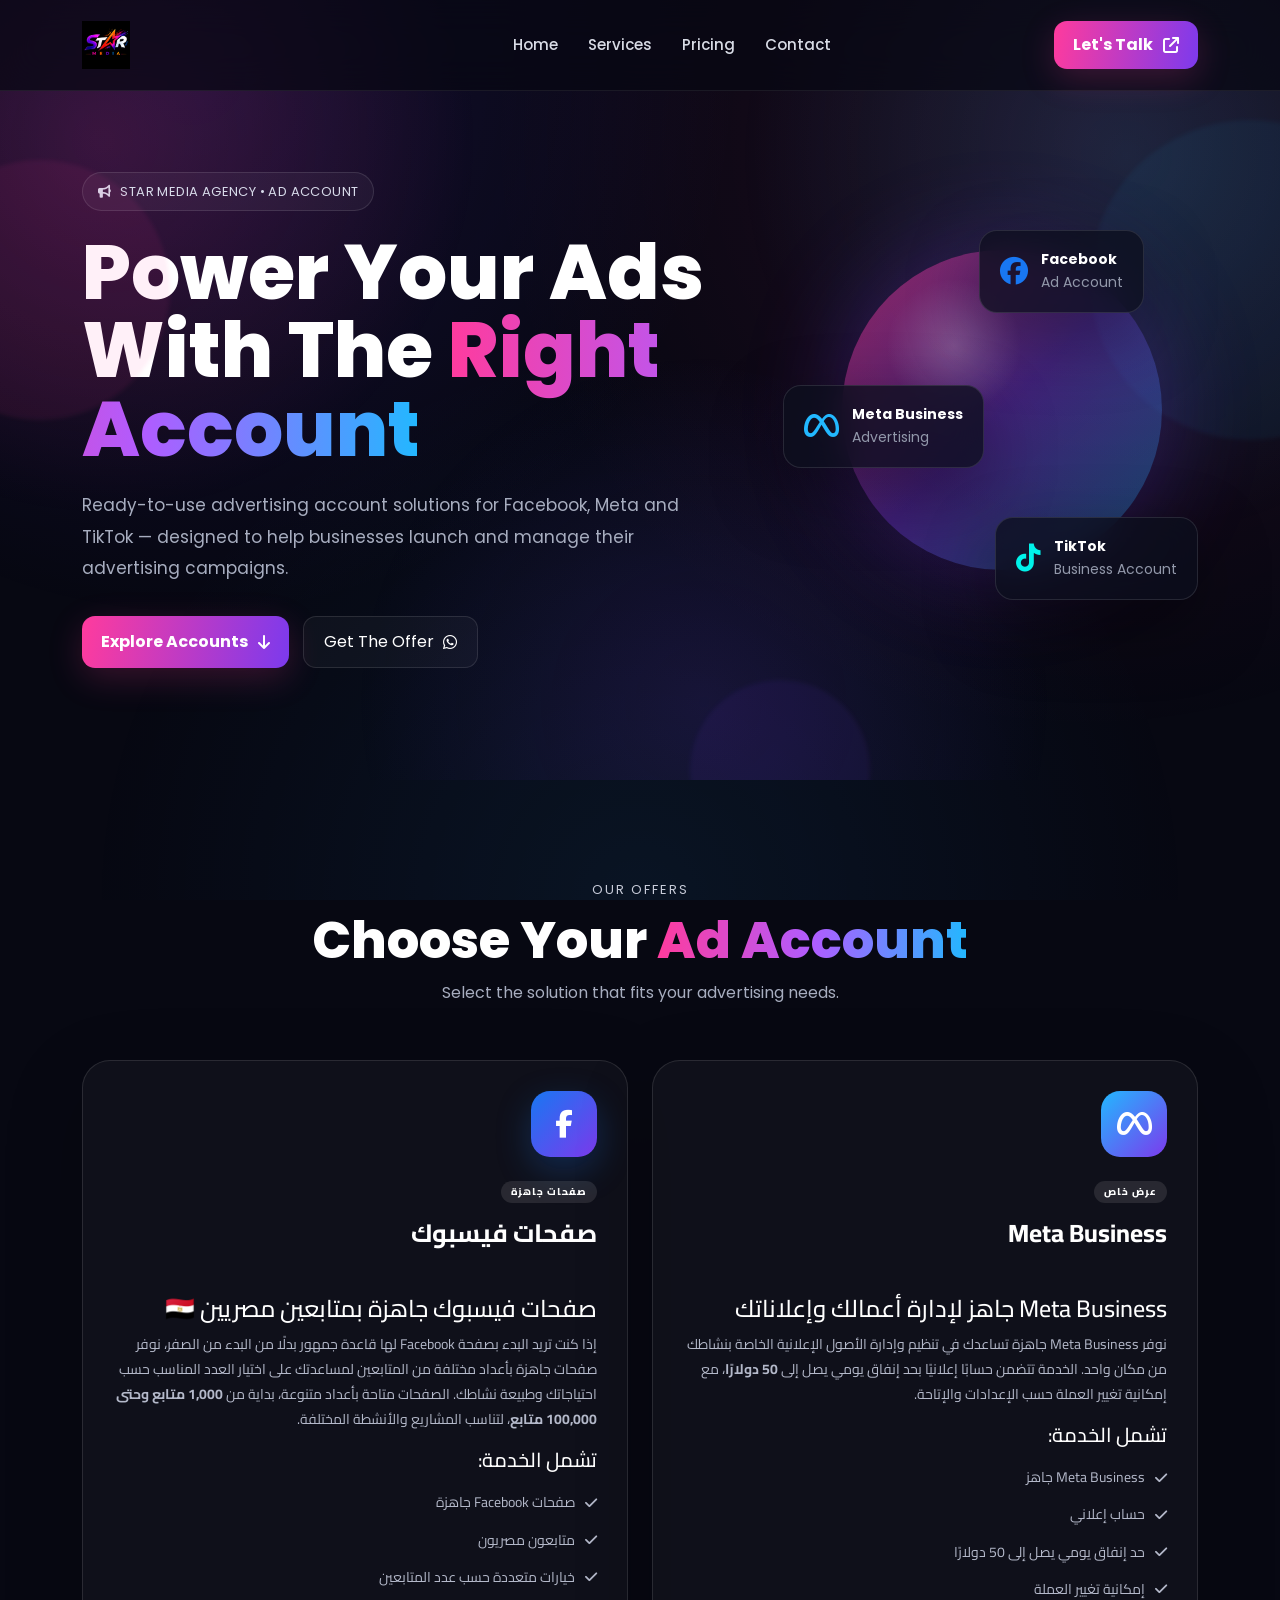
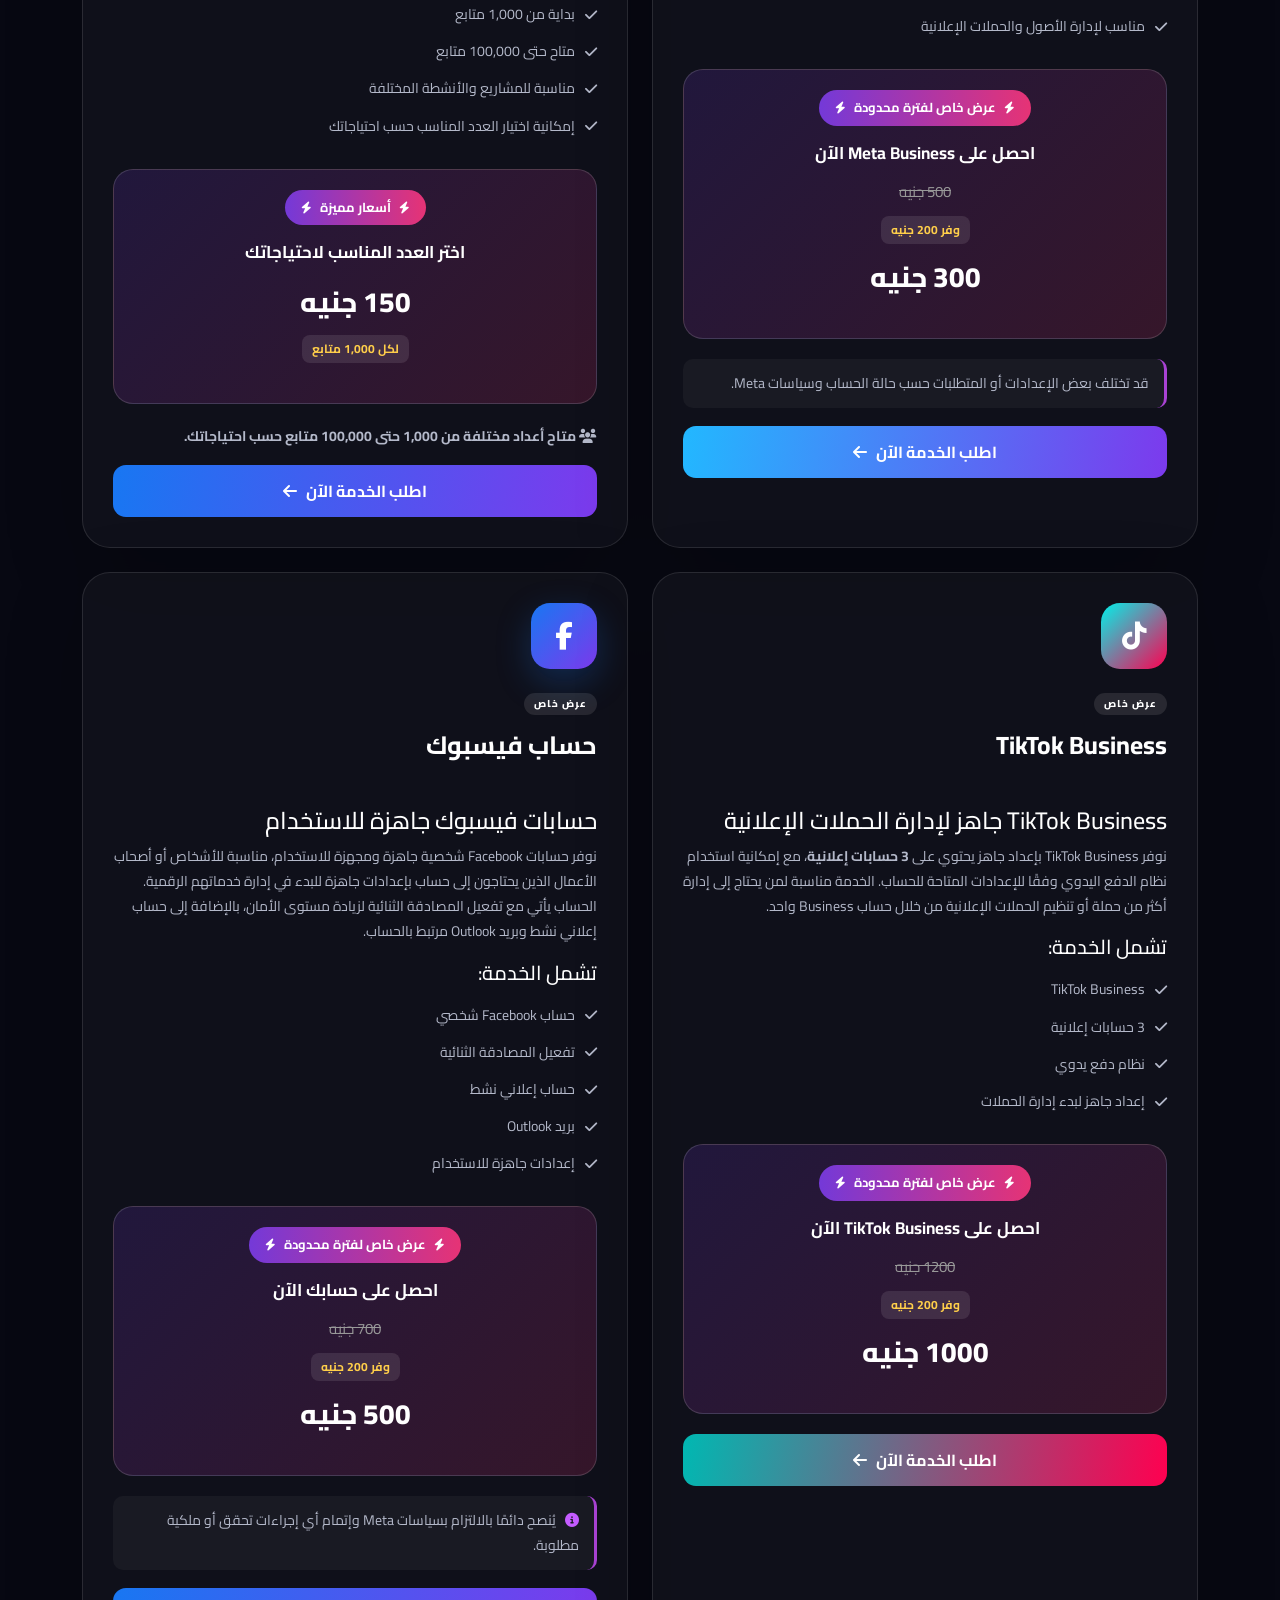
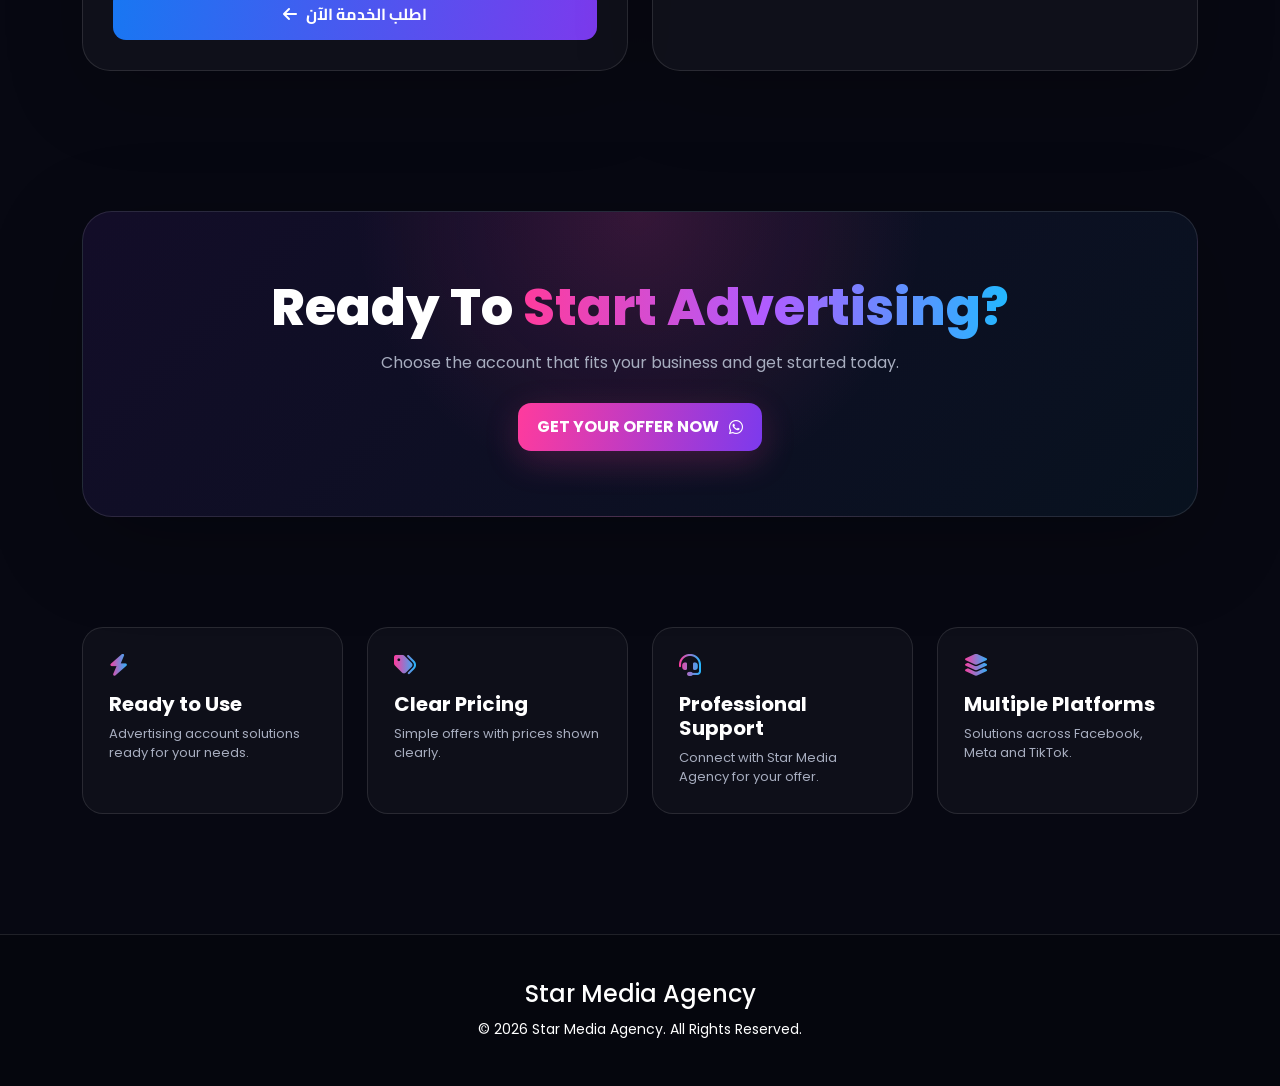
==== ad-account.html @ f13ae2df "Add files via upload" ====
<!DOCTYPE html>
<html lang="en">

<head>

    <meta charset="UTF-8">

    <meta
        name="viewport"
        content="width=device-width, initial-scale=1.0"
    >

    <title>
        Ad Account Services | Star Media Agency
    </title>

    <meta
        name="description"
        content="Ready-to-use advertising account solutions by Star Media Agency."
    >

    <link
        rel="icon"
        type="image/png"
        href="assets/logo.png"
    >

    <!-- Google Font -->
    <link
        rel="preconnect"
        href="https://fonts.googleapis.com"
    >

    <link
        rel="preconnect"
        href="https://fonts.gstatic.com"
        crossorigin
    >

    <link
        href="https://fonts.googleapis.com/css2?family=Poppins:wght@300;400;500;600;700;800&display=swap"
        rel="stylesheet"
    >

    <!-- Bootstrap -->
    <link
        href="https://cdn.jsdelivr.net/npm/bootstrap@5.3.3/dist/css/bootstrap.min.css"
        rel="stylesheet"
    >

    <!-- Font Awesome -->
    <link
        rel="stylesheet"
        href="https://cdnjs.cloudflare.com/ajax/libs/font-awesome/6.5.2/css/all.min.css"
    >

    <!-- Main CSS -->
    <link
        rel="stylesheet"
        href="style.css"
    >


    <link rel="preconnect" href="https://fonts.googleapis.com">

<link rel="preconnect" href="https://fonts.gstatic.com" crossorigin>

<link href="https://fonts.googleapis.com/css2?family=Cairo:wght@400;500;600;700;800&display=swap" rel="stylesheet">
</head>


<body>


    <!-- =========================================
         NAVBAR
    ========================================== -->

    <!-- NAVBAR -->
<nav class="navbar navbar-expand-lg fixed-top py-3">

    <div class="container">

        <!-- Logo -->
        <a class="navbar-brand" href="index.html">
            <img src="assets/logo.png" alt="Star Media Agency">
        </a>

        <!-- Mobile Button -->
        <button
            class="navbar-toggler mobile-toggle"
            type="button"
            data-bs-toggle="collapse"
            data-bs-target="#nav"
        >
            <span class="navbar-toggler-icon"></span>
        </button>

        <!-- Navigation -->
        <div class="collapse navbar-collapse" id="nav">

            <!-- Center Links -->
            <ul class="navbar-nav navbar-center">

                <li class="nav-item">
                    <a class="nav-link" href="index.html">
                        Home
                    </a>
                </li>

                <li class="nav-item">
                    <a class="nav-link" href="index.html#services">
                        Services
                    </a>
                </li>

                <li class="nav-item">
                    <a class="nav-link" href="index.html#pricing">
                        Pricing
                    </a>
                </li>

                <li class="nav-item">
                    <a class="nav-link" href="index.html#contact">
                        Contact
                    </a>
                </li>

            </ul>


            <!-- Let's Talk Right -->
            <div class="navbar-cta">

                <a
                    class="talk-btn"
                    target="_blank"
                    href="https://wa.me/201030939852"
                >
                    Let's Talk
                    <i class="fa-solid fa-arrow-up-right-from-square"></i>
                </a>

            </div>

        </div>

    </div>

</nav>



    <!-- =========================================
         HERO SECTION
    ========================================== -->

    <section class="hero">

        <div class="blob b1"></div>
        <div class="blob b2"></div>
        <div class="blob b3"></div>


        <div class="container">

            <div class="row align-items-center">


                <!-- Hero Content -->

                <div class="col-lg-7">

                    <div class="eyebrow">

                        <i class="fa-solid fa-bullhorn"></i>

                        STAR MEDIA AGENCY • AD ACCOUNT

                    </div>


                    <h1>

                        Power Your Ads With The

                        <span class="gradient">
                            Right Account
                        </span>

                    </h1>


                    <p>

                        Ready-to-use advertising account solutions
                        for Facebook, Meta and TikTok — designed
                        to help businesses launch and manage
                        their advertising campaigns.

                    </p>


                    <div class="hero-actions">

                        <a
                            href="#accounts"
                            class="cta-btn"
                        >

                            Explore Accounts

                            <i class="fa-solid fa-arrow-down"></i>

                        </a>


                        <a
                            target="_blank"
                            href="https://wa.me/201030939852?text=I%E2%80%99m%20interested%20in%20your%20Ad%20Account%20offers."
                            class="ghost-btn"
                        >

                            Get The Offer

                            <i class="fa-brands fa-whatsapp"></i>

                        </a>

                    </div>

                </div>


                <!-- Hero Visual -->

                <div class="col-lg-5">

                    <div class="visual">

                        <div class="orb"></div>


                        <!-- Facebook -->

                        <div class="float-card fc1">

                            <i
                                class="fa-brands fa-facebook"
                                style="color:#1877f2"
                            ></i>

                            <div>

                                <strong>
                                    Facebook
                                </strong>

                                <small>
                                    Ad Account
                                </small>

                            </div>

                        </div>


                        <!-- Meta -->

                        <div class="float-card fc2">

                            <i
                                class="fa-brands fa-meta"
                                style="color:#22b8ff"
                            ></i>

                            <div>

                                <strong>
                                    Meta Business
                                </strong>

                                <small>
                                    Advertising
                                </small>

                            </div>

                        </div>


                        <!-- TikTok -->

                        <div class="float-card fc3">

                            <i
                                class="fa-brands fa-tiktok"
                                style="color:#00f2ea"
                            ></i>

                            <div>

                                <strong>
                                    TikTok
                                </strong>

                                <small>
                                    Business Account
                                </small>

                            </div>

                        </div>

                    </div>

                </div>

            </div>

        </div>

    </section>



    <!-- =========================================
         AD ACCOUNT SERVICES
    ========================================== -->

    <section
        class="section"
        id="accounts"
    >

        <div class="container">


            <!-- Section Header -->

            <div class="section-head">

                <div class="mini">
                    Our Offers
                </div>

                <h2>

                    Choose Your

                    <span class="gradient">
                        Ad Account
                    </span>

                </h2>

                <p>
                    Select the solution that fits
                    your advertising needs.
                </p>

            </div>



            <div class="row g-4">


                <!-- =================================
                     FACEBOOK pages
                ================================== -->
<div class="col-lg-6">

    <article class="offer-card fb arabic-card" dir="rtl">

        <div class="offer-top">

            <div class="offer-icon">
                <i class="fa-brands fa-facebook-f"></i>
            </div>

            <span class="badge">
                صفحات جاهزة
            </span>

            <h3>
                صفحات فيسبوك
            </h3>

        </div>


        <div class="offer-body">

            <h4>
                صفحات فيسبوك جاهزة بمتابعين مصريين 🇪🇬
            </h4>


            <p>
                إذا كنت تريد البدء بصفحة Facebook لها قاعدة جمهور بدلًا من
                البدء من الصفر، نوفر صفحات جاهزة بأعداد مختلفة من المتابعين
                لمساعدتك على اختيار العدد المناسب حسب احتياجاتك وطبيعة نشاطك.

                الصفحات متاحة بأعداد متنوعة، بداية من
                <strong>1,000 متابع وحتى 100,000 متابع</strong>،
                لتناسب المشاريع والأنشطة المختلفة.
            </p>


            <h5>
                تشمل الخدمة:
            </h5>


            <ul class="features-list">

                <li>
                    <i class="fa-solid fa-check"></i>
                    صفحات Facebook جاهزة
                </li>

                <li>
                    <i class="fa-solid fa-check"></i>
                    متابعون مصريون
                </li>

                <li>
                    <i class="fa-solid fa-check"></i>
                    خيارات متعددة حسب عدد المتابعين
                </li>

                <li>
                    <i class="fa-solid fa-check"></i>
                    بداية من 1,000 متابع
                </li>

                <li>
                    <i class="fa-solid fa-check"></i>
                    متاح حتى 100,000 متابع
                </li>

                <li>
                    <i class="fa-solid fa-check"></i>
                    مناسبة للمشاريع والأنشطة المختلفة
                </li>

                <li>
                    <i class="fa-solid fa-check"></i>
                    إمكانية اختيار العدد المناسب حسب احتياجاتك
                </li>

            </ul>


            <!-- Special Offer -->

            <div class="special-offer">

                <div class="offer-label">

                    <i class="fa-solid fa-bolt"></i>

                    <span>
                        أسعار مميزة
                    </span>

                    <i class="fa-solid fa-bolt"></i>

                </div>


                <div class="offer-content">

                    <span class="offer-title">
                        اختر العدد المناسب لاحتياجاتك
                    </span>


                    <div class="price">

                        <span class="new">
                            150 جنيه
                        </span>

                        <span class="discount-badge">
                            لكل 1,000 متابع
                        </span>

                    </div>

                </div>

            </div>


            <p class="followers-note">

                <i class="fa-solid fa-users"></i>

                <strong>
                    متاح أعداد مختلفة من 1,000 حتى 100,000 متابع حسب احتياجاتك.
                </strong>

            </p>


            <a
                class="offer-btn"
                target="_blank"
                href="https://wa.me/201030939852?text=مرحبًا،%20أنا%20مهتم%20بخدمة%20صفحات%20فيسبوك%20الجاهزة."
            >

                اطلب الخدمة الآن

                <i class="fa-solid fa-arrow-left"></i>

            </a>

        </div>

    </article>

</div>



                <!-- =================================
                      Meta Business
                ================================== -->

                <div class="col-lg-6">

    <article class="offer-card meta arabic-card" dir="rtl">

        <div class="offer-top">

            <div class="offer-icon">
                <i class="fa-brands fa-meta"></i>
            </div>


            <span class="badge">
                عرض خاص
            </span>


            <h3>
                Meta Business
            </h3>

        </div>


        <div class="offer-body">

            <h4>
                Meta Business جاهز لإدارة أعمالك وإعلاناتك
            </h4>


            <p>
                نوفر Meta Business جاهزة تساعدك في تنظيم وإدارة الأصول
                الإعلانية الخاصة بنشاطك من مكان واحد.

                الخدمة تتضمن حسابًا إعلانيًا بحد إنفاق يومي يصل إلى
                <strong>50 دولارًا</strong>، مع إمكانية تغيير العملة
                حسب الإعدادات والإتاحة.
            </p>


            <h5>
                تشمل الخدمة:
            </h5>


            <ul class="features-list">

                <li>
                    <i class="fa-solid fa-check"></i>
                    Meta Business جاهز
                </li>

                <li>
                    <i class="fa-solid fa-check"></i>
                    حساب إعلاني
                </li>

                <li>
                    <i class="fa-solid fa-check"></i>
                    حد إنفاق يومي يصل إلى 50 دولارًا
                </li>

                <li>
                    <i class="fa-solid fa-check"></i>
                    إمكانية تغيير العملة
                </li>

                <li>
                    <i class="fa-solid fa-check"></i>
                    مناسب لإدارة الأصول والحملات الإعلانية
                </li>

            </ul>


           <div class="special-offer">

    <div class="offer-label">
        <i class="fa-solid fa-bolt"></i>
        <span>عرض خاص لفترة محدودة</span>
        <i class="fa-solid fa-bolt"></i>
    </div>

    <div class="offer-content">

        <span class="offer-title">
            احصل على Meta Business الآن
        </span>

        <div class="price">

            <span class="old">
                500 جنيه
            </span>

            <span class="discount-badge">
                وفر 200 جنيه
            </span>

            <span class="new">
                300 جنيه
            </span>

        </div>

    </div>

</div>


            <p class="service-note">
                قد تختلف بعض الإعدادات أو المتطلبات حسب حالة الحساب وسياسات Meta.
            </p>


            <a
                class="offer-btn"
                target="_blank"
                href="https://wa.me/201030939852?text=مرحبًا،%20أنا%20مهتم%20بعرض%20Meta%20Business."
            >

                اطلب الخدمة الآن

                <i class="fa-solid fa-arrow-left"></i>

            </a>

        </div>

    </article>

</div>



                <!-- =================================
                     Facebook Account 
                ================================== -->

                <div class="col-lg-6">

    <article class="offer-card fb arabic-card" dir="rtl">

        <div class="offer-top">

            <div class="offer-icon">
                <i class="fa-brands fa-facebook-f"></i>
            </div>

            <span class="badge">
                عرض خاص
            </span>

            <h3>
                حساب فيسبوك
            </h3>

        </div>


        <div class="offer-body">

            <h4>
                حسابات فيسبوك جاهزة للاستخدام
            </h4>


            <p>
                نوفر حسابات Facebook شخصية جاهزة ومجهزة للاستخدام،
                مناسبة للأشخاص أو أصحاب الأعمال الذين يحتاجون إلى حساب
                بإعدادات جاهزة للبدء في إدارة خدماتهم الرقمية.

                الحساب يأتي مع تفعيل المصادقة الثنائية لزيادة مستوى الأمان،
                بالإضافة إلى حساب إعلاني نشط وبريد Outlook مرتبط بالحساب.
            </p>


            <h5>
                تشمل الخدمة:
            </h5>


            <ul class="features-list">

                <li>
                    <i class="fa-solid fa-check"></i>
                    حساب Facebook شخصي
                </li>

                <li>
                    <i class="fa-solid fa-check"></i>
                    تفعيل المصادقة الثنائية
                </li>

                <li>
                    <i class="fa-solid fa-check"></i>
                    حساب إعلاني نشط
                </li>

                <li>
                    <i class="fa-solid fa-check"></i>
                    بريد Outlook
                </li>

                <li>
                    <i class="fa-solid fa-check"></i>
                    إعدادات جاهزة للاستخدام
                </li>

            </ul>


            <!-- Special Offer -->

            <div class="special-offer">

                <div class="offer-label">
                    <i class="fa-solid fa-bolt"></i>
                    <span>عرض خاص لفترة محدودة</span>
                    <i class="fa-solid fa-bolt"></i>
                </div>


                <div class="offer-content">

                    <span class="offer-title">
                        احصل على حسابك الآن
                    </span>


                    <div class="price">

                        <span class="old">
                            700 جنيه
                        </span>

                        <span class="discount-badge">
                            وفر 200 جنيه
                        </span>

                        <span class="new">
                            500 جنيه
                        </span>

                    </div>

                </div>

            </div>


            <p class="service-note">

                <i class="fa-solid fa-circle-info"></i>

                يُنصح دائمًا بالالتزام بسياسات Meta وإتمام أي إجراءات
                تحقق أو ملكية مطلوبة.

            </p>


            <a
                class="offer-btn"
                target="_blank"
                href="https://wa.me/201030939852?text=مرحبًا،%20أنا%20مهتم%20بعرض%20حساب%20فيسبوك."
            >

                اطلب الخدمة الآن

                <i class="fa-solid fa-arrow-left"></i>

            </a>

        </div>

    </article>

</div>



                <!-- =================================
                     BUSINESS TIKTOK
                ================================== -->
<div class="col-lg-6">

    <article class="offer-card tiktok arabic-card" dir="rtl">

        <div class="offer-top">

            <div class="offer-icon">
                <i class="fa-brands fa-tiktok"></i>
            </div>

            <span class="badge">
                عرض خاص
            </span>

            <h3>
                TikTok Business
            </h3>

        </div>


        <div class="offer-body">

            <h4>
                TikTok Business جاهز لإدارة الحملات الإعلانية
            </h4>


            <p>
                نوفر TikTok Business بإعداد جاهز يحتوي على
                <strong>3 حسابات إعلانية</strong>، مع إمكانية استخدام
                نظام الدفع اليدوي وفقًا للإعدادات المتاحة للحساب.

                الخدمة مناسبة لمن يحتاج إلى إدارة أكثر من حملة أو تنظيم
                الحملات الإعلانية من خلال حساب Business واحد.
            </p>


            <h5>
                تشمل الخدمة:
            </h5>


            <ul class="features-list">

                <li>
                    <i class="fa-solid fa-check"></i>
                    TikTok Business
                </li>

                <li>
                    <i class="fa-solid fa-check"></i>
                    3 حسابات إعلانية
                </li>

                <li>
                    <i class="fa-solid fa-check"></i>
                    نظام دفع يدوي
                </li>

                <li>
                    <i class="fa-solid fa-check"></i>
                    إعداد جاهز لبدء إدارة الحملات
                </li>

            </ul>


            <!-- Special Offer -->

            <div class="special-offer">

                <div class="offer-label">

                    <i class="fa-solid fa-bolt"></i>

                    <span>
                        عرض خاص لفترة محدودة
                    </span>

                    <i class="fa-solid fa-bolt"></i>

                </div>


                <div class="offer-content">

                    <span class="offer-title">
                        احصل على TikTok Business الآن
                    </span>


                    <div class="price">

                        <span class="old">
                            1200 جنيه
                        </span>


                        <span class="discount-badge">
                            وفر 200 جنيه
                        </span>


                        <span class="new">
                            1000 جنيه
                        </span>

                    </div>

                </div>

            </div>


            <a
                class="offer-btn"
                target="_blank"
                href="https://wa.me/201030939852?text=مرحبًا،%20أنا%20مهتم%20بعرض%20TikTok%20Business."
            >

                اطلب الخدمة الآن

                <i class="fa-solid fa-arrow-left"></i>

            </a>

        </div>

    </article>

</div>

    </section>



    <!-- =========================================
         CTA SECTION
    ========================================== -->

    <section class="cta-section">

        <div class="container">

            <div class="cta-box">

                <h2>

                    Ready To

                    <span class="gradient">
                        Start Advertising?
                    </span>

                </h2>


                <p>
                    Choose the account that fits
                    your business and get started today.
                </p>


                <a
                    class="cta-btn"
                    target="_blank"
                    href="https://wa.me/201030939852?text=I%E2%80%99m%20interested%20in%20your%20Ad%20Account%20offers."
                >

                    GET YOUR OFFER NOW

                    <i class="fa-brands fa-whatsapp"></i>

                </a>

            </div>

        </div>

    </section>



    <!-- =========================================
         FEATURES
    ========================================== -->

    <section class="features">

        <div class="container">

            <div class="row g-4">


                <div class="col-md-6 col-lg-3">

                    <div class="feature">

                        <i class="fa-solid fa-bolt"></i>

                        <h5>
                            Ready to Use
                        </h5>

                        <p>
                            Advertising account solutions
                            ready for your needs.
                        </p>

                    </div>

                </div>


                <div class="col-md-6 col-lg-3">

                    <div class="feature">

                        <i class="fa-solid fa-tags"></i>

                        <h5>
                            Clear Pricing
                        </h5>

                        <p>
                            Simple offers with prices
                            shown clearly.
                        </p>

                    </div>

                </div>


                <div class="col-md-6 col-lg-3">

                    <div class="feature">

                        <i class="fa-solid fa-headset"></i>

                        <h5>
                            Professional Support
                        </h5>

                        <p>
                            Connect with Star Media Agency
                            for your offer.
                        </p>

                    </div>

                </div>


                <div class="col-md-6 col-lg-3">

                    <div class="feature">

                        <i class="fa-solid fa-layer-group"></i>

                        <h5>
                            Multiple Platforms
                        </h5>

                        <p>
                            Solutions across Facebook,
                            Meta and TikTok.
                        </p>

                    </div>

                </div>


            </div>

        </div>

    </section>



    <!-- =========================================
         FOOTER
    ========================================== -->

    <!-- ===================================
            FOOTER
==================================== -->

<footer class="footer">

    <div class="container text-center">

        <h4>

            Star Media Agency

        </h4>

        <small>

            © 2026 Star Media Agency.
            All Rights Reserved.

        </small>

    </div>

</footer>



    <!-- Bootstrap JS -->

    <script
        src="https://cdn.jsdelivr.net/npm/bootstrap@5.3.3/dist/js/bootstrap.bundle.min.js"
    ></script>


</body>

</html>
---- style.css ----
/* =================================================================
   STAR MEDIA AGENCY — MAIN STYLESHEET
   Design tokens:
   --bg: #070B16 (deep night navy-black)
   --pink: #FF2D8D | --orange: #FF9A1F | --blue: #2AA8FF | --purple: #6A3CFF
   Typography: Poppins (all roles, weight contrast carries hierarchy)
   ================================================================= */

:root{
  --bg: #070B16;
  --bg-soft: #0B1120;
  --surface: rgba(255,255,255,0.045);
  --surface-hover: rgba(255,255,255,0.08);
  --border: rgba(255,255,255,0.09);

  --pink: #FF2D8D;
  --orange: #FF9A1F;
  --blue: #2AA8FF;
  --purple: #6A3CFF;

  --text: #F5F6FB;
  --text-muted: #9BA3B9;
  --text-faint: #6b7488;

  --gradient-main: linear-gradient(90deg, var(--pink), var(--orange) 38%, var(--blue) 72%, var(--purple));
  --gradient-main-diag: linear-gradient(135deg, var(--pink), var(--orange) 35%, var(--blue) 70%, var(--purple));

  --radius-lg: 26px;
  --radius-md: 18px;
  --radius-sm: 12px;

  --shadow-soft: 0 20px 60px -20px rgba(0,0,0,0.6);
  --transition: .4s cubic-bezier(.4,0,.2,1);
}

*{ box-sizing: border-box; }

::selection{ background: var(--pink); color: #fff; }

html{
  scroll-behavior: smooth;
}

body{
  background: var(--bg);
  color: var(--text);
  font-family: 'Poppins', sans-serif;
  font-weight: 400;
  overflow-x: hidden;
  position: relative;
}

/* subtle ambient noise / vignette so the flat bg doesn't feel dead */
body::before{
  content:"";
  position: fixed;
  inset: 0;
  z-index: 0;
  pointer-events: none;
  background:
    radial-gradient(circle at 15% 8%, rgba(106,60,255,0.14), transparent 40%),
    radial-gradient(circle at 85% 15%, rgba(255,45,141,0.10), transparent 45%),
    radial-gradient(circle at 50% 100%, rgba(42,168,255,0.08), transparent 50%);
}

a{ text-decoration: none; color: inherit; }
ul{ list-style: none; padding: 0; margin: 0; }
button{ font-family: inherit; }
img{ max-width: 100%; display: block; }

.gradient-text{
  background: var(--gradient-main);
  -webkit-background-clip: text;
  background-clip: text;
  color: transparent;
}

/* =================================================================
   MOUSE GLOW EFFECT
   ================================================================= */
.mouse-glow{
  position: fixed;
  top: 0; left: 0;
  width: 480px; height: 480px;
  border-radius: 50%;
  pointer-events: none;
  z-index: 1;
  transform: translate(-50%,-50%);
  background: radial-gradient(circle, rgba(106,60,255,0.10), rgba(255,45,141,0.05) 45%, transparent 70%);
  transition: opacity .3s ease;
  will-change: transform;
  display: none;
}
@media (min-width: 992px){
  .mouse-glow{ display: block; }
}

/* =================================================================
   LOADING SCREEN
   ================================================================= */
.loader{
  position: fixed; inset: 0;
  background: var(--bg);
  z-index: 9999;
  display: flex; flex-direction: column; align-items: center; justify-content: center;
  gap: 28px;
  transition: opacity .6s ease, visibility .6s ease;
}
.loader.hide{ opacity: 0; visibility: hidden; }
.loader-star{
  width: 90px; height: 90px;
  animation: pulseLogo 1.6s ease-in-out infinite;
}
.loader-logo{ width: 100%; height: 100%; object-fit: contain; }
@keyframes pulseLogo{
  0%,100%{ transform: scale(1); filter: drop-shadow(0 0 12px rgba(255,45,141,.35)); }
  50%{ transform: scale(1.08); filter: drop-shadow(0 0 26px rgba(106,60,255,.55)); }
}
.loader-bar{
  width: 180px; height: 3px; border-radius: 10px;
  background: rgba(255,255,255,0.08);
  overflow: hidden;
}
.loader-bar span{
  display: block; height: 100%; width: 40%;
  background: var(--gradient-main);
  animation: loaderSlide 1.1s ease-in-out infinite;
}
@keyframes loaderSlide{
  0%{ transform: translateX(-100%); }
  100%{ transform: translateX(350%); }
}

/* =================================================================
   NAVBAR
   ================================================================= */
.navbar-wrap{
  position: fixed;
  top: 0; left: 0; right: 0;
  z-index: 1000;
  padding: 18px 0;
  transition: var(--transition);
  background: transparent;
}
.navbar-wrap.scrolled{
  padding: 10px 0;
  background: rgba(7,11,22,0.72);
  backdrop-filter: blur(18px) saturate(140%);
  -webkit-backdrop-filter: blur(18px) saturate(140%);
  border-bottom: 1px solid var(--border);
  box-shadow: 0 10px 40px -20px rgba(0,0,0,0.7);
}
.navbar{
  display: flex;
  align-items: center;
  justify-content: space-between;
}
.brand-logo{ height: 46px; width: auto; transition: var(--transition); }
.navbar-wrap.scrolled .brand-logo{ height: 38px; }

.nav-collapse{
  display: flex;
  align-items: center;
  gap: 6px;
}
.nav-links{
  display: flex;
  align-items: center;
  gap: 4px;
}
.nav-link{
  position: relative;
  padding: 10px 18px;
  font-size: 0.94rem;
  font-weight: 500;
  color: var(--text-muted);
  border-radius: 999px;
  transition: var(--transition);
}
.nav-link:hover, .nav-link.active-link{
  color: var(--text);
  background: var(--surface);
}
.nav-link::after{
  content:"";
  position: absolute;
  left: 18px; right: 18px; bottom: 6px;
  height: 2px;
  border-radius: 2px;
  background: var(--gradient-main);
  transform: scaleX(0);
  transform-origin: left;
  transition: transform .35s ease;
}
.nav-link:hover::after, .nav-link.active-link::after{ transform: scaleX(1); }

.btn-cta{
  display: inline-flex;
  align-items: center;
  gap: 10px;
  padding: 12px 24px;
  border-radius: 999px;
  font-weight: 600;
  font-size: 0.9rem;
  color: #070B16;
  background: var(--gradient-main);
  background-size: 200% 100%;
  transition: background-position .5s ease, transform .3s ease, box-shadow .3s ease;
  box-shadow: 0 8px 30px -8px rgba(255,45,141,0.45);
}
.btn-cta:hover{
  background-position: 100% 0;
  transform: translateY(-2px);
  box-shadow: 0 12px 36px -8px rgba(106,60,255,0.55);
  color: #070B16;
}

.navbar-toggler{
  display: none;
  flex-direction: column;
  justify-content: center;
  gap: 5px;
  width: 40px; height: 40px;
  background: var(--surface);
  border: 1px solid var(--border);
  border-radius: 10px;
  padding: 0;
}
.navbar-toggler span{
  display: block;
  width: 18px; height: 2px;
  margin: 0 auto;
  background: var(--text);
  border-radius: 2px;
  transition: var(--transition);
}
.navbar-toggler.open span:nth-child(1){ transform: translateY(7px) rotate(45deg); }
.navbar-toggler.open span:nth-child(2){ opacity: 0; }
.navbar-toggler.open span:nth-child(3){ transform: translateY(-7px) rotate(-45deg); }



/* =================================================================
   HERO
   ================================================================= */
.hero{
  position: relative;
  min-height: 100vh;
  display: flex;
  align-items: center;
  overflow: hidden;
  padding-top: 110px;
  padding-bottom: 60px;
}
.hero-skyline{
  position: absolute; inset: 0;
  background:
    linear-gradient(180deg, rgba(7,11,22,0.2), var(--bg) 92%),
    repeating-linear-gradient(90deg, rgba(255,255,255,0.025) 0 2px, transparent 2px 46px);
  z-index: 0;
}
.hero-skyline::after{
  content:"";
  position: absolute;
  bottom: 0; left: 0; right: 0;
  height: 46%;
  background-image:
    linear-gradient(180deg, transparent, var(--bg) 96%),
    repeating-linear-gradient(90deg,
      rgba(255,255,255,0.05) 0 34px,
      transparent 34px 70px);
  clip-path: polygon(0% 100%, 0% 40%, 4% 40%, 4% 25%, 9% 25%, 9% 55%, 14% 55%, 14% 15%, 19% 15%, 19% 48%, 25% 48%,
    25% 5%, 31% 5%, 31% 42%, 37% 42%, 37% 30%, 43% 30%, 43% 60%, 49% 60%, 49% 12%, 55% 12%, 55% 45%, 61% 45%,
    61% 20%, 67% 20%, 67% 52%, 73% 52%, 73% 8%, 79% 8%, 79% 40%, 85% 40%, 85% 28%, 91% 28%, 91% 58%, 96% 58%,
    96% 18%, 100% 18%, 100% 100%);
  filter: blur(1.5px);
  opacity: .55;
}
.hero-gradient-overlay{
  position: absolute; inset: -10%;
  z-index: 0;
  background:
    radial-gradient(38% 55% at 15% 20%, rgba(255,45,141,0.20), transparent 70%),
    radial-gradient(35% 45% at 85% 10%, rgba(42,168,255,0.18), transparent 70%),
    radial-gradient(45% 55% at 55% 100%, rgba(106,60,255,0.18), transparent 70%);
  animation: gradientDrift 16s ease-in-out infinite alternate;
}
@keyframes gradientDrift{
  0%{ transform: translate(0,0) scale(1); }
  100%{ transform: translate(-2%, 2%) scale(1.06); }
}

.floating-shape{
  position: absolute;
  border-radius: 50%;
  filter: blur(60px);
  opacity: .5;
  z-index: 0;
  animation: floatShape 9s ease-in-out infinite;
}
.shape-1{ width: 260px; height: 260px; background: var(--pink); top: 12%; left: 6%; animation-delay: 0s; }
.shape-2{ width: 220px; height: 220px; background: var(--blue); bottom: 18%; left: 40%; animation-delay: 2s; }
.shape-3{ width: 300px; height: 300px; background: var(--purple); top: 30%; right: 4%; animation-delay: 4s; }
@keyframes floatShape{
  0%,100%{ transform: translateY(0) translateX(0); }
  50%{ transform: translateY(-30px) translateX(18px); }
}

.hero-inner{ position: relative; z-index: 2; }
.hero-logo{ height: 64px; width: auto; filter: drop-shadow(0 0 22px rgba(255,45,141,0.25)); }

.hero-eyebrow{
  display: inline-flex;
  align-items: center;
  gap: 10px;
  font-size: .8rem;
  letter-spacing: .12em;
  text-transform: uppercase;
  color: var(--text-muted);
  font-weight: 600;
  margin-bottom: 18px;
}
.hero-eyebrow::before{
  content:"";
  width: 26px; height: 2px;
  background: var(--gradient-main);
  border-radius: 2px;
}

.hero-title{
  font-size: clamp(2.6rem, 6vw, 4.6rem);
  font-weight: 800;
  line-height: 1.03;
  letter-spacing: -0.01em;
  margin-bottom: 22px;
}
.hero-subheading{
  font-size: clamp(1.1rem, 2vw, 1.4rem);
  font-weight: 500;
  color: var(--text);
  margin-bottom: 18px;
}
.hero-subheading .dot{
  color: var(--orange);
  margin: 0 4px;
}
.hero-desc{
  color: var(--text-muted);
  font-size: 1.02rem;
  max-width: 520px;
  line-height: 1.75;
  margin-bottom: 34px;
}
.hero-btns{ display: flex; gap: 16px; flex-wrap: wrap; }

.btn-primary-glow{
  position: relative;
  display: inline-flex;
  align-items: center;
  justify-content: center;
  padding: 15px 34px;
  border-radius: 999px;
  font-weight: 600;
  font-size: .95rem;
  color: #070B16;
  background: var(--gradient-main);
  background-size: 220% 100%;
  border: none;
  cursor: pointer;
  overflow: hidden;
  transition: background-position .5s ease, transform .3s ease, box-shadow .3s ease;
  box-shadow: 0 10px 34px -10px rgba(255,45,141,0.55);
}
.btn-primary-glow:hover{
  background-position: 100% 0;
  transform: translateY(-3px);
  box-shadow: 0 16px 44px -8px rgba(106,60,255,0.6);
  color: #070B16;
}
.btn-outline-glow{
  display: inline-flex;
  align-items: center;
  justify-content: center;
  padding: 15px 34px;
  border-radius: 999px;
  font-weight: 600;
  font-size: .95rem;
  color: var(--text);
  border: 1.5px solid var(--border);
  background: var(--surface);
  backdrop-filter: blur(10px);
  transition: var(--transition);
}
.btn-outline-glow:hover{
  border-color: transparent;
  background: var(--surface-hover);
  box-shadow: inset 0 0 0 1.5px transparent;
  background-image: linear-gradient(var(--bg-soft), var(--bg-soft)), var(--gradient-main);
  background-origin: border-box;
  background-clip: padding-box, border-box;
  color: var(--text);
  transform: translateY(-3px);
}

/* button ripple effect */
.btn-ripple{ position: relative; overflow: hidden; }
.ripple-el{
  position: absolute;
  border-radius: 50%;
  background: rgba(255,255,255,0.45);
  transform: scale(0);
  animation: rippleAnim .6s ease-out;
  pointer-events: none;
}
@keyframes rippleAnim{
  to{ transform: scale(3); opacity: 0; }
}

.hero-orb-wrap{
  position: relative;
  height: 460px;
  display: flex;
  align-items: center;
  justify-content: center;
}
.hero-orb{
  width: 340px; height: 340px;
  border-radius: 50%;
  background: conic-gradient(from 180deg, var(--pink), var(--orange), var(--blue), var(--purple), var(--pink));
  filter: blur(2px);
  opacity: .85;
  position: relative;
  animation: orbSpin 14s linear infinite;
  box-shadow: 0 0 100px -10px rgba(106,60,255,0.5);
}
.hero-orb::before{
  content:"";
  position: absolute;
  inset: 26px;
  border-radius: 50%;
  background: var(--bg);
}
.hero-orb::after{
  content:"";
  position: absolute;
  inset: -30px;
  border-radius: 50%;
  border: 1px dashed rgba(255,255,255,0.14);
  animation: orbSpin 30s linear infinite reverse;
}
@keyframes orbSpin{ to{ transform: rotate(360deg); } }

.scroll-indicator{
  position: absolute;
  bottom: 34px; left: 50%;
  transform: translateX(-50%);
  z-index: 2;
  display: flex;
  flex-direction: column;
  align-items: center;
  gap: 8px;
}
.scroll-indicator span{
  width: 26px; height: 42px;
  border-radius: 20px;
  border: 2px solid var(--border);
  position: relative;
}
.scroll-indicator span::before{
  content:"";
  position: absolute;
  top: 7px; left: 50%;
  width: 4px; height: 8px;
  border-radius: 3px;
  background: var(--gradient-main);
  transform: translateX(-50%);
  animation: scrollDot 1.8s ease-in-out infinite;
}
@keyframes scrollDot{
  0%{ opacity: 1; top: 7px; }
  70%{ opacity: 0; top: 22px; }
  100%{ opacity: 0; top: 7px; }
}
.scroll-indicator p{
  font-size: .7rem;
  letter-spacing: .15em;
  text-transform: uppercase;
  color: var(--text-faint);
}

.hero-features{
    display:flex;
    flex-wrap:wrap;
    gap:15px;
    margin-top:35px;
}

.hero-features span{
    background:rgba(255,255,255,.08);
    border:1px solid rgba(255,255,255,.15);
    color:#fff;
    padding:10px 18px;
    border-radius:50px;
    font-size:15px;
    backdrop-filter:blur(10px);
}

.hero-features i{
    color:#00d084;
    margin-right:8px;
}

/* =================================================================
   SECTION GENERIC
   ================================================================= */
.section{
  position: relative;
  z-index: 2;
  padding: 120px 0;
}
.section-eyebrow{
  display: inline-flex;
  align-items: center;
  gap: 10px;
  font-size: .8rem;
  font-weight: 600;
  letter-spacing: .12em;
  text-transform: uppercase;
  color: var(--pink);
  margin-bottom: 14px;
}
.section-eyebrow::before{
  content:"";
  width: 22px; height: 2px;
  background: var(--gradient-main);
  border-radius: 2px;
}
.section-title{
  font-size: clamp(1.9rem, 3.4vw, 2.7rem);
  font-weight: 700;
  margin-bottom: 20px;
  letter-spacing: -0.01em;
}
.section-text{
  color: var(--text-muted);
  line-height: 1.8;
  font-size: 1.02rem;
}

/* =================================================================
   ABOUT
   ================================================================= */
.about-pillars{ margin-top: 34px; display: flex; flex-direction: column; gap: 16px; }
.pillar-card{
  display: flex;
  gap: 18px;
  align-items: flex-start;
  background: var(--surface);
  border: 1px solid var(--border);
  padding: 20px 22px;
  border-radius: var(--radius-md);
  transition: var(--transition);
}
.pillar-card:hover{
  background: var(--surface-hover);
  transform: translateX(6px);
  border-color: rgba(255,45,141,0.3);
}
.pillar-icon{
  flex-shrink: 0;
  width: 46px; height: 46px;
  border-radius: 14px;
  display: flex; align-items: center; justify-content: center;
  background: var(--gradient-main-diag);
  color: #fff;
  font-size: 1.1rem;
}
.pillar-card h6{ font-weight: 600; margin-bottom: 4px; font-size: 1.02rem; }
.pillar-card p{ color: var(--text-muted); font-size: .92rem; margin: 0; line-height: 1.6; }

.stats-grid{
  display: grid;
  grid-template-columns: 1fr 1fr;
  gap: 20px;
}
.stat-card{
  background: var(--surface);
  border: 1px solid var(--border);
  border-radius: var(--radius-lg);
  padding: 34px 24px;
  text-align: center;
  position: relative;
  overflow: hidden;
  transition: var(--transition);
}
.stat-card:hover{ transform: translateY(-6px); border-color: rgba(106,60,255,.35); }
.stat-card::before{
  content:"";
  position: absolute; top: -30%; left: -30%;
  width: 160%; height: 160%;
  background: var(--gradient-main-diag);
  opacity: 0;
  filter: blur(40px);
  transition: opacity .4s ease;
  z-index: 0;
}
.stat-card:hover::before{ opacity: .12; }
.stat-card h3{
  display: inline; font-size: 2.6rem; font-weight: 800;
  background: var(--gradient-main);
  -webkit-background-clip: text; background-clip: text; color: transparent;
  position: relative; z-index: 1;
}
.stat-card > span{
  font-size: 2.6rem; font-weight: 800; color: var(--orange); position: relative; z-index: 1;
}
.stat-card p{ margin: 8px 0 0; color: var(--text-muted); font-size: .92rem; position: relative; z-index: 1; }

/* =================================================================
   SERVICES
   ================================================================= */
.service-card{
  height: 100%;
  background: var(--surface);
  border: 1px solid var(--border);
  border-radius: var(--radius-lg);
  padding: 32px 26px;
  transition: var(--transition);
  position: relative;
  overflow: hidden;
}
.service-card::before{
  content:"";
  position: absolute; inset: 0;
  border-radius: var(--radius-lg);
  padding: 1px;
  background: var(--gradient-main-diag);
  -webkit-mask: linear-gradient(#fff 0 0) content-box, linear-gradient(#fff 0 0);
  -webkit-mask-composite: xor;
  mask-composite: exclude;
  opacity: 0;
  transition: opacity .4s ease;
}
.service-card:hover{
  transform: translateY(-8px);
  background: var(--surface-hover);
  box-shadow: var(--shadow-soft);
}
.service-card:hover::before{ opacity: 1; }
.service-icon{
  width: 54px; height: 54px;
  border-radius: 16px;
  display: flex; align-items: center; justify-content: center;
  font-size: 1.3rem;
  margin-bottom: 22px;
  color: #fff;
  transition: var(--transition);
}
.service-card:hover .service-icon{ transform: scale(1.08) rotate(-4deg); }
.icon-pink{ background: linear-gradient(135deg, var(--pink), #ff6fb3); }
.icon-orange{ background: linear-gradient(135deg, var(--orange), #ffc266); }
.icon-blue{ background: linear-gradient(135deg, var(--blue), #7fd1ff); }
.icon-purple{ background: linear-gradient(135deg, var(--purple), #a98bff); }
.service-card h5{ font-weight: 600; margin-bottom: 12px; font-size: 1.08rem; }
.service-card p{ color: var(--text-muted); font-size: .9rem; line-height: 1.7; margin-bottom: 20px; }
.read-more{
  display: inline-flex; align-items: center; gap: 8px;
  font-size: .85rem; font-weight: 600; color: var(--text);
  border-bottom: 1px solid var(--border);
  padding-bottom: 3px;
  transition: var(--transition);
}
.read-more i{ font-size: .75rem; transition: transform .3s ease; }
.service-card:hover .read-more{ color: var(--orange); border-color: var(--orange); }
.service-card:hover .read-more i{ transform: translate(3px,-3px); }


/*==============================
    Service Buttons
==============================*/

.service-buttons{
    display:flex;
    gap:10px;
    margin-top:22px;
}

.service-btn-primary,
.service-btn-secondary{
    flex:1;
    height:45px;
    border-radius:12px;
    display:flex;
    justify-content:center;
    align-items:center;
    gap:8px;
    text-decoration:none;
    font-size:14px;
    font-weight:600;
    transition:.3s;
}

/* WhatsApp Button */

.service-btn-primary{
    position: relative;
    z-index: 9999;
    pointer-events: auto;
}

.service-btn-primary:hover{
    background:#1ebe5d;
    color:#fff;
    transform:translateY(-3px);
}

/* Learn More */

.service-btn-secondary{
    border:2px solid #6C63FF;
    color:#6C63FF;
    background:transparent;
}

.service-btn-secondary:hover{
    background:#6C63FF;
    color:#fff;
    transform:translateY(-3px);
}

.btn-service{
    display:inline-flex;
    align-items:center;
    gap:8px;
    margin-top:18px;
    padding:12px 22px;
    border-radius:50px;
    background:#111827;
    color:#fff;
    text-decoration:none;
    font-weight:600;
    transition:.3s;
    position: relative;
}

.btn-service:hover{
    background:#6C63FF;
    color:#fff;
    transform:translateY(-3px);
}

.btn-service i{
    transition:.3s;
}

.btn-service:hover i{
    transform:translateX(5px);
}

/* =================================================================
   WHY US
   ================================================================= */
.feature-card{
  height: 100%;
  text-align: center;
  padding: 40px 26px;
  background: var(--surface);
  border: 1px solid var(--border);
  border-radius: var(--radius-lg);
  transition: var(--transition);
}
.feature-card:hover{
  background: var(--surface-hover);
  transform: translateY(-8px);
  border-color: rgba(42,168,255,.35);
}
.feature-card i{
  font-size: 1.8rem;
  margin-bottom: 20px;
  background: var(--gradient-main);
  -webkit-background-clip: text; background-clip: text; color: transparent;
}
.feature-card h5{ font-weight: 600; margin-bottom: 10px; }
.feature-card p{ color: var(--text-muted); font-size: .9rem; margin: 0; line-height: 1.7; }

/* =================================================================
   PROCESS TIMELINE
   ================================================================= */
.process-timeline{
  display: flex;
  justify-content: space-between;
  gap: 20px;
  position: relative;
  flex-wrap: wrap;
}
.process-timeline::before{
  content:"";
  position: absolute;
  top: 24px; left: 4%; right: 4%;
  height: 2px;
  background: linear-gradient(90deg, rgba(255,255,255,0.02), var(--border) 10%, var(--border) 90%, rgba(255,255,255,0.02));
  z-index: 0;
}
.process-step{
  flex: 1 1 0;
  min-width: 160px;
  text-align: center;
  position: relative;
  z-index: 1;
}
.process-num{
  width: 50px; height: 50px;
  margin: 0 auto 22px;
  border-radius: 50%;
  display: flex; align-items: center; justify-content: center;
  font-weight: 700;
  font-size: .95rem;
  background: var(--bg);
  border: 2px solid transparent;
  background-image: linear-gradient(var(--bg), var(--bg)), var(--gradient-main);
  background-origin: border-box;
  background-clip: padding-box, border-box;
  color: var(--text);
  transition: var(--transition);
}
.process-step:hover .process-num{
  background-image: var(--gradient-main);
  color: #070B16;
  transform: scale(1.1);
}
.process-step h5{ font-weight: 600; margin-bottom: 8px; font-size: 1rem; }
.process-step p{ color: var(--text-muted); font-size: .85rem; padding: 0 8px; line-height: 1.6; }

/* =================================================================
   PORTFOLIO
   ================================================================= */
.portfolio-filters{
  display: flex;
  flex-wrap: wrap;
  gap: 10px;
  justify-content: center;
  margin-bottom: 46px;
}
.filter-btn{
  padding: 10px 22px;
  border-radius: 999px;
  border: 1px solid var(--border);
  background: var(--surface);
  color: var(--text-muted);
  font-size: .85rem;
  font-weight: 500;
  transition: var(--transition);
}
.filter-btn:hover{ color: var(--text); background: var(--surface-hover); }
.filter-btn.active{
  color: #070B16;
  background: var(--gradient-main);
  border-color: transparent;
}

.portfolio-grid{
  columns: 3 280px;
  column-gap: 20px;
}
.portfolio-item{
  break-inside: avoid;
  margin-bottom: 20px;
  border-radius: var(--radius-md);
  overflow: hidden;
  cursor: pointer;
  transition: transform .3s ease;
}
.portfolio-item.filtered-out{ display: none; }
.portfolio-item:hover{ transform: translateY(-6px); }
.portfolio-thumb{
  position: relative;
  min-height: 220px;
  border-radius: var(--radius-md);
  overflow: hidden;
  background-size: cover;
  background-position: center;
}
.thumb-1{background-image: url("33.jpg")}
.thumb-2{ background-image: url("55.jpg") }
.thumb-3{ background-image: url("000.jpg") }
.thumb-4{ background-image: url("WhatsApp Image 2026-08-02 at 7.08.34 PM.jpeg") }
.thumb-5{ background-image: url("ChatGPT Image Jul 29, 2026, 03_39_57 AM.png") }
.thumb-6{ background-image: url("22.jpg") }
.thumb-7{ background-image: url("66.jpg") }
.thumb-8{ background-image: url("11.jpg") }
.thumb-9{ background-image: url("99.jpg") }

.portfolio-thumb::after{
  content:"";
  position: absolute; inset: 0;
  background: radial-gradient(circle at 30% 20%, rgba(255,255,255,0.08), transparent 60%);
}
.portfolio-overlay{
  position: absolute; inset: 0;
  display: flex; flex-direction: column; align-items: flex-start; justify-content: flex-end;
  padding: 22px;
  background: linear-gradient(180deg, transparent 40%, rgba(7,11,22,0.92));
  opacity: 0;
  transform: translateY(10px);
  transition: var(--transition);
  z-index: 1;
}
.portfolio-item:hover .portfolio-overlay{ opacity: 1; transform: translateY(0); }
.portfolio-overlay h6{ font-weight: 600; margin-bottom: 4px; }
.portfolio-overlay span{
  font-size: .78rem;
  color: var(--orange);
  text-transform: uppercase;
  letter-spacing: .06em;
}

.lightbox{
  position: fixed; inset: 0;
  background: rgba(4,6,12,0.92);
  backdrop-filter: blur(10px);
  z-index: 2000;
  display: flex; align-items: center; justify-content: center;
  opacity: 0; visibility: hidden;
  transition: opacity .35s ease, visibility .35s ease;
}
.lightbox.active{ opacity: 1; visibility: visible; }
.lightbox-content{
  width: min(640px, 88vw);
  aspect-ratio: 4/3;
  border-radius: var(--radius-lg);
  overflow: hidden;
}
.lightbox-close{
  position: absolute; top: 30px; right: 30px;
  width: 48px; height: 48px;
  border-radius: 50%;
  background: var(--surface);
  border: 1px solid var(--border);
  color: var(--text);
  font-size: 1.1rem;
}
.lightbox-close:hover{ background: var(--surface-hover); }

/* =================================================================
   TESTIMONIALS
   ================================================================= */
.testimonial-swiper{ padding-bottom: 56px; }
.testimonial-card{
  background: var(--surface);
  border: 1px solid var(--border);
  border-radius: var(--radius-lg);
  padding: 36px 32px;
  height: 100%;
  min-height: 260px;
  display: flex;
  flex-direction: column;
}
.stars{ color: var(--orange); font-size: .9rem; margin-bottom: 18px; letter-spacing: 3px; }
.testimonial-card p{
  color: var(--text);
  font-size: 1rem;
  line-height: 1.75;
  font-style: italic;
  flex-grow: 1;
  margin-bottom: 24px;
}
.testimonial-author{ display: flex; align-items: center; gap: 14px; }
.author-avatar{
  width: 46px; height: 46px;
  border-radius: 50%;
  background: var(--gradient-main-diag);
  display: flex; align-items: center; justify-content: center;
  font-weight: 700; font-size: .85rem; color: #fff;
  flex-shrink: 0;
}
.testimonial-author h6{ font-weight: 600; margin-bottom: 2px; font-size: .95rem; }
.testimonial-author span{ color: var(--text-muted); font-size: .8rem; }
.swiper-pagination-bullet{ background: var(--text-muted); opacity: .4; }
.swiper-pagination-bullet-active{
  background: var(--gradient-main);
  opacity: 1;
  width: 22px;
  border-radius: 6px;
}

/* =================================================================
   FAQ
   ================================================================= */
.faq-accordion{ max-width: 800px; margin: 0 auto; }
.accordion-item{
  background: var(--surface);
  border: 1px solid var(--border);
  border-radius: var(--radius-md) !important;
  margin-bottom: 16px;
  overflow: hidden;
}
.accordion-button{
  background: transparent;
  color: var(--text);
  font-weight: 600;
  font-size: 1rem;
  padding: 22px 26px;
  box-shadow: none !important;
}
.accordion-button:not(.collapsed){
  color: var(--pink);
  background: rgba(255,45,141,0.05);
}
.accordion-button::after{
  filter: invert(1) brightness(2);
  opacity: .8;
}
.accordion-body{
  color: var(--text-muted);
  padding: 4px 26px 24px;
  line-height: 1.75;
  font-size: .92rem;
}

/* =================================================================
   CONTACT
   ================================================================= */
.contact-info-list{ margin: 34px 0; display: flex; flex-direction: column; gap: 18px; }
.contact-info-item{
  display: flex; align-items: center; gap: 18px;
  background: var(--surface);
  border: 1px solid var(--border);
  border-radius: var(--radius-md);
  padding: 18px 22px;
  transition: var(--transition);
}
.contact-info-item:hover{ background: var(--surface-hover); transform: translateX(6px); }
.contact-icon{
  width: 46px; height: 46px; flex-shrink: 0;
  border-radius: 14px;
  display: flex; align-items: center; justify-content: center;
  background: var(--gradient-main-diag);
  color: #fff;
}
.contact-info-item span{ display: block; font-size: .78rem; color: var(--text-faint); text-transform: uppercase; letter-spacing: .05em; margin-bottom: 3px; }
.contact-info-item a{ font-weight: 600; font-size: 1rem; }

.social-icons-row{ display: flex; gap: 12px; }
.social-icons-row a{
  width: 42px; height: 42px;
  border-radius: 50%;
  background: var(--surface);
  border: 1px solid var(--border);
  display: flex; align-items: center; justify-content: center;
  color: var(--text-muted);
  transition: var(--transition);
}
.social-icons-row a:hover{
  color: #fff;
  background: var(--gradient-main-diag);
  border-color: transparent;
  transform: translateY(-4px);
}

.contact-form{
  background: var(--surface);
  border: 1px solid var(--border);
  border-radius: var(--radius-lg);
  padding: 36px;
  backdrop-filter: blur(20px);
}
.contact-form label{
  display: block;
  font-size: .82rem;
  font-weight: 500;
  color: var(--text-muted);
  margin-bottom: 8px;
}
.contact-form input, .contact-form textarea{
  width: 100%;
  background: rgba(255,255,255,0.03);
  border: 1px solid var(--border);
  border-radius: var(--radius-sm);
  padding: 13px 16px;
  color: var(--text);
  font-family: inherit;
  font-size: .92rem;
  transition: var(--transition);
  resize: vertical;
}
.contact-form input::placeholder, .contact-form textarea::placeholder{ color: var(--text-faint); }
.contact-form input:focus, .contact-form textarea:focus{
  outline: none;
  border-color: var(--pink);
  background: rgba(255,45,141,0.04);
  box-shadow: 0 0 0 4px rgba(255,45,141,0.08);
}
.form-success{
  display: none;
  margin-top: 16px;
  color: var(--blue);
  font-size: .88rem;
  font-weight: 500;
}
.form-success.show{ display: block; }

.map-placeholder{
  margin-top: 60px;
  border-radius: var(--radius-lg);
  border: 1px solid var(--border);
  background: var(--surface);
  min-height: 260px;
  display: flex; flex-direction: column; align-items: center; justify-content: center;
  gap: 12px;
  color: var(--text-faint);
}
.map-placeholder i{ font-size: 2rem; background: var(--gradient-main); -webkit-background-clip: text; background-clip: text; color: transparent; }

/* =================================================================
   FOOTER
   ================================================================= */
.footer{
  position: relative; z-index: 2;
  padding: 80px 0 0;
  border-top: 1px solid var(--border);
  background: var(--bg-soft);
}
.footer-logo{ height: 40px; margin-bottom: 18px; }
.footer p{ color: var(--text-muted); font-size: .9rem; line-height: 1.7; max-width: 320px; }
.footer h6{ font-weight: 600; margin-bottom: 20px; font-size: .95rem; }
.footer ul li{ margin-bottom: 12px; }
.footer ul li a{ color: var(--text-muted); font-size: .9rem; transition: var(--transition); }
.footer ul li a:hover{ color: var(--pink); padding-left: 4px; }
.footer-bottom{
  margin-top: 60px;
  padding: 26px 0;
  border-top: 1px solid var(--border);
  text-align: center;
}
.footer-bottom p{ color: var(--text-faint); font-size: .85rem; margin: 0; }

/* =================================================================
   BACK TO TOP
   ================================================================= */
#backToTop{
  position: fixed;
  bottom: 30px; right: 30px;
  width: 50px; height: 50px;
  border-radius: 50%;
  border: none;
  background: var(--gradient-main);
  color: #070B16;
  font-size: 1rem;
  z-index: 900;
  opacity: 0; visibility: hidden;
  transform: translateY(20px);
  transition: var(--transition);
  box-shadow: 0 10px 30px -8px rgba(255,45,141,0.5);
}
#backToTop.show{ opacity: 1; visibility: visible; transform: translateY(0); }
#backToTop:hover{ transform: translateY(-4px); }

/* =================================================================
   REDUCED MOTION
   ================================================================= */
@media (prefers-reduced-motion: reduce){
  *, *::before, *::after{
    animation-duration: .001ms !important;
    animation-iteration-count: 1 !important;
    transition-duration: .001ms !important;
    scroll-behavior: auto !important;
  }
}

/* Focus visibility for accessibility */
a:focus-visible, button:focus-visible, input:focus-visible, textarea:focus-visible{
  outline: 2px solid var(--blue);
  outline-offset: 3px;
}


.form-success{
    display: none;
    color: #4CAF50;
    margin-top: 15px;
    font-weight: 600;
}



/* =========================
   PRICING SECTION
========================= */

.pricing-section {
  padding: 100px 6%;
  background: #ffffff;
  position: relative;
  overflow: hidden;
}

.pricing-container {
  max-width: 1250px;
  margin: auto;
}


/* Header */

.pricing-header {
  text-align: center;
  margin-bottom: 55px;
}

.pricing-badge {
  display: inline-block;
  padding: 8px 18px;
  border-radius: 30px;
  background: rgba(124, 58, 237, 0.1);
  color: #7c3aed;
  font-size: 13px;
  font-weight: 700;
  letter-spacing: 1px;
  margin-bottom: 15px;
}

.pricing-header h2 {
  font-size: 48px;
  margin: 0 0 12px;
  font-weight: 800;
  color: #11152f;
}

.pricing-header h2 span {
  color: #7c3aed;
}

.pricing-header p {
  color: #777;
  font-size: 17px;
  margin: 0;
}


/* Grid */

.pricing-grid {
  display: grid;
  grid-template-columns: repeat(4, 1fr);
  gap: 25px;
}


/* Card */

.pricing-card {
  background: #fff;
  border: 1px solid #eeeeF5;
  border-radius: 24px;
  overflow: hidden;
  position: relative;
  box-shadow: 0 10px 35px rgba(40, 30, 80, 0.08);
  transition: all 0.35s ease;
}

.pricing-card:hover {
  transform: translateY(-10px);
  box-shadow: 0 20px 45px rgba(100, 60, 180, 0.18);
}


/* Image */

.service-image {
  width: 100%;
  height: 210px;
  background: #f8f7ff;
  overflow: hidden;
}

.service-image img {
  width: 100%;
  height: 100%;
  object-fit: cover;
  display: block;
  transition: transform 0.4s ease;
}

.pricing-card:hover .service-image img {
  transform: scale(1.05);
}


/* Content */

.pricing-content {
  padding: 25px 22px 28px;
  text-align: center;
}

.pricing-content h3 {
  color: #11152f;
  font-size: 19px;
  font-weight: 800;
  margin: 0 0 15px;
  min-height: 45px;
  display: flex;
  align-items: center;
  justify-content: center;
}


/* Price */

.price {
  display: flex;
  flex-direction: column;
  align-items: center;
  margin-bottom: 14px;
}

.old-price {
  color: #999;
  font-size: 15px;
  text-decoration: line-through;
  text-decoration-color: #e74c3c;
  margin-bottom: 3px;
}

.new-price {
  color: #7138d4;
  font-size: 30px;
  font-weight: 800;
}


/* Details */

.service-details {
  color: #666;
  font-size: 14px;
  line-height: 1.6;
  min-height: 45px;
  margin: 0 0 20px;
}


/* Features */

.features {
  list-style: none;
  padding: 0;
  margin: 10px 0 20px;
  text-align: left;
}

.features li {
  color: #555;
  font-size: 14px;
  margin: 9px 0;
}


/* Button */

.pricing-btn {
  display: inline-flex;
  align-items: center;
  justify-content: center;
  width: 100%;
  padding: 13px 20px;
  border-radius: 12px;
  background: #7138d4;
  color: white;
  text-decoration: none;
  font-size: 14px;
  font-weight: 700;
  transition: all 0.3s ease;
}

.pricing-btn:hover {
  background: #5825b5;
  transform: translateY(-2px);
}


/* Most Popular */

.featured-card {
  border: 2px solid #7138d4;
}

.popular-label {
  position: absolute;
  top: 15px;
  right: 15px;
  z-index: 5;
  padding: 7px 12px;
  border-radius: 20px;
  background: #7138d4;
  color: white;
  font-size: 10px;
  font-weight: 800;
  letter-spacing: 0.5px;
}


/* =========================
   TABLET
========================= */

@media (max-width: 1100px) {

  .pricing-grid {
    grid-template-columns: repeat(2, 1fr);
  }

  .pricing-header h2 {
    font-size: 40px;
  }
}


/* =========================
   MOBILE
========================= */

@media (max-width: 650px) {

  .pricing-section {
    padding: 70px 20px;
  }

  .pricing-header {
    margin-bottom: 35px;
  }

  .pricing-header h2 {
    font-size: 34px;
  }

  .pricing-header p {
    font-size: 15px;
  }

  .pricing-grid {
    grid-template-columns: 1fr;
    gap: 20px;
  }

  .service-image {
    height: 230px;
  }

  .pricing-content {
    padding: 22px 20px 25px;
  }

  .new-price {
    font-size: 28px;
  }
}


/* Creative Pricing Button */

.pricing-btn {
  position: relative;
  display: flex;
  align-items: center;
  justify-content: center;
  gap: 10px;

  width: 100%;
  padding: 14px 20px;

  border-radius: 50px;

  background: linear-gradient(
    135deg,
    #7c3aed,
    #a855f7,
    #ec4899
  );

  color: #ffffff;
  text-decoration: none;

  font-size: 14px;
  font-weight: 800;
  letter-spacing: 0.3px;

  overflow: hidden;

  box-shadow:
    0 8px 20px rgba(124, 58, 237, 0.25);

  transition: all 0.35s ease;
}


/* Shine Effect */

.pricing-btn::before {
  content: "";
  position: absolute;

  top: 0;
  left: -100%;

  width: 60%;
  height: 100%;

  background: linear-gradient(
    90deg,
    transparent,
    rgba(255,255,255,0.45),
    transparent
  );

  transform: skewX(-20deg);

  transition: 0.6s;
}


/* Hover */

.pricing-btn:hover {
  transform: translateY(-4px) scale(1.02);

  box-shadow:
    0 12px 30px rgba(124, 58, 237, 0.4);
}

.pricing-btn:hover::before {
  left: 130%;
}


/* Arrow */

.pricing-btn::after {
  content: "↗";

  width: 24px;
  height: 24px;

  display: flex;
  align-items: center;
  justify-content: center;

  border-radius: 50%;

  background: rgba(255,255,255,0.2);

  font-size: 15px;

  transition: 0.3s;
}

.pricing-btn:hover::after {
  transform: rotate(45deg);
  background: rgba(255,255,255,0.3);
}


/* =========================================
   ROOT
========================================= */

:root {

    --bg: #070812;
    --panel: #101322;

    --muted: #a7adbf;

    --pink: #ff3b9d;
    --purple: #7c3aed;
    --blue: #22b8ff;

    --line: rgba(255, 255, 255, 0.11);

}


/* =========================================
   GLOBAL
========================================= */

* {
    box-sizing: border-box;
}


html {
    scroll-behavior: smooth;
}


body {

    margin: 0;

    background: var(--bg);

    color: #fff;

    font-family: "Poppins", sans-serif;

    overflow-x: hidden;

}


/* =========================================
   NAVBAR
========================================= */

.navbar {

    background: rgba(7, 8, 18, 0.72) !important;

    backdrop-filter: blur(18px);

    border-bottom:
        1px solid rgba(255, 255, 255, 0.07);

}


.navbar .container {
    position: relative;
}


.navbar-brand {
    position: relative;
    z-index: 3;
}


.navbar-brand img {
    height: 48px;
}


.navbar .nav-link {

    color: #d8dbe5 !important;

    font-weight: 500;

    margin: 0 7px;

    transition: 0.3s;

}


.navbar .nav-link:hover {
    color: #fff !important;
}


.talk-btn,
.cta-btn {

    display: inline-flex;

    align-items: center;

    justify-content: center;

    gap: 10px;

    padding: 12px 19px;

    border-radius: 13px;

    color: #fff;

    text-decoration: none;

    font-weight: 700;

    background:
        linear-gradient(
            100deg,
            var(--pink),
            var(--purple)
        );

    box-shadow:
        0 10px 35px rgba(255, 59, 157, 0.2);

    transition: 0.3s;

}


.talk-btn:hover,
.cta-btn:hover {

    color: #fff;

    transform: translateY(-2px);

}


/* =========================================
   HERO
========================================= */

.hero {

    min-height: 780px;

    display: flex;

    align-items: center;

    padding: 150px 0 90px;

    position: relative;

    background:

        radial-gradient(
            circle at 8% 18%,
            rgba(255, 59, 157, 0.17),
            transparent 28%
        ),

        radial-gradient(
            circle at 88% 20%,
            rgba(34, 184, 255, 0.15),
            transparent 30%
        ),

        radial-gradient(
            circle at 55% 90%,
            rgba(124, 58, 237, 0.13),
            transparent 35%
        );

    overflow: hidden;

}


/* =========================================
   BLOBS
========================================= */

.blob {

    position: absolute;

    border-radius: 50%;

    filter: blur(2px);

    opacity: 0.55;

    animation:
        float 7s ease-in-out infinite;

}


.b1 {

    width: 260px;
    height: 260px;

    background:
        rgba(255, 59, 157, 0.14);

    left: -90px;
    top: 160px;

}


.b2 {

    width: 320px;
    height: 320px;

    background:
        rgba(34, 184, 255, 0.1);

    right: -130px;
    top: 120px;

    animation-delay: -2s;

}


.b3 {

    width: 180px;
    height: 180px;

    background:
        rgba(124, 58, 237, 0.14);

    right: 32%;
    bottom: -80px;

    animation-delay: -4s;

}


@keyframes float {

    50% {

        transform:
            translateY(-22px)
            translateX(10px);

    }

}


/* =========================================
   HERO TEXT
========================================= */

.eyebrow {

    display: inline-flex;

    align-items: center;

    gap: 9px;

    border:
        1px solid var(--line);

    background:
        rgba(255, 255, 255, 0.045);

    padding: 9px 15px;

    border-radius: 999px;

    color: #d8dbea;

    font-size: 13px;

    letter-spacing: 0.4px;

}


.hero h1 {

    font-size:
        clamp(44px, 6vw, 78px);

    line-height: 1.02;

    font-weight: 800;

    max-width: 800px;

    margin: 22px 0;

}


.gradient {

    background:
        linear-gradient(
            90deg,
            var(--pink),
            #b05cff,
            var(--blue)
        );

    -webkit-background-clip: text;

    background-clip: text;

    color: transparent;

}


.hero p {

    color: var(--muted);

    font-size: 17px;

    line-height: 1.85;

    max-width: 700px;

}


.hero-actions {

    display: flex;

    gap: 14px;

    flex-wrap: wrap;

    margin-top: 32px;

}


.ghost-btn {

    display: inline-flex;

    align-items: center;

    gap: 9px;

    padding: 13px 20px;

    border:
        1px solid var(--line);

    border-radius: 13px;

    color: #fff;

    text-decoration: none;

    background:
        rgba(255, 255, 255, 0.035);

    transition: 0.3s;

}


.ghost-btn:hover {

    color: #fff;

    background:
        rgba(255, 255, 255, 0.08);

    transform: translateY(-2px);

}


/* =========================================
   HERO VISUAL
========================================= */

.visual {

    position: relative;

    height: 450px;

}


.orb {

    position: absolute;

    width: 320px;
    height: 320px;

    border-radius: 50%;

    right: 8%;
    top: 55px;

    background:

        radial-gradient(
            circle at 35% 30%,
            rgba(255,255,255,0.2),
            transparent 22%
        ),

        linear-gradient(
            135deg,
            rgba(255,59,157,0.55),
            rgba(124,58,237,0.42),
            rgba(34,184,255,0.35)
        );

    box-shadow:
        0 0 100px
        rgba(124,58,237,0.3);

    animation:
        pulse 5s ease-in-out infinite;

}


@keyframes pulse {

    50% {

        transform:
            scale(1.06)
            rotate(4deg);

    }

}


/* =========================================
   FLOATING CARDS
========================================= */

.float-card {

    position: absolute;

    padding: 18px 20px;

    border:
        1px solid var(--line);

    border-radius: 18px;

    background:
        rgba(12, 15, 29, 0.78);

    backdrop-filter: blur(15px);

    box-shadow:
        0 25px 70px rgba(0,0,0,0.35);

    display: flex;

    align-items: center;

    gap: 13px;

    animation:
        cardfloat 6s ease-in-out infinite;

}


.float-card i {
    font-size: 28px;
}


.float-card strong {

    display: block;

    font-size: 14px;

}


.float-card small {

    color: #9298aa;

}


.fc1 {

    right: 12%;
    top: 35px;

}


.fc2 {

    left: 8%;
    top: 190px;

    animation-delay: -2s;

}


.fc3 {

    right: 0;
    bottom: 45px;

    animation-delay: -4s;

}


@keyframes cardfloat {

    50% {

        transform:
            translateY(-14px);

    }

}


/* =========================================
   SECTION
========================================= */

.section {
    padding: 100px 0;
}


.section-head {

    text-align: center;

    margin-bottom: 55px;

}


.section-head .mini {

    color: #c7cbd8;

    font-size: 13px;

    letter-spacing: 2px;

    text-transform: uppercase;

}


.section-head h2 {

    font-size:
        clamp(34px, 4vw, 54px);

    font-weight: 800;

    margin: 10px 0;

}


.section-head p {

    color: var(--muted);

    margin: auto;

    max-width: 620px;

}


/* =========================================
   OFFER CARDS
========================================= */

.offer-card {

    height: 100%;

    border:
        1px solid var(--line);

    border-radius: 28px;

    background:
        rgba(255,255,255,0.035);

    overflow: hidden;

    position: relative;

    transition: 0.4s;

    box-shadow:
        0 25px 80px rgba(0,0,0,0.2);

}


.offer-card:hover {

    transform: translateY(-10px);

    border-color:
        rgba(255,255,255,0.2);

}


.offer-top {

    padding:
        30px 30px 22px;

    position: relative;

    min-height: 205px;

}


.offer-body {

    padding:
        25px 30px 30px;

}


.offer-icon {

    width: 66px;
    height: 66px;

    border-radius: 19px;

    display: grid;

    place-items: center;

    font-size: 28px;

    margin-bottom: 20px;

}


.fb .offer-icon {

    background:
        linear-gradient(
            135deg,
            #1877f2,
            #7c3aed
        );

    box-shadow:
        0 12px 35px
        rgba(24,119,242,0.25);

}


.pages .offer-icon {

    background:
        linear-gradient(
            135deg,
            #ff3b9d,
            #ff8a3d
        );

}


.meta .offer-icon {

    background:
        linear-gradient(
            135deg,
            #22b8ff,
            #7c3aed
        );

}


.tiktok .offer-icon {

    background:
        linear-gradient(
            135deg,
            #00f2ea,
            #ff0050
        );

}


.badge {

    display: inline-block;

    padding: 6px 10px;

    border-radius: 999px;

    font-size: 10px;

    font-weight: 800;

    letter-spacing: 1px;

    background:
        rgba(255,255,255,0.1);

    color: #fff;

    margin-bottom: 15px;

}


.offer-card h3 {

    font-size: 25px;

    font-weight: 750;

    margin: 0;

}


.offer-card p,
.offer-card li {

    color: #b4b9ca;

    line-height: 1.8;

    font-size: 14px;

}


.offer-card ul {

    padding-left: 19px;

    margin:
        18px 0 25px;

}


/* =========================================
   PRICES
========================================= */

.price {

    display: flex;

    align-items: end;

    gap: 10px;

    margin: 20px 0;

}


.old {

    text-decoration: line-through;

    color: #72788b;

    font-size: 15px;

}


.new {

    font-size: 31px;

    font-weight: 800;

}


.save {

    display: inline-block;

    color: #9be7ff;

    font-size: 12px;

    font-weight: 700;

    margin-left: 7px;

}


/* =========================================
   OFFER BUTTON
========================================= */

.offer-btn {

    display: flex;

    justify-content: center;

    align-items: center;

    gap: 9px;

    width: 100%;

    padding: 14px;

    border-radius: 13px;

    color: #fff;

    text-decoration: none;

    font-weight: 700;

    transition: 0.3s;

}


.fb .offer-btn {

    background:
        linear-gradient(
            100deg,
            #1877f2,
            #7c3aed
        );

}


.pages .offer-btn {

    background:
        linear-gradient(
            100deg,
            #ff3b9d,
            #ff7a45
        );

}


.meta .offer-btn {

    background:
        linear-gradient(
            100deg,
            #22b8ff,
            #7c3aed
        );

}


.tiktok .offer-btn {

    background:
        linear-gradient(
            100deg,
            #00b8b2,
            #ff0050
        );

}


.offer-btn:hover {

    color: #fff;

    filter: brightness(1.1);

    transform: translateY(-2px);

}


/* =========================================
   FACEBOOK PAGES
========================================= */

.pages .follower-box {

    margin:
        15px 0 20px;

    padding: 22px;

    border-radius: 20px;

    background:

        linear-gradient(
            135deg,
            rgba(255,59,157,0.13),
            rgba(255,138,61,0.08)
        );

    border:
        1px solid rgba(255,59,157,0.18);

}


.follower-box strong {

    font-size: 28px;

    display: block;

}


.follower-box span {

    font-size: 12px;

    color: #aeb4c5;

}


/* =========================================
   META DASHBOARD
========================================= */

.meta .dashboard {

    margin:
        12px 0 22px;

    padding: 16px;

    border-radius: 18px;

    background: #0a0d19;

    border:
        1px solid rgba(34,184,255,0.2);

}


.dash-row {

    height: 8px;

    border-radius: 10px;

    background: #202536;

    margin: 9px 0;

}


.dash-row:nth-child(1) {

    width: 88%;

    background:
        linear-gradient(
            90deg,
            #22b8ff,
            #7c3aed
        );

}


.dash-row:nth-child(2) {

    width: 62%;

    background:
        linear-gradient(
            90deg,
            #7c3aed,
            #ff3b9d
        );

}


.dash-row:nth-child(3) {

    width: 74%;

    background:
        linear-gradient(
            90deg,
            #ff3b9d,
            #22b8ff
        );

}


/* =========================================
   TIKTOK
========================================= */

.tiktok .neon-line {

    height: 2px;

    background:
        linear-gradient(
            90deg,
            transparent,
            #00f2ea,
            #ff0050,
            transparent
        );

    margin:
        0 0 22px;

    box-shadow:
        0 0 15px #00f2ea;

}


.tiktok .three {

    display: inline-flex;

    gap: 7px;

    padding: 7px 11px;

    border-radius: 10px;

    background:
        rgba(0,242,234,0.08);

    color: #aafefa;

    font-size: 11px;

    font-weight: 700;

    margin-bottom: 8px;

}


/* =========================================
   CTA
========================================= */

.cta-section {

    padding:
        40px 0 100px;

}


.cta-box {

    padding:
        65px 30px;

    text-align: center;

    border:
        1px solid var(--line);

    border-radius: 30px;

    background:

        radial-gradient(
            circle at 50% 0,
            rgba(255,59,157,0.16),
            transparent 45%
        ),

        linear-gradient(
            135deg,
            rgba(124,58,237,0.1),
            rgba(34,184,255,0.06)
        );

    box-shadow:
        0 25px 90px rgba(0,0,0,0.25);

}


.cta-box h2 {

    font-size:
        clamp(32px,4vw,52px);

    font-weight: 800;

}


.cta-box p {

    color: var(--muted);

    margin:
        12px auto 28px;

}


/* =========================================
   FEATURES
========================================= */

.features {

    padding:
        0 0 100px;

}


.feature {

    height: 100%;

    padding: 26px;

    border-radius: 21px;

    border:
        1px solid var(--line);

    background:
        rgba(255,255,255,0.03);

    transition: 0.3s;

}


.feature:hover {

    transform:
        translateY(-6px);

    background:
        rgba(255,255,255,0.055);

}


.feature i {

    font-size: 22px;

    margin-bottom: 16px;

    background:
        linear-gradient(
            90deg,
            var(--pink),
            var(--blue)
        );

    -webkit-background-clip: text;

    background-clip: text;

    color: transparent;

}


.feature h5 {

    font-weight: 700;

}


.feature p {

    margin: 0;

    color: var(--muted);

    font-size: 13px;

}


/* =========================================
   FOOTER
========================================= */

.footer {

    padding: 45px 0;

    border-top:
        1px solid var(--line);

    background: #05060d;

}


.footer-brand {

    font-size: 21px;

    font-weight: 800;

}


.footer p,
.footer a {

    color: #9298aa;

    font-size: 13px;

    text-decoration: none;

}


.footer a:hover {

    color: #fff;

}


.links {

    display: flex;

    gap: 20px;

    flex-wrap: wrap;

}


/* =========================================
   MOBILE BUTTON
========================================= */

.mobile-toggle {

    border:
        1px solid var(--line) !important;

}


.mobile-toggle span {

    background: #fff !important;

}


/* =========================================
   TABLET
========================================= */

@media (max-width: 991px) {

    .visual {

        height: 360px;

        margin-top: 35px;

    }


    .orb {

        width: 250px;

        height: 250px;

        right: 22%;

    }


    .fc1 {
        right: 15%;
    }


    .fc2 {
        left: 8%;
    }


    .fc3 {
        right: 5%;
    }


    .navbar-collapse {

        padding: 15px 0;

    }


    .talk-btn {

        margin-top: 10px;

        display: inline-flex;

    }

}


/* =========================================
   MOBILE
========================================= */

@media (max-width: 575px) {

    .hero {

        min-height: auto;

        padding-top: 125px;

    }


    .visual {

        height: 310px;

    }


    .orb {

        width: 220px;

        height: 220px;

        right: 12%;

        top: 35px;

    }


    .float-card {

        padding:
            12px 14px;

    }


    .float-card i {

        font-size: 22px;

    }


    .fc1 {

        right: 0;

    }


    .fc2 {

        left: 0;

        top: 150px;

    }


    .fc3 {

        right: 2%;

        bottom: 10px;

    }


    .section {

        padding: 75px 0;

    }


    .offer-top,
    .offer-body {

        padding-left: 22px;

        padding-right: 22px;

    }


    .cta-box {

        padding:
            45px 20px;

    }

}


/* =========================================
   NAVBAR CENTER LINKS + RIGHT CTA
========================================= */

.navbar .container {
    position: relative;
    display: flex;
    align-items: center;
}

/* Logo */
.navbar-brand {
    flex: 0 0 auto;
}

/* Navbar content */
.navbar-collapse {
    display: flex !important;
    align-items: center;
    justify-content: center;
    position: relative;
    flex: 1;
}

/* Center navigation */
.navbar-center {
    position: absolute;
    left: 50%;
    transform: translateX(-50%);

    display: flex;
    align-items: center;
    justify-content: center;

    margin: 0;
    padding: 0;
}

/* Nav links */
.navbar-center .nav-link {
    white-space: nowrap;
}

/* Let's Talk */
.navbar-cta {
    margin-left: auto;
    flex: 0 0 auto;
}

/* =========================================
   MOBILE
========================================= */

@media (max-width: 991px) {

    .navbar-collapse {
        display: block !important;
        padding-top: 20px;
    }

    .navbar-center {
        position: static;
        transform: none;

        flex-direction: column;

        width: 100%;
    }

    .navbar-center .nav-item {
        width: 100%;
        text-align: center;
    }

    .navbar-center .nav-link {
        padding: 10px 0;
    }

    .navbar-cta {
        display: flex;
        justify-content: center;
        margin-top: 10px;
    }

}

.portfolio-buttons {
  display: flex;
  justify-content: center;
  align-items: center;
  gap: 24px;
  margin-top: 50px;
  flex-wrap: wrap;
}

.portfolio-btn {
  width: 310px;
  min-height: 58px;

  display: flex;
  align-items: center;
  justify-content: space-between;

  padding: 0 14px 0 26px;

  text-decoration: none;
  color: white;

  background: linear-gradient(
    90deg,
    #7439d8 0%,
    #a942d4 55%,
    #e63375 100%
  );

  border-radius: 50px;

  font-size: 17px;
  font-weight: 600;

  transition: 0.3s ease;

  box-shadow: 0 10px 25px rgba(159, 59, 211, 0.25);
}

.portfolio-btn:hover {
  transform: translateY(-4px);
  box-shadow: 0 15px 35px rgba(230, 51, 117, 0.4);
}

.btn-text {
  display: flex;
  align-items: center;
  gap: 10px;
}

.btn-icon {
  font-size: 20px;
}

.facebook-icon {
  width: 26px;
  height: 26px;

  display: flex;
  align-items: center;
  justify-content: center;

  background: white;
  color: #8b3fd1;

  border-radius: 50%;

  font-family: Arial, sans-serif;
  font-size: 22px;
  font-weight: bold;
}

.arrow-icon {
  width: 34px;
  height: 34px;

  display: flex;
  align-items: center;
  justify-content: center;

  background: rgba(255, 255, 255, 0.18);

  border-radius: 50%;

  font-size: 20px;

  transition: 0.3s ease;
}

.portfolio-btn:hover .arrow-icon {
  transform: rotate(45deg);
  background: rgba(255, 255, 255, 0.3);
}


/* Mobile */
@media (max-width: 768px) {

  .portfolio-buttons {
    flex-direction: column;
    gap: 16px;
  }

  .portfolio-btn {
    width: 100%;
    max-width: 310px;
  }

}

.arabic-card {
    font-family: 'Cairo', sans-serif;
    text-align: right;
}

.arabic-card h3,
.arabic-card h4,
.arabic-card h5,
.arabic-card p,
.arabic-card li,
.arabic-card .price,
.arabic-card .offer-btn {
    font-family: 'Cairo', sans-serif;
}

.features-list {
    list-style: none;
    padding: 0;
    margin: 15px 0 25px;
}

.features-list li {
    display: flex;
    align-items: center;
    gap: 10px;
    margin-bottom: 12px;
}

.features-list li i {
    font-size: 14px;
    flex-shrink: 0;
}

.special-offer {
    margin: 30px 0 20px;
    padding: 20px;
    position: relative;
    overflow: hidden;

    border: 1px solid rgba(255, 255, 255, 0.15);
    border-radius: 20px;

    background: linear-gradient(
        135deg,
        rgba(116, 57, 216, 0.18),
        rgba(230, 51, 117, 0.18)
    );

    text-align: center;
}

.offer-label {
    display: inline-flex;
    align-items: center;
    gap: 8px;

    padding: 8px 16px;
    margin-bottom: 15px;

    border-radius: 50px;

    background: linear-gradient(
        90deg,
        #7439d8,
        #e63375
    );

    color: #fff;

    font-family: 'Cairo', sans-serif;
    font-size: 13px;
    font-weight: 700;
}

.offer-label i {
    font-size: 12px;
}

.offer-content {
    display: flex;
    flex-direction: column;
    align-items: center;
    gap: 10px;
}

.offer-title {
    color: #fff;
    font-family: 'Cairo', sans-serif;
    font-size: 17px;
    font-weight: 700;
}

.special-offer .price {
    display: flex;
    align-items: center;
    justify-content: center;
    flex-wrap: wrap;
    gap: 12px;
    margin-top: 5px;
}

.special-offer .old {
    color: #999;
    font-size: 15px;
    text-decoration: line-through;
}

.special-offer .new {
    color: #fff;
    font-family: 'Cairo', sans-serif;
    font-size: 28px;
    font-weight: 800;
}

.discount-badge {
    padding: 5px 10px;

    border-radius: 8px;

    background: rgba(255, 255, 255, 0.1);

    color: #ffcf4a;

    font-family: 'Cairo', sans-serif;
    font-size: 12px;
    font-weight: 700;
}



.service-note {
    margin: 18px 0;
    padding: 12px 15px;

    border-right: 3px solid #a942d4;

    background: rgba(255, 255, 255, 0.04);
    border-radius: 10px;

    color: #bdbdbd;

    font-family: 'Cairo', sans-serif;
    font-size: 13px;
    line-height: 1.8;
}

.service-note i {
    margin-left: 6px;
    color: #c45cff;
}
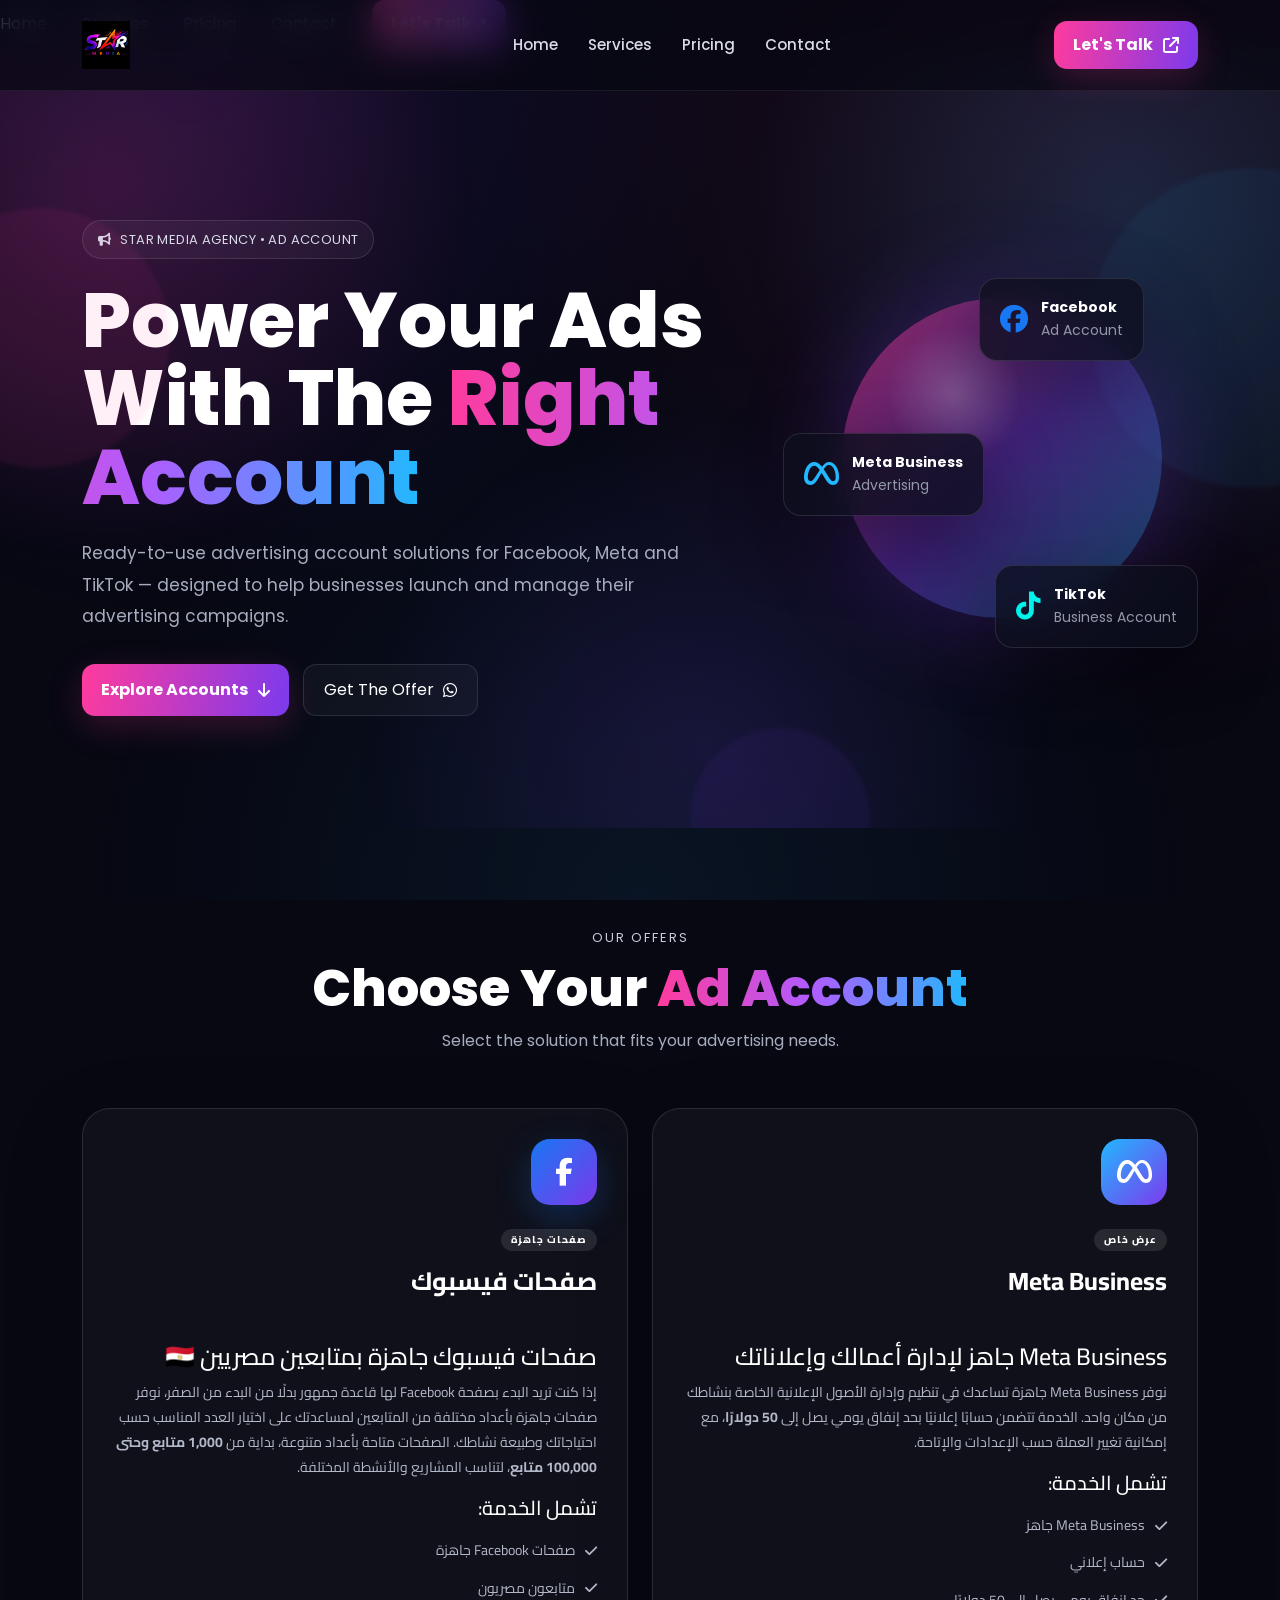
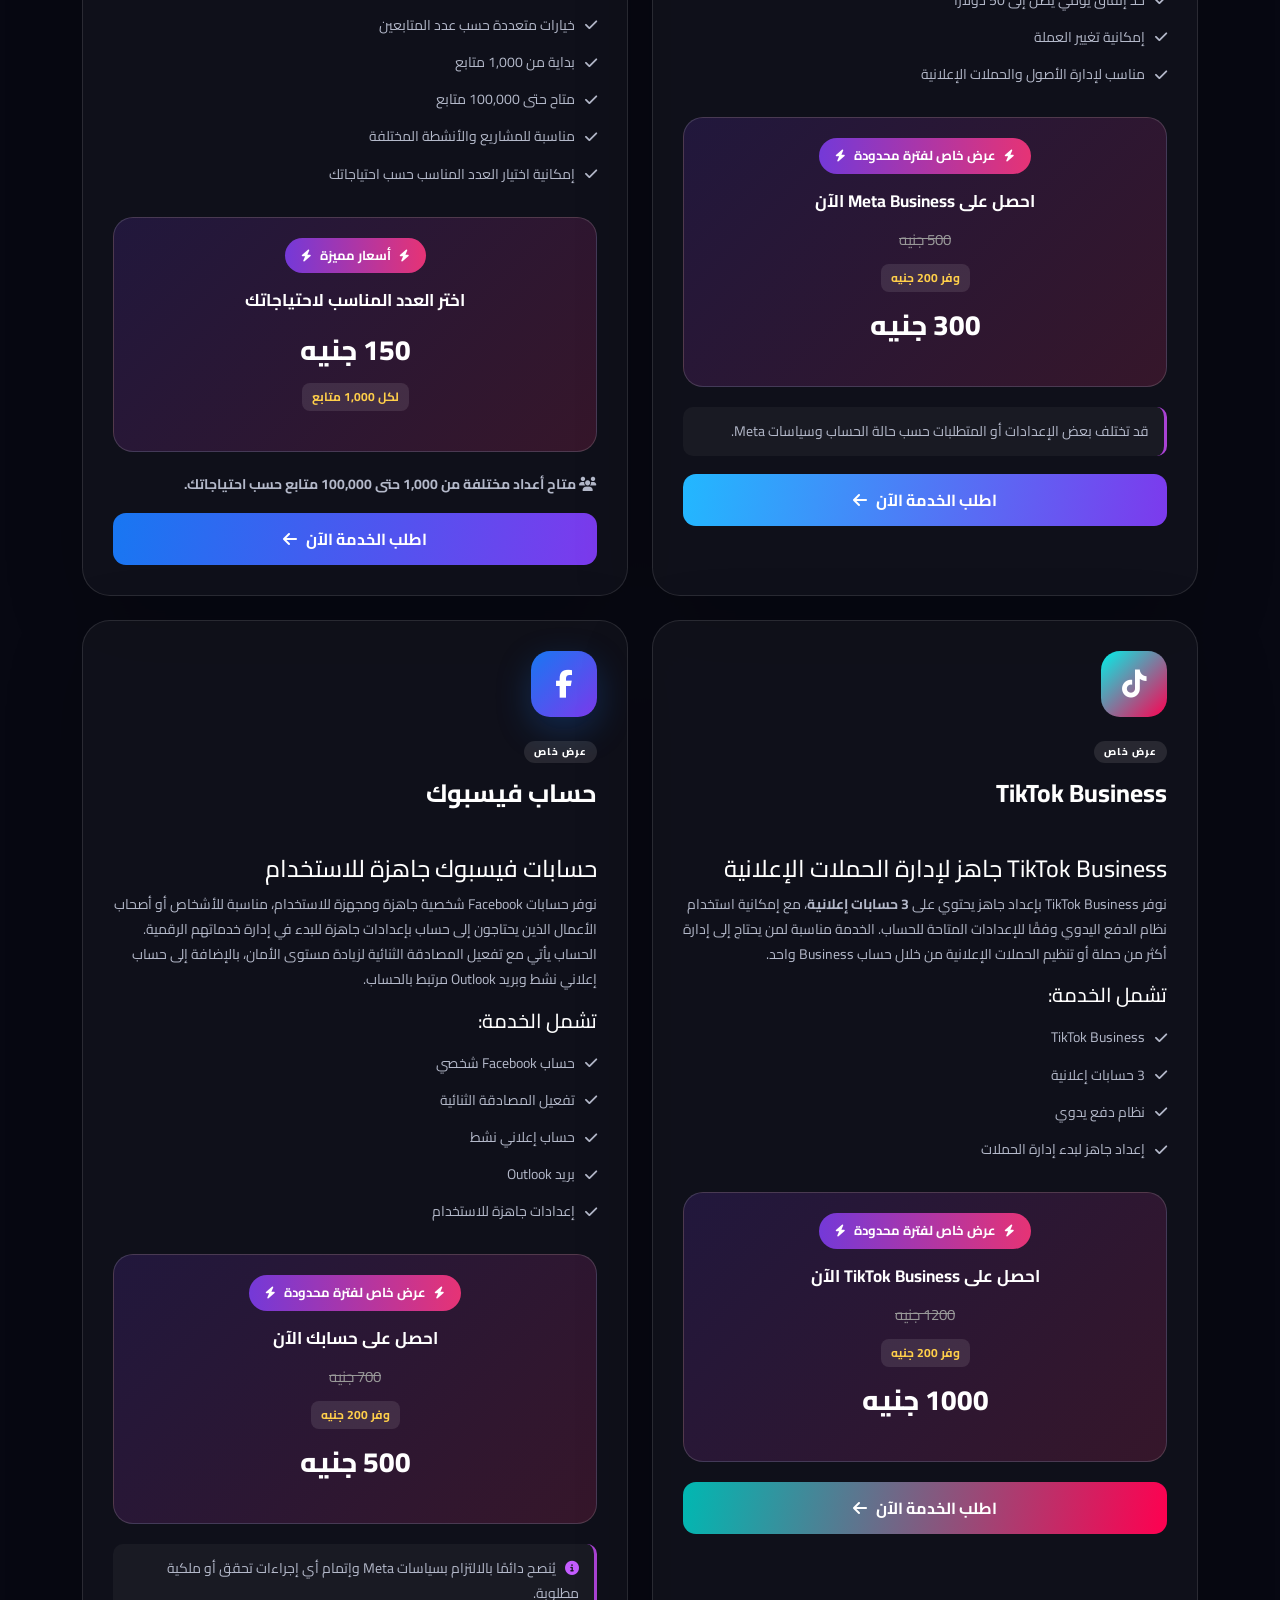
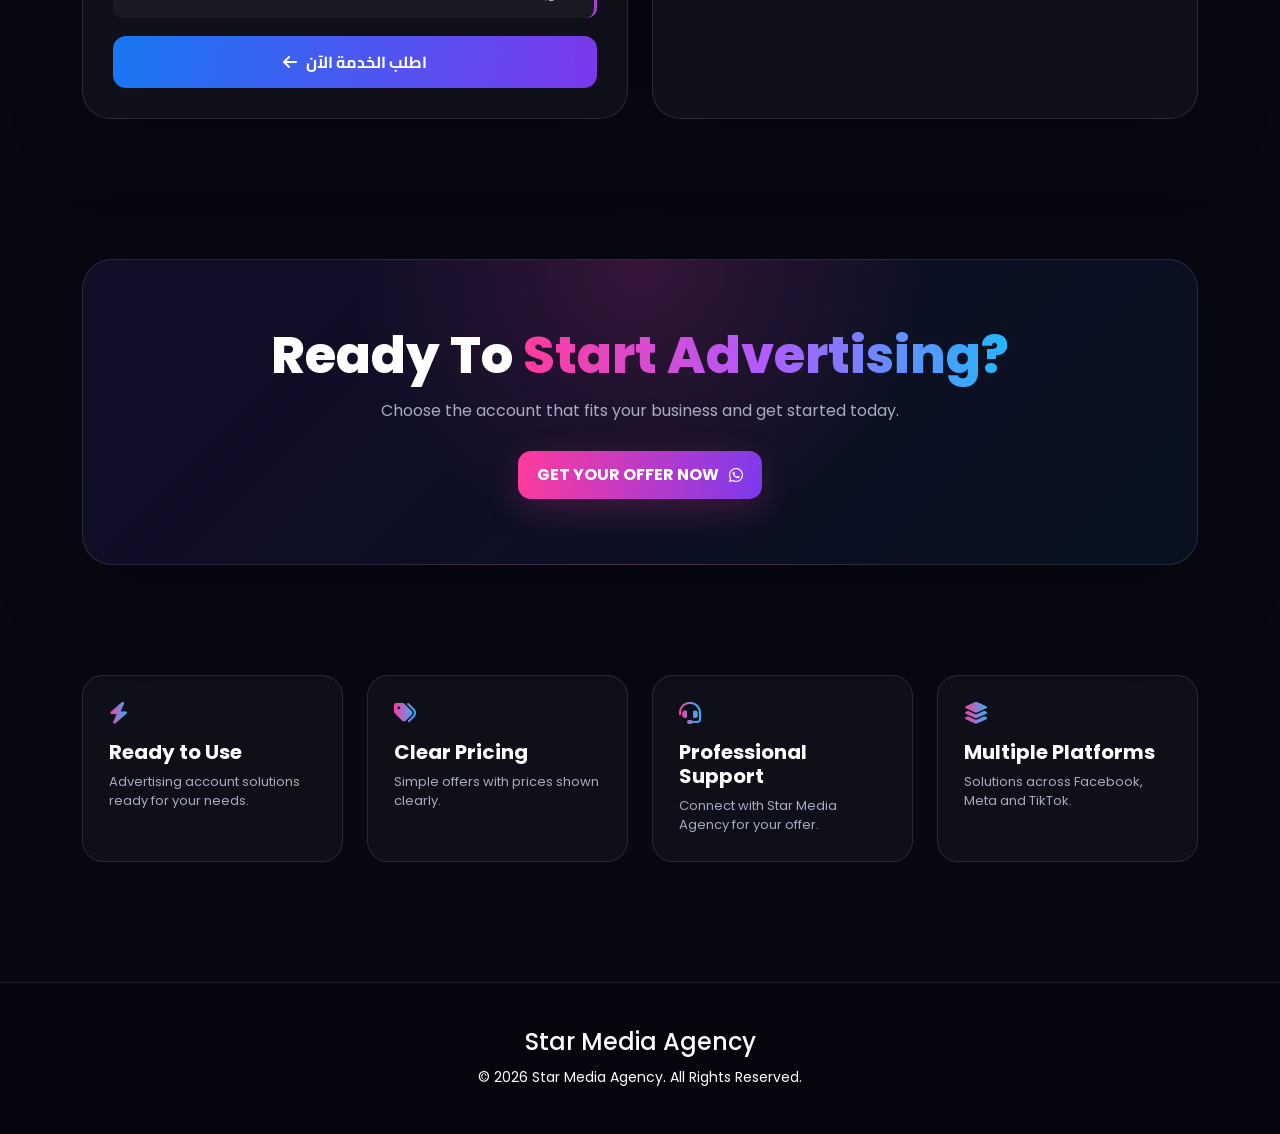
==== commit 2f19fccb: "Add files via upload" ====
--- a/ad-account.html
+++ b/ad-account.html
@@ -70,7 +70,20 @@
 
 
 <body>
-
+<button class="menu-toggle" id="menuToggle">
+    ☰
+</button>
+
+<nav class="mobile-menu" id="mobileMenu">
+    <a href="#home">Home</a>
+    <a href="#services">Services</a>
+    <a href="#pricing">Pricing</a>
+    <a href="#contact">Contact</a>
+
+    <a href="https://wa.me/201030939852" class="talk-btn">
+        Let's Talk ↗
+    </a>
+</nav>
 
     <!-- =========================================
          NAVBAR
@@ -1132,7 +1145,20 @@
     <script
         src="https://cdn.jsdelivr.net/npm/bootstrap@5.3.3/dist/js/bootstrap.bundle.min.js"
     ></script>
-
+<script>
+const menuToggle = document.getElementById("menuToggle");
+const mobileMenu = document.getElementById("mobileMenu");
+
+menuToggle.addEventListener("click", () => {
+    mobileMenu.classList.toggle("active");
+
+    if (mobileMenu.classList.contains("active")) {
+        menuToggle.innerHTML = "✕";
+    } else {
+        menuToggle.innerHTML = "☰";
+    }
+});
+</script>
 
 </body>
 
--- a/style.css
+++ b/style.css
@@ -3393,4 +3393,77 @@
 .service-note i {
     margin-left: 6px;
     color: #c45cff;
+}
+
+
+.menu-toggle {
+    display: none;
+    position: fixed;
+    top: 20px;
+    right: 20px;
+    z-index: 1001;
+
+    width: 48px;
+    height: 48px;
+    border: none;
+    border-radius: 14px;
+
+    background: linear-gradient(135deg, #ff2f92, #7138ff);
+    color: white;
+    font-size: 25px;
+    cursor: pointer;
+}
+
+.mobile-menu {
+    display: flex;
+    align-items: center;
+    gap: 35px;
+}
+
+/* الموبايل */
+@media (max-width: 768px) {
+
+    .menu-toggle {
+        display: flex;
+        align-items: center;
+        justify-content: center;
+    }
+
+    .mobile-menu {
+        position: fixed;
+        top: 0;
+        right: -100%;
+
+        width: 75%;
+        height: 100vh;
+
+        background: #0c0b1b;
+
+        display: flex;
+        flex-direction: column;
+        justify-content: center;
+        gap: 28px;
+
+        z-index: 1000;
+
+        transition: 0.4s ease;
+
+        box-shadow: -10px 0 30px rgba(0,0,0,0.4);
+    }
+
+    .mobile-menu.active {
+        right: 0;
+    }
+
+    .mobile-menu a {
+        color: white;
+        text-decoration: none;
+        font-size: 17px;
+    }
+
+    .talk-btn {
+        padding: 12px 28px;
+        border-radius: 12px;
+        background: linear-gradient(135deg, #ff2f92, #7138ff);
+    }
 }
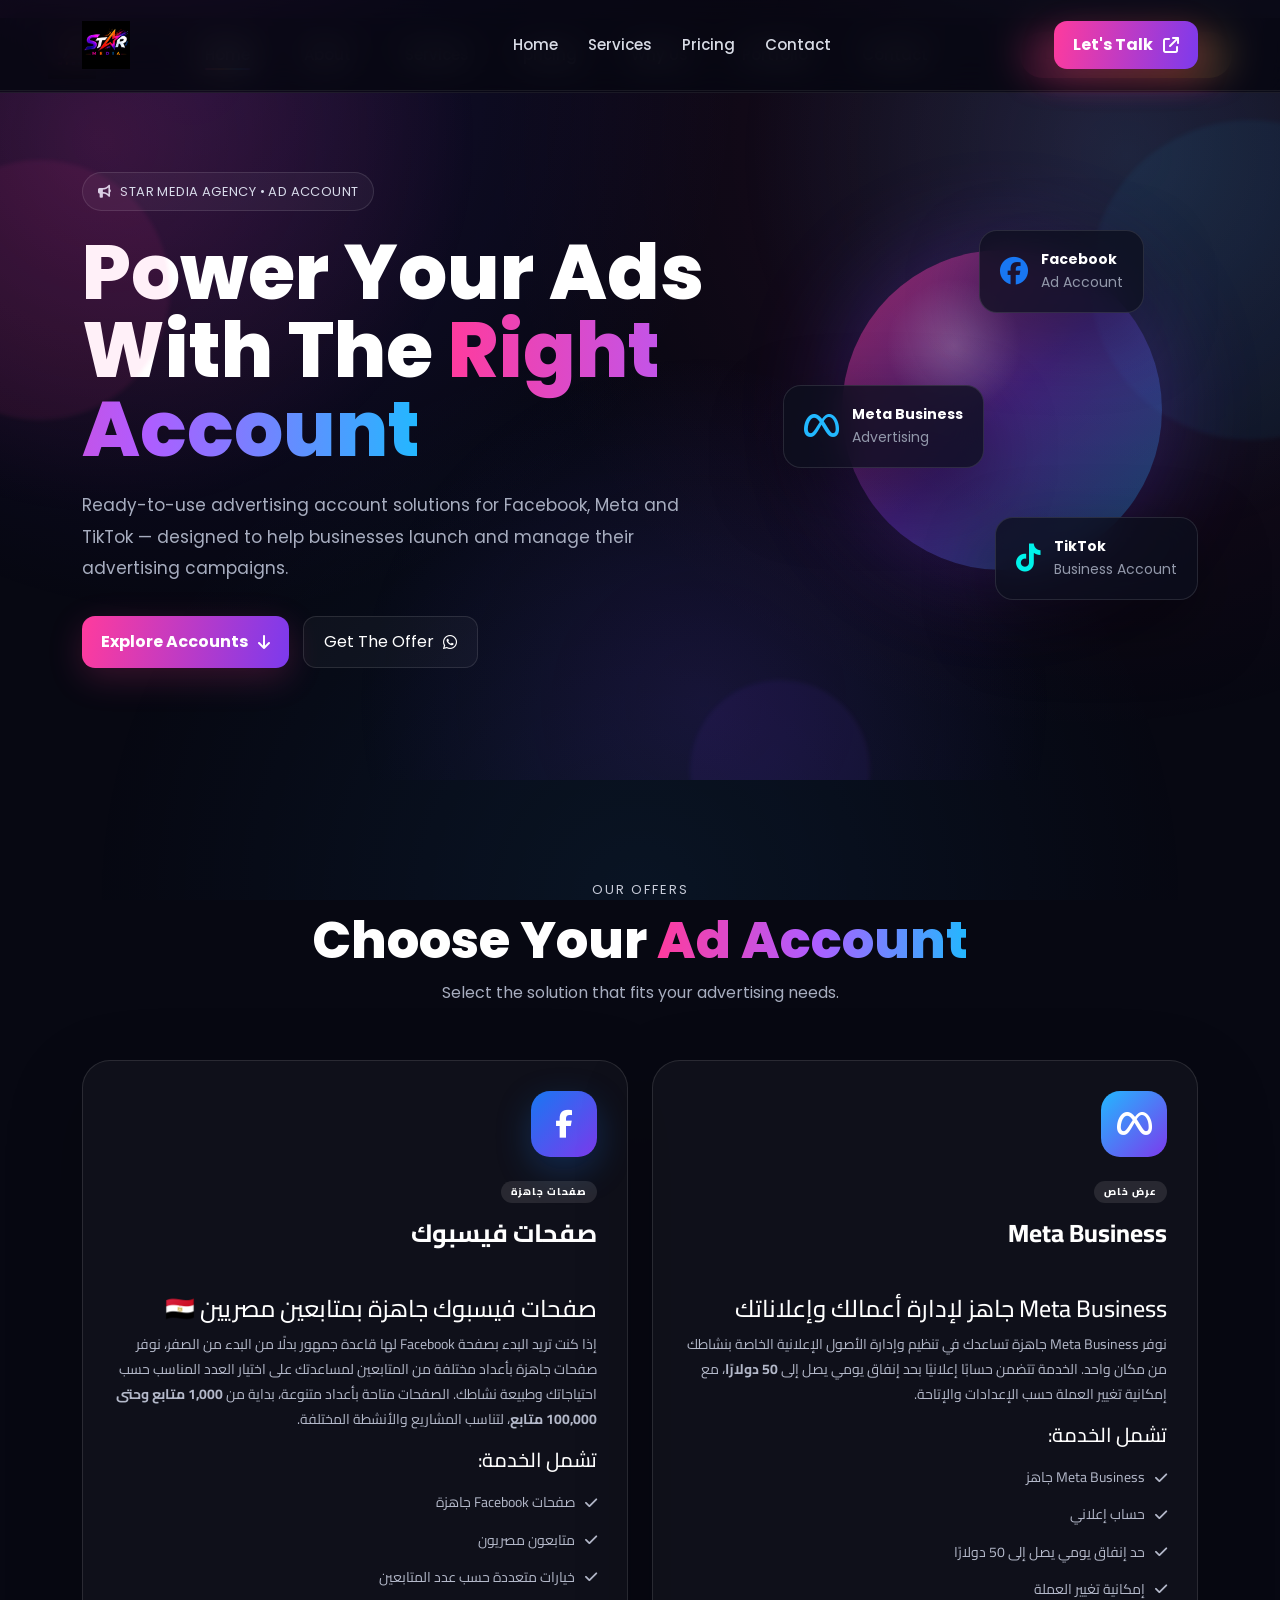
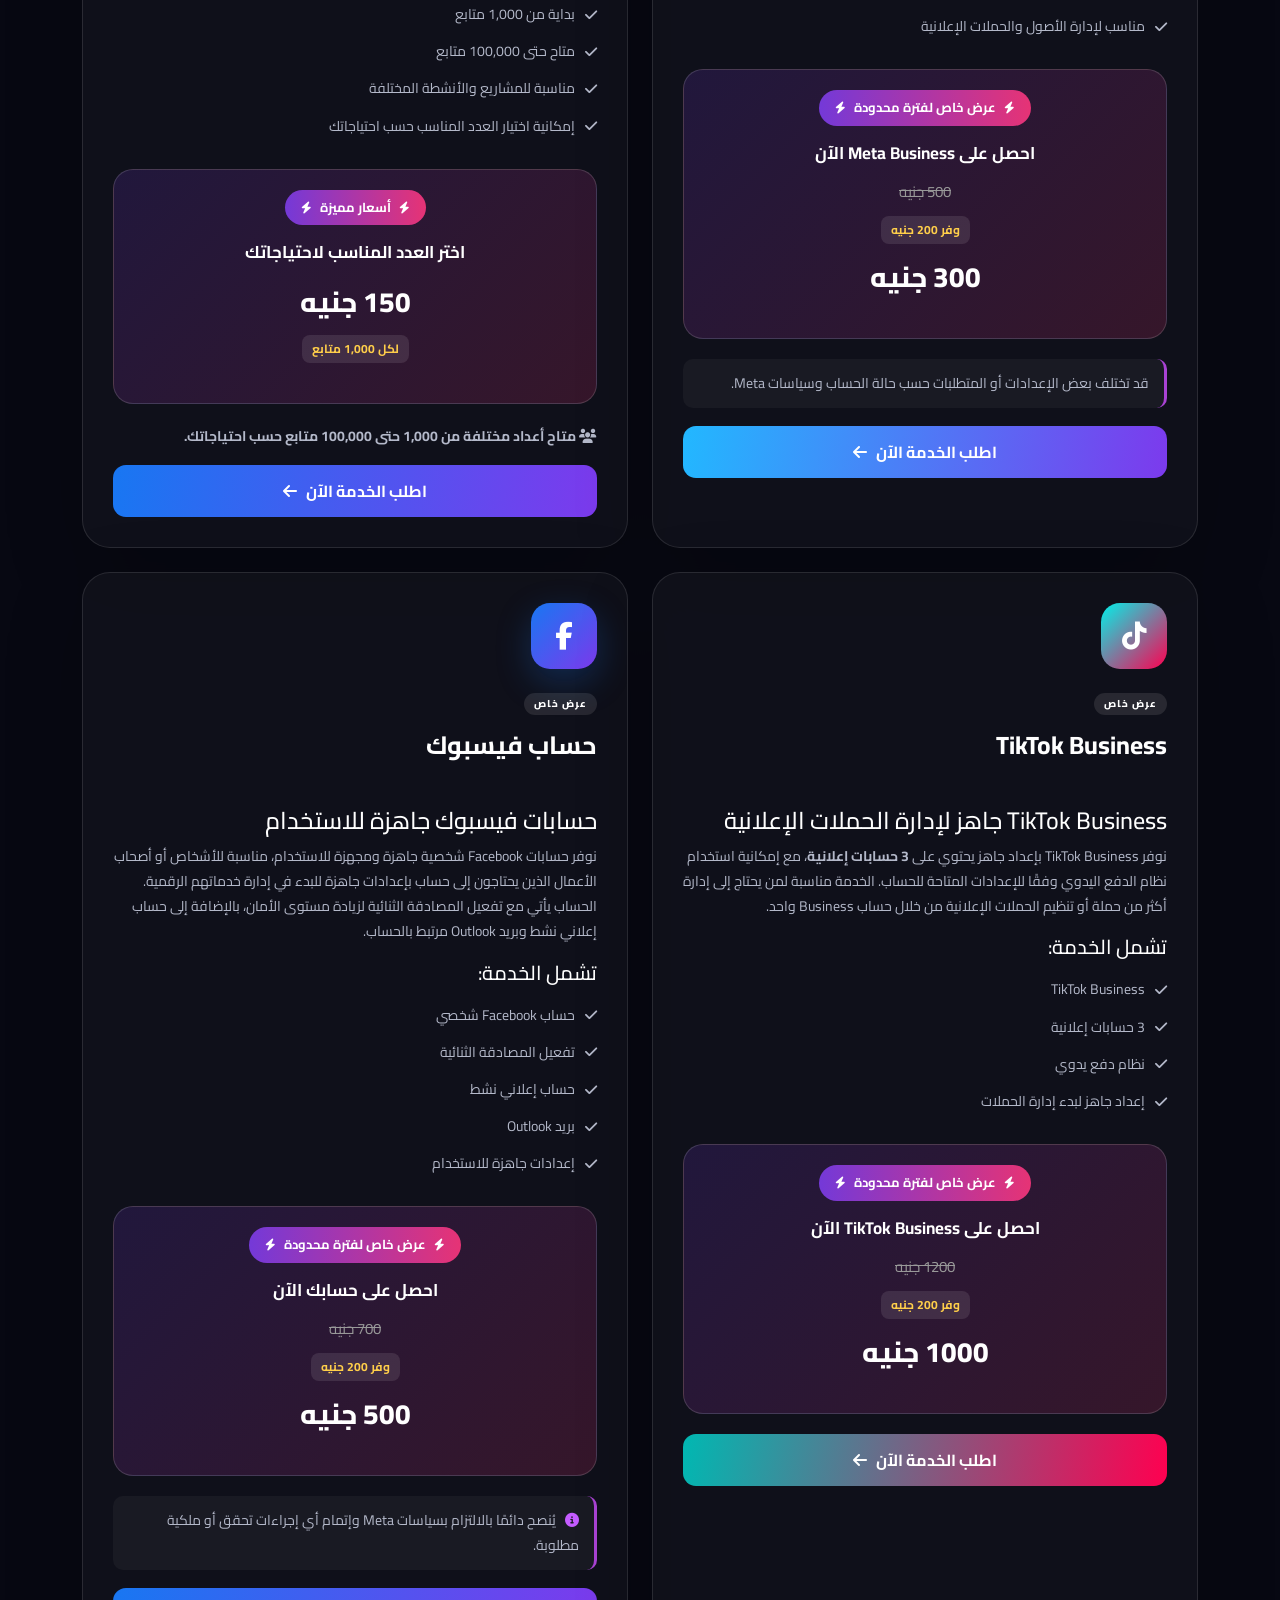
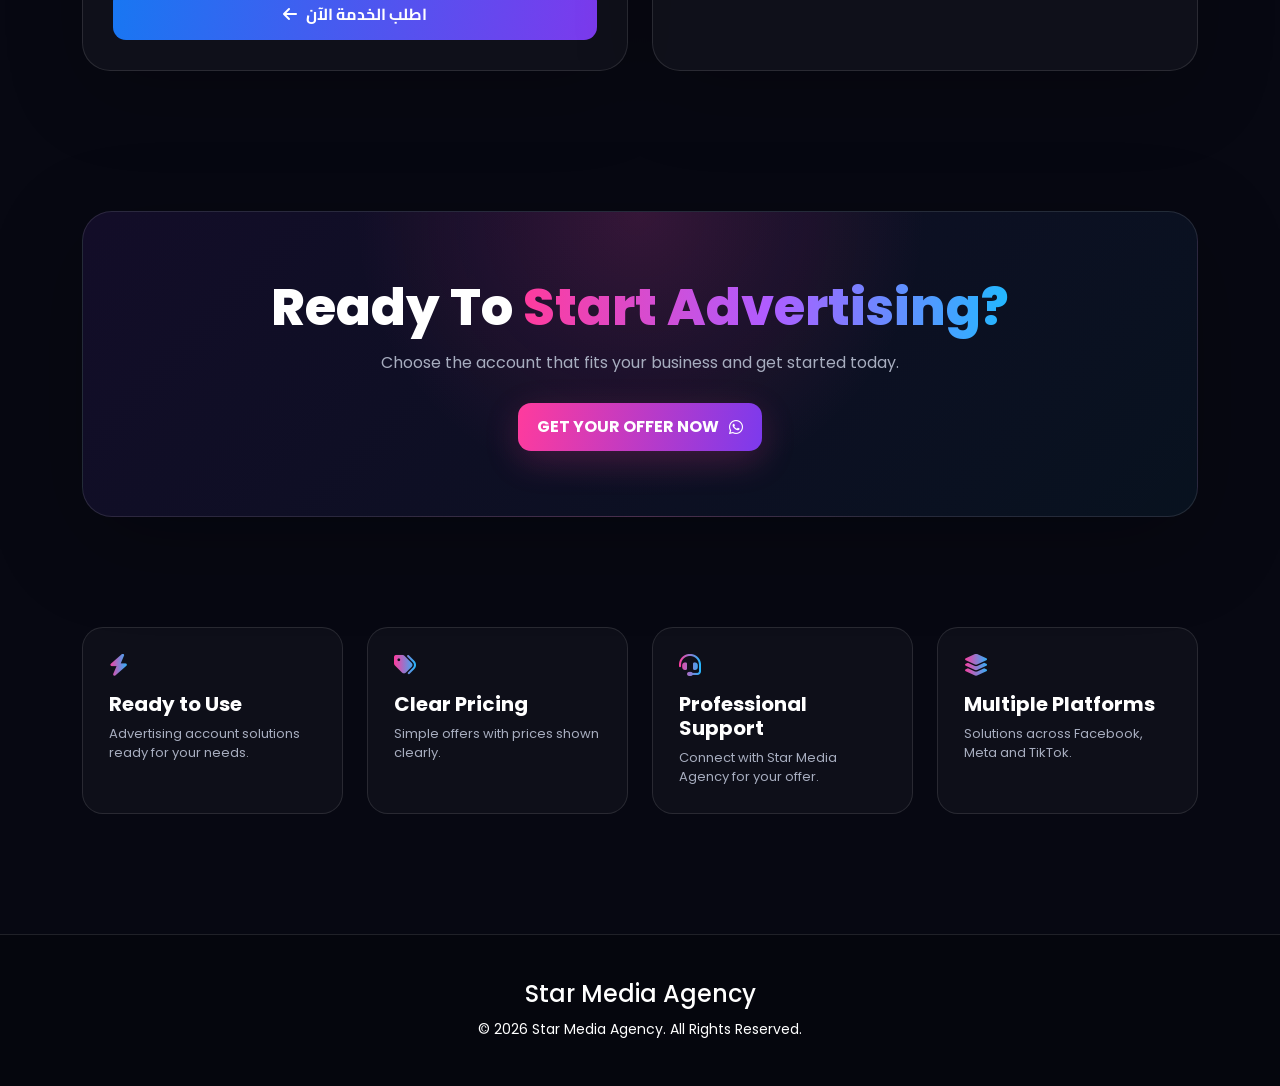
==== commit 4217a5ae: "Add files via upload" ====
--- a/ad-account.html
+++ b/ad-account.html
@@ -59,6 +59,7 @@
         rel="stylesheet"
         href="style.css"
     >
+    <link rel="stylesheet" href="responsive.css">
 
 
     <link rel="preconnect" href="https://fonts.googleapis.com">
@@ -70,20 +71,35 @@
 
 
 <body>
-<button class="menu-toggle" id="menuToggle">
-    ☰
-</button>
-
-<nav class="mobile-menu" id="mobileMenu">
-    <a href="#home">Home</a>
-    <a href="#services">Services</a>
-    <a href="#pricing">Pricing</a>
-    <a href="#contact">Contact</a>
-
-    <a href="https://wa.me/201030939852" class="talk-btn">
-        Let's Talk ↗
-    </a>
-</nav>
+      <header class="navbar-wrap" id="navbarWrap">
+    <nav class="container-fluid px-lg-5 px-3 navbar navbar-expand-lg">
+      <a class="navbar-brand" href="#home">
+        <img src="assets/logo.png" alt="Star Media Agency logo" class="brand-logo">
+      </a>
+
+      <button class="navbar-toggler" type="button" id="navToggle" aria-label="Toggle navigation">
+        <span></span><span></span><span></span>
+      </button>
+
+      <div class="nav-collapse" id="navCollapse">
+        <ul class="nav-links">
+          <li><a href="#home" class="nav-link active-link">Home</a></li>
+          <li><a href="#about" class="nav-link">About</a></li>
+          <li><a href="#services" class="nav-link">Services</a></li>
+          <li><a href="#pricing" class="nav-link">pricing</a></li>
+          <li><a href="#why-us" class="nav-link">Why Us</a></li>
+          <li><a href="#portfolio" class="nav-link">Portfolio</a></li>
+          <li><a href="#contact" class="nav-link">Contact</a></li>
+        </ul>
+        <a href="#contact" class="btn-cta d-lg-none mt-4">Let's Grow Together</a>
+      </div>
+
+      <a href="#contact" class="btn-cta d-none d-lg-inline-flex">
+        <span>Let's Grow Together</span>
+        <i class="fa-solid fa-arrow-up-right"></i>
+      </a>
+    </nav>
+  </header>
 
     <!-- =========================================
          NAVBAR
@@ -1145,20 +1161,7 @@
     <script
         src="https://cdn.jsdelivr.net/npm/bootstrap@5.3.3/dist/js/bootstrap.bundle.min.js"
     ></script>
-<script>
-const menuToggle = document.getElementById("menuToggle");
-const mobileMenu = document.getElementById("mobileMenu");
-
-menuToggle.addEventListener("click", () => {
-    mobileMenu.classList.toggle("active");
-
-    if (mobileMenu.classList.contains("active")) {
-        menuToggle.innerHTML = "✕";
-    } else {
-        menuToggle.innerHTML = "☰";
-    }
-});
-</script>
+
 
 </body>
 
--- a/style.css
+++ b/style.css
@@ -3396,74 +3396,86 @@
 }
 
 
-.menu-toggle {
-    display: none;
-    position: fixed;
-    top: 20px;
-    right: 20px;
-    z-index: 1001;
-
-    width: 48px;
-    height: 48px;
-    border: none;
-    border-radius: 14px;
-
-    background: linear-gradient(135deg, #ff2f92, #7138ff);
-    color: white;
-    font-size: 25px;
-    cursor: pointer;
-}
-
-.mobile-menu {
-    display: flex;
-    align-items: center;
-    gap: 35px;
-}
-
-/* الموبايل */
+/* =========================
+   MOBILE RESPONSIVE
+========================= */
+
+* {
+    box-sizing: border-box;
+}
+
+html,
+body {
+    width: 100%;
+    max-width: 100%;
+    margin: 0;
+    padding: 0;
+    overflow-x: hidden;
+}
+
+img {
+    max-width: 100%;
+    height: auto;
+}
+
 @media (max-width: 768px) {
+
+    body {
+        width: 100%;
+        overflow-x: hidden;
+    }
+
+    section,
+    .container,
+    .hero,
+    .hero-section {
+        width: 100%;
+        max-width: 100%;
+    }
+
+    .hero {
+        min-height: 100vh;
+        padding: 120px 20px 40px;
+    }
+
+    .hero-content {
+        width: 100%;
+        max-width: 100%;
+        padding: 0;
+    }
+
+    .hero h1 {
+        font-size: clamp(42px, 12vw, 65px);
+        line-height: 1;
+        word-break: normal;
+    }
+
+    .hero p {
+        font-size: 18px;
+        line-height: 1.7;
+        max-width: 100%;
+    }
+
+    .hero-buttons {
+        width: 100%;
+        display: flex;
+        flex-direction: column;
+        gap: 15px;
+    }
+
+    .hero-buttons a,
+    .hero-buttons button {
+        width: 100%;
+        max-width: 100%;
+    }
+
+    /* Navbar */
+    .navbar {
+        width: 100%;
+        max-width: 100%;
+    }
 
     .menu-toggle {
         display: flex;
-        align-items: center;
-        justify-content: center;
-    }
-
-    .mobile-menu {
-        position: fixed;
-        top: 0;
-        right: -100%;
-
-        width: 75%;
-        height: 100vh;
-
-        background: #0c0b1b;
-
-        display: flex;
-        flex-direction: column;
-        justify-content: center;
-        gap: 28px;
-
-        z-index: 1000;
-
-        transition: 0.4s ease;
-
-        box-shadow: -10px 0 30px rgba(0,0,0,0.4);
-    }
-
-    .mobile-menu.active {
-        right: 0;
-    }
-
-    .mobile-menu a {
-        color: white;
-        text-decoration: none;
-        font-size: 17px;
-    }
-
-    .talk-btn {
-        padding: 12px 28px;
-        border-radius: 12px;
-        background: linear-gradient(135deg, #ff2f92, #7138ff);
     }
 }
--- a/responsive.css
+++ b/responsive.css
@@ -0,0 +1,219 @@
+/* =================================================================
+   STAR MEDIA AGENCY — RESPONSIVE STYLESHEET
+   ================================================================= */
+
+/* ---------- Tablets & below (≤ 991px) ---------- */
+@media (max-width: 991.98px){
+
+  .navbar-toggler{ display: flex; }
+
+  .nav-collapse{
+    position: fixed;
+    top: 0; right: 0;
+    height: 100vh;
+    width: min(320px, 82vw);
+    background: rgba(7,11,22,0.98);
+    backdrop-filter: blur(20px);
+    border-left: 1px solid var(--border);
+    flex-direction: column;
+    align-items: flex-start;
+    justify-content: center;
+    padding: 40px 34px;
+    transform: translateX(100%);
+    transition: transform .45s cubic-bezier(.4,0,.2,1);
+    z-index: 999;
+  }
+  .nav-collapse.open{ transform: translateX(0); }
+
+  .nav-links{
+    flex-direction: column;
+    align-items: flex-start;
+    width: 100%;
+    gap: 4px;
+  }
+  .nav-link{ width: 100%; padding: 14px 16px; font-size: 1rem; }
+  .nav-link::after{ display: none; }
+
+  .btn-cta.d-lg-none{ width: 100%; justify-content: center; }
+
+  .hero{ padding-top: 130px; text-align: left; }
+  .hero-btns{ justify-content: flex-start; }
+
+  .stats-grid{ margin-top: 40px; }
+
+  .portfolio-grid{ columns: 2 240px; }
+
+  .process-timeline::before{ display: none; }
+  .process-timeline{ justify-content: center; }
+  .process-step{ min-width: 45%; margin-bottom: 26px; }
+}
+
+/* ---------- Small tablets / large phones (≤ 767px) ---------- */
+@media (max-width: 767.98px){
+
+  .section{ padding: 84px 0; }
+
+  .hero{ min-height: auto; padding-top: 120px; padding-bottom: 80px; }
+  .hero-logo{ height: 52px; }
+  .hero-title{ font-size: clamp(2.1rem, 9vw, 2.8rem); }
+  .hero-desc{ font-size: .95rem; }
+  .hero-btns{ flex-direction: column; }
+  .hero-btns a{ width: 100%; text-align: center; }
+
+  .stats-grid{ grid-template-columns: 1fr 1fr; gap: 14px; }
+  .stat-card{ padding: 24px 14px; }
+  .stat-card h3, .stat-card > span{ font-size: 2rem; }
+
+  .portfolio-grid{ columns: 1 100%; }
+
+  .process-step{ min-width: 100%; }
+
+  .contact-form{ padding: 26px; }
+
+  .map-placeholder{ margin-top: 40px; min-height: 200px; }
+
+  #backToTop{ width: 44px; height: 44px; bottom: 20px; right: 20px; }
+
+  .footer{ text-align: center; }
+  .footer p{ margin-left: auto; margin-right: auto; }
+  .footer .col-lg-3, .footer .col-lg-2{ margin-top: 10px; }
+}
+
+/* ---------- Small phones (≤ 480px) ---------- */
+@media (max-width: 480px){
+  .brand-logo{ height: 38px; }
+  .hero-eyebrow{ font-size: .72rem; }
+  .btn-primary-glow, .btn-outline-glow{ padding: 14px 24px; font-size: .88rem; }
+  .section-title{ font-size: 1.7rem; }
+  .service-card, .feature-card{ padding: 26px 20px; }
+  .testimonial-card{ padding: 26px 22px; }
+}
+
+
+/* =========================
+   AD ACCOUNT MOBILE FIX
+========================= */
+
+@media (max-width: 768px) {
+
+    html,
+    body {
+        width: 100%;
+        max-width: 100%;
+        margin: 0;
+        padding: 0;
+        overflow-x: hidden !important;
+    }
+
+    * {
+        box-sizing: border-box;
+    }
+
+    img {
+        max-width: 100%;
+        height: auto;
+    }
+
+    .container,
+    .section,
+    .section-container,
+    .ad-account-container,
+    .ad-container,
+    .content-container {
+        width: 100% !important;
+        max-width: 100% !important;
+        min-width: 0 !important;
+        margin-left: auto !important;
+        margin-right: auto !important;
+        padding-left: 18px !important;
+        padding-right: 18px !important;
+    }
+
+    .ad-account,
+    .ad-account-section,
+    .ad-account-page {
+        width: 100% !important;
+        max-width: 100% !important;
+        min-width: 0 !important;
+        overflow: hidden !important;
+    }
+
+    .cards,
+    .pricing-grid,
+    .services-grid,
+    .account-grid {
+        width: 100% !important;
+        display: grid !important;
+        grid-template-columns: 1fr !important;
+        gap: 20px !important;
+    }
+
+    .card,
+    .pricing-card,
+    .service-card,
+    .account-card {
+        width: 100% !important;
+        max-width: 100% !important;
+        min-width: 0 !important;
+    }
+
+    h1 {
+        font-size: clamp(32px, 9vw, 52px);
+        line-height: 1.1;
+    }
+
+    h2 {
+        font-size: clamp(26px, 7vw, 40px);
+    }
+
+    p {
+        max-width: 100%;
+        word-wrap: break-word;
+    }
+
+    .btn,
+    button,
+    a {
+        max-width: 100%;
+    }
+}
+
+@media (max-width: 768px) {
+
+    html,
+    body {
+        width: 100%;
+        max-width: 100%;
+        overflow-x: hidden;
+    }
+
+    * {
+        box-sizing: border-box;
+    }
+
+    .container {
+        width: 100%;
+        max-width: 100%;
+        min-width: 0;
+    }
+
+    img {
+        max-width: 100%;
+        height: auto;
+    }
+
+    /* Ad Account cards */
+    .pricing-grid,
+    .services-grid,
+    .cards {
+        grid-template-columns: 1fr !important;
+        width: 100%;
+    }
+
+    .pricing-card,
+    .service-card,
+    .card {
+        width: 100%;
+        max-width: 100%;
+    }
+}
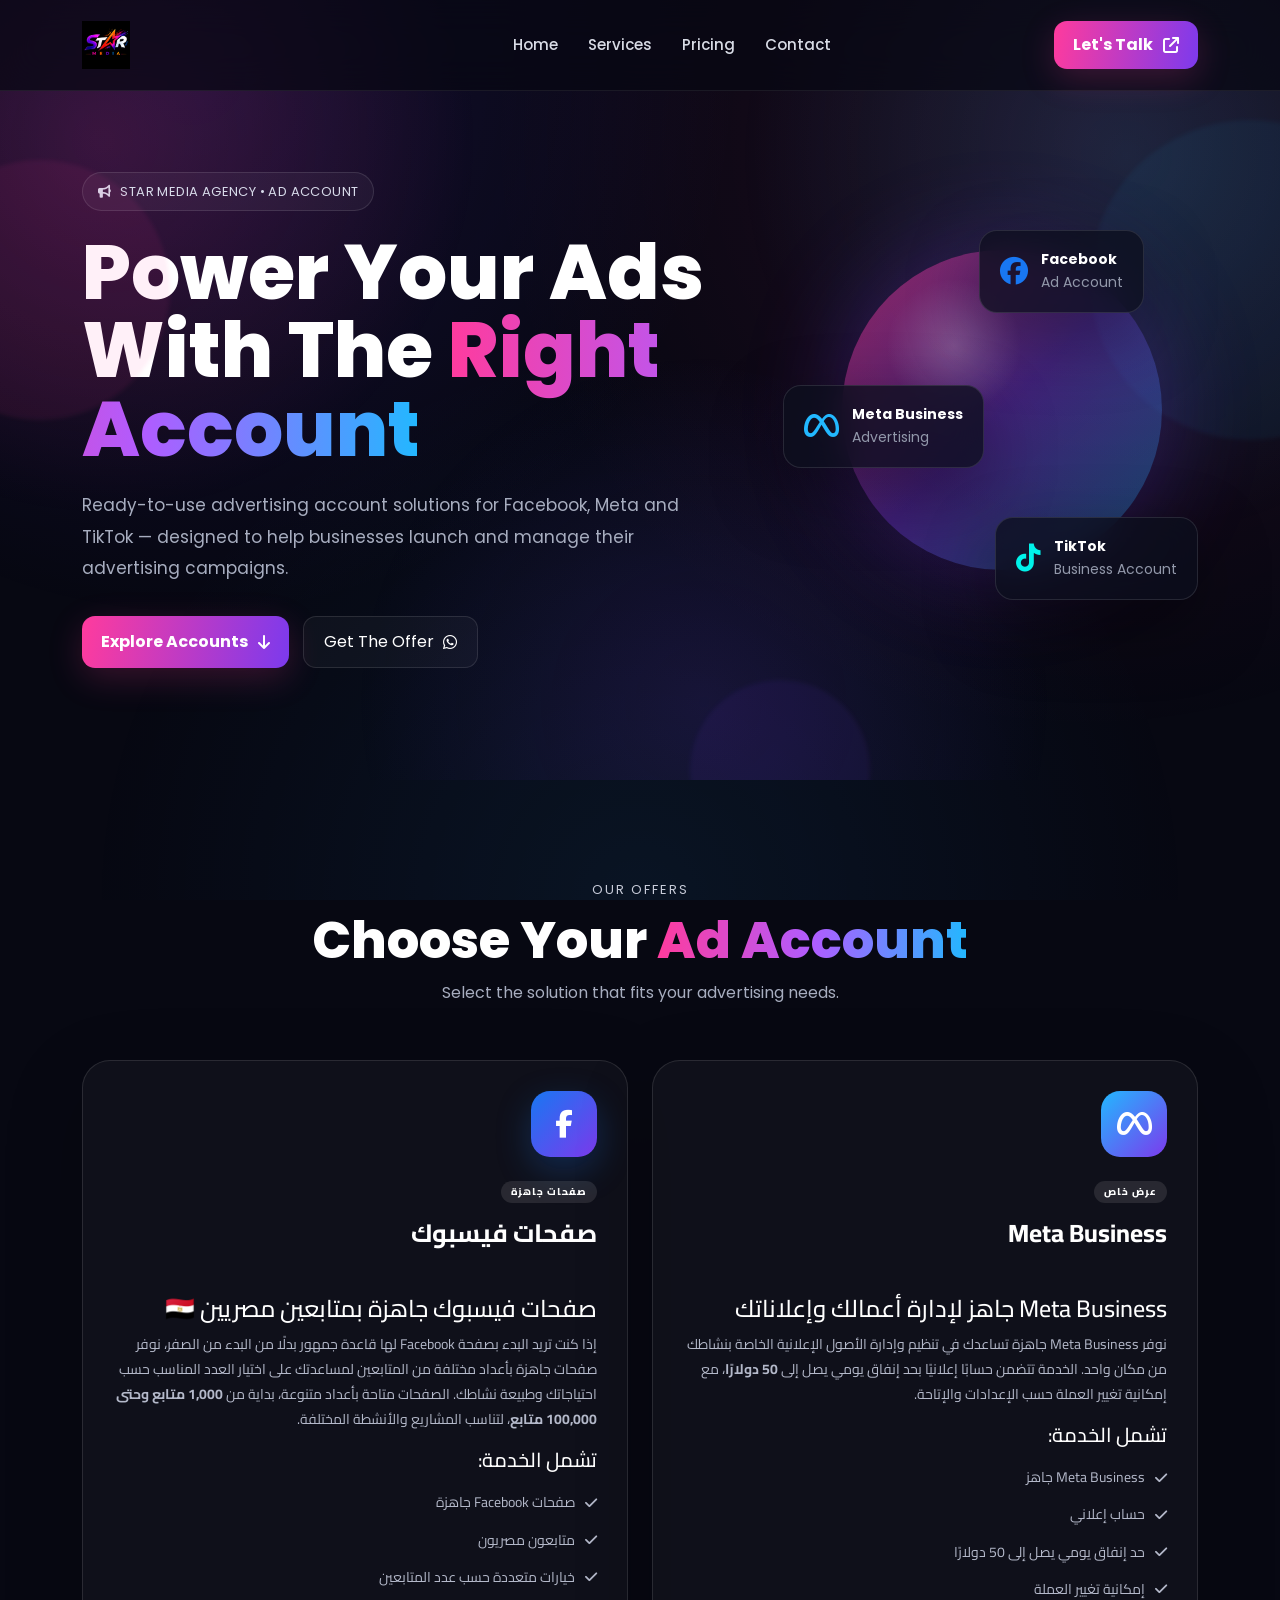
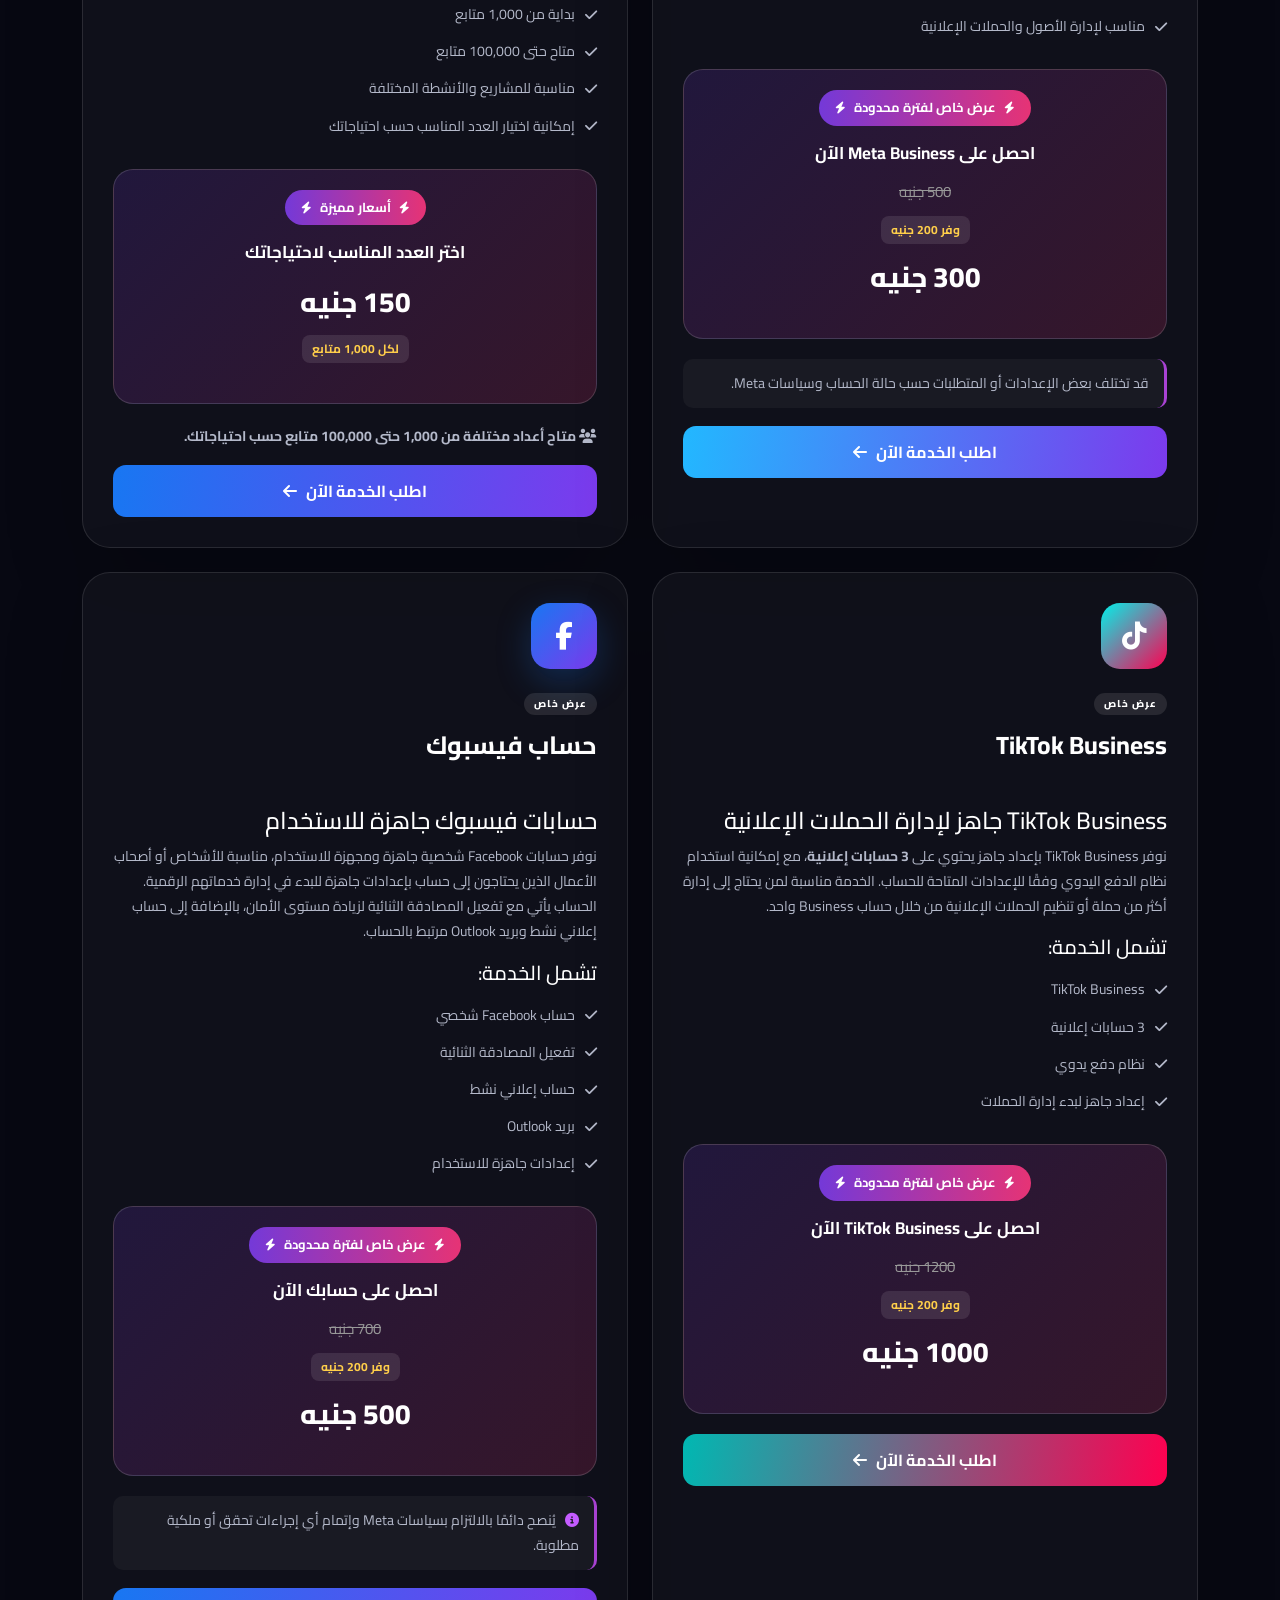
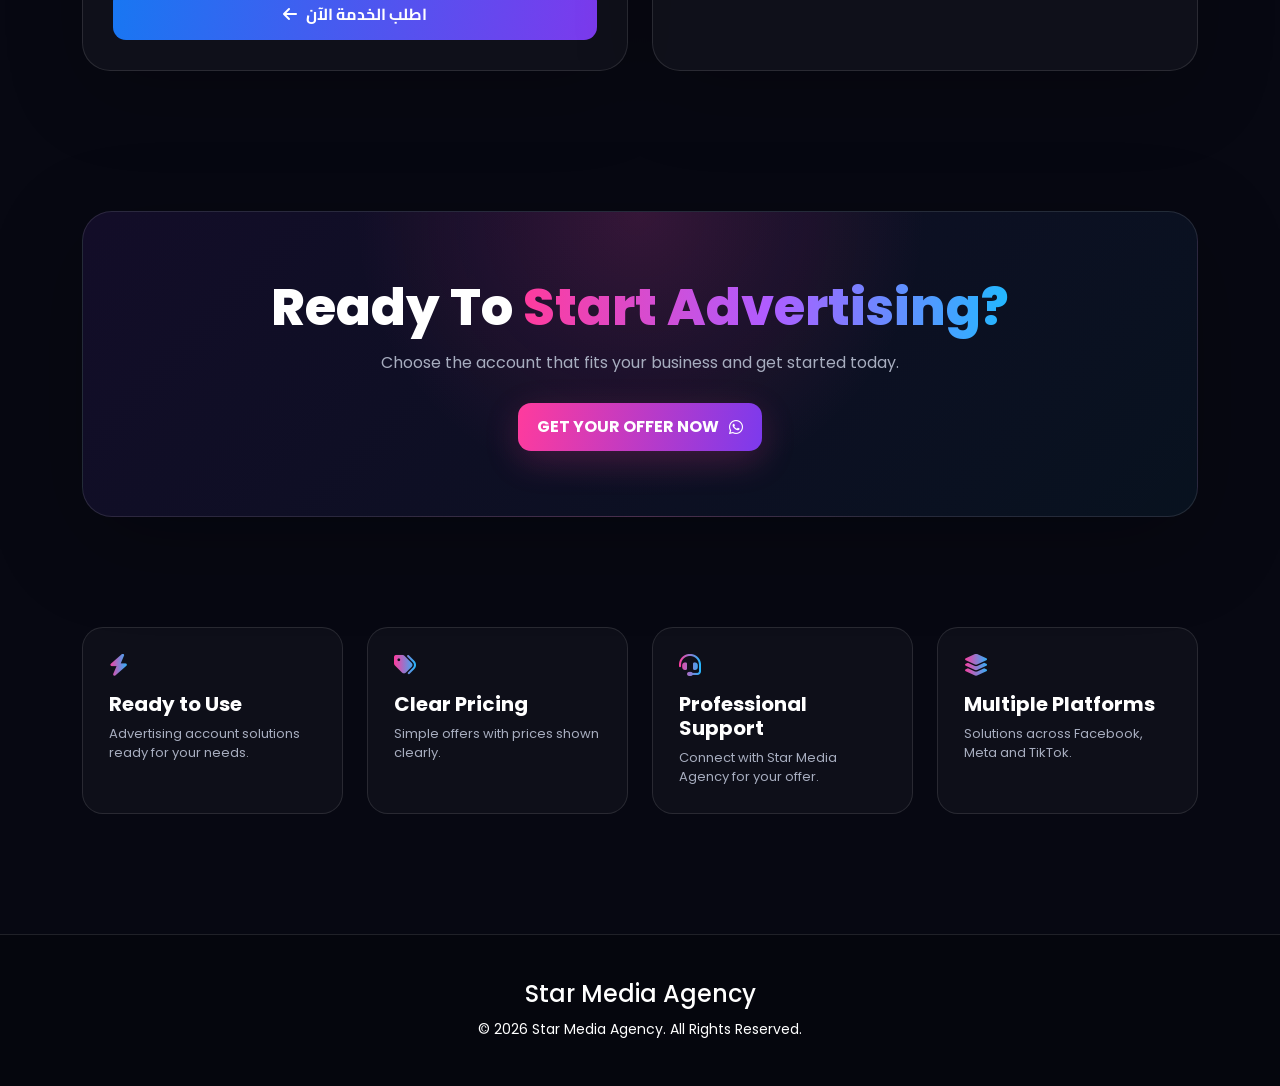
==== commit 82fc2be2: "Add files via upload" ====
--- a/ad-account.html
+++ b/ad-account.html
@@ -71,35 +71,7 @@
 
 
 <body>
-      <header class="navbar-wrap" id="navbarWrap">
-    <nav class="container-fluid px-lg-5 px-3 navbar navbar-expand-lg">
-      <a class="navbar-brand" href="#home">
-        <img src="assets/logo.png" alt="Star Media Agency logo" class="brand-logo">
-      </a>
-
-      <button class="navbar-toggler" type="button" id="navToggle" aria-label="Toggle navigation">
-        <span></span><span></span><span></span>
-      </button>
-
-      <div class="nav-collapse" id="navCollapse">
-        <ul class="nav-links">
-          <li><a href="#home" class="nav-link active-link">Home</a></li>
-          <li><a href="#about" class="nav-link">About</a></li>
-          <li><a href="#services" class="nav-link">Services</a></li>
-          <li><a href="#pricing" class="nav-link">pricing</a></li>
-          <li><a href="#why-us" class="nav-link">Why Us</a></li>
-          <li><a href="#portfolio" class="nav-link">Portfolio</a></li>
-          <li><a href="#contact" class="nav-link">Contact</a></li>
-        </ul>
-        <a href="#contact" class="btn-cta d-lg-none mt-4">Let's Grow Together</a>
-      </div>
-
-      <a href="#contact" class="btn-cta d-none d-lg-inline-flex">
-        <span>Let's Grow Together</span>
-        <i class="fa-solid fa-arrow-up-right"></i>
-      </a>
-    </nav>
-  </header>
+
 
     <!-- =========================================
          NAVBAR
--- a/responsive.css
+++ b/responsive.css
@@ -216,4 +216,107 @@
         width: 100%;
         max-width: 100%;
     }
+}
+
+
+
+/* =========================================
+   AD ACCOUNT MOBILE NAVBAR
+========================================= */
+
+@media (max-width: 991.98px) {
+
+    .navbar.fixed-top {
+        width: 100%;
+        background: #0b0918 !important;
+        padding: 15px 20px !important;
+        z-index: 9999;
+    }
+
+    .navbar.fixed-top .container {
+        width: 100%;
+        max-width: 100%;
+        padding: 0;
+    }
+
+    /* Logo */
+    .navbar.fixed-top .navbar-brand img {
+        width: 45px;
+        height: auto;
+    }
+
+    /* Hamburger */
+    .navbar.fixed-top .mobile-toggle {
+        display: flex !important;
+        width: 48px;
+        height: 48px;
+        align-items: center;
+        justify-content: center;
+
+        border: 1px solid rgba(255,255,255,.15);
+        border-radius: 14px;
+
+        background: #171522;
+        margin-left: auto;
+    }
+
+    .navbar.fixed-top .navbar-toggler-icon {
+        filter: invert(1);
+    }
+
+    /* Mobile menu */
+    .navbar.fixed-top .navbar-collapse {
+        position: fixed;
+        top: 0;
+        right: -100%;
+
+        width: 80%;
+        max-width: 330px;
+        height: 100vh;
+
+        padding: 100px 30px 40px;
+
+        background: #0c0a18;
+
+        display: flex !important;
+        flex-direction: column;
+
+        transition: right .35s ease;
+
+        z-index: 9998;
+    }
+
+    /* لما القائمة تفتح */
+    .navbar.fixed-top .navbar-collapse.show {
+        right: 0;
+    }
+
+    .navbar.fixed-top .navbar-nav {
+        width: 100%;
+        display: flex;
+        flex-direction: column;
+        gap: 8px;
+    }
+
+    .navbar.fixed-top .nav-link {
+        width: 100%;
+        padding: 14px 10px !important;
+
+        color: #fff !important;
+        font-size: 16px;
+
+        text-align: center;
+    }
+
+    .navbar.fixed-top .navbar-cta {
+        width: 100%;
+        margin-top: 20px;
+    }
+
+    .navbar.fixed-top .talk-btn {
+        width: 100%;
+        display: flex;
+        justify-content: center;
+        align-items: center;
+    }
 }
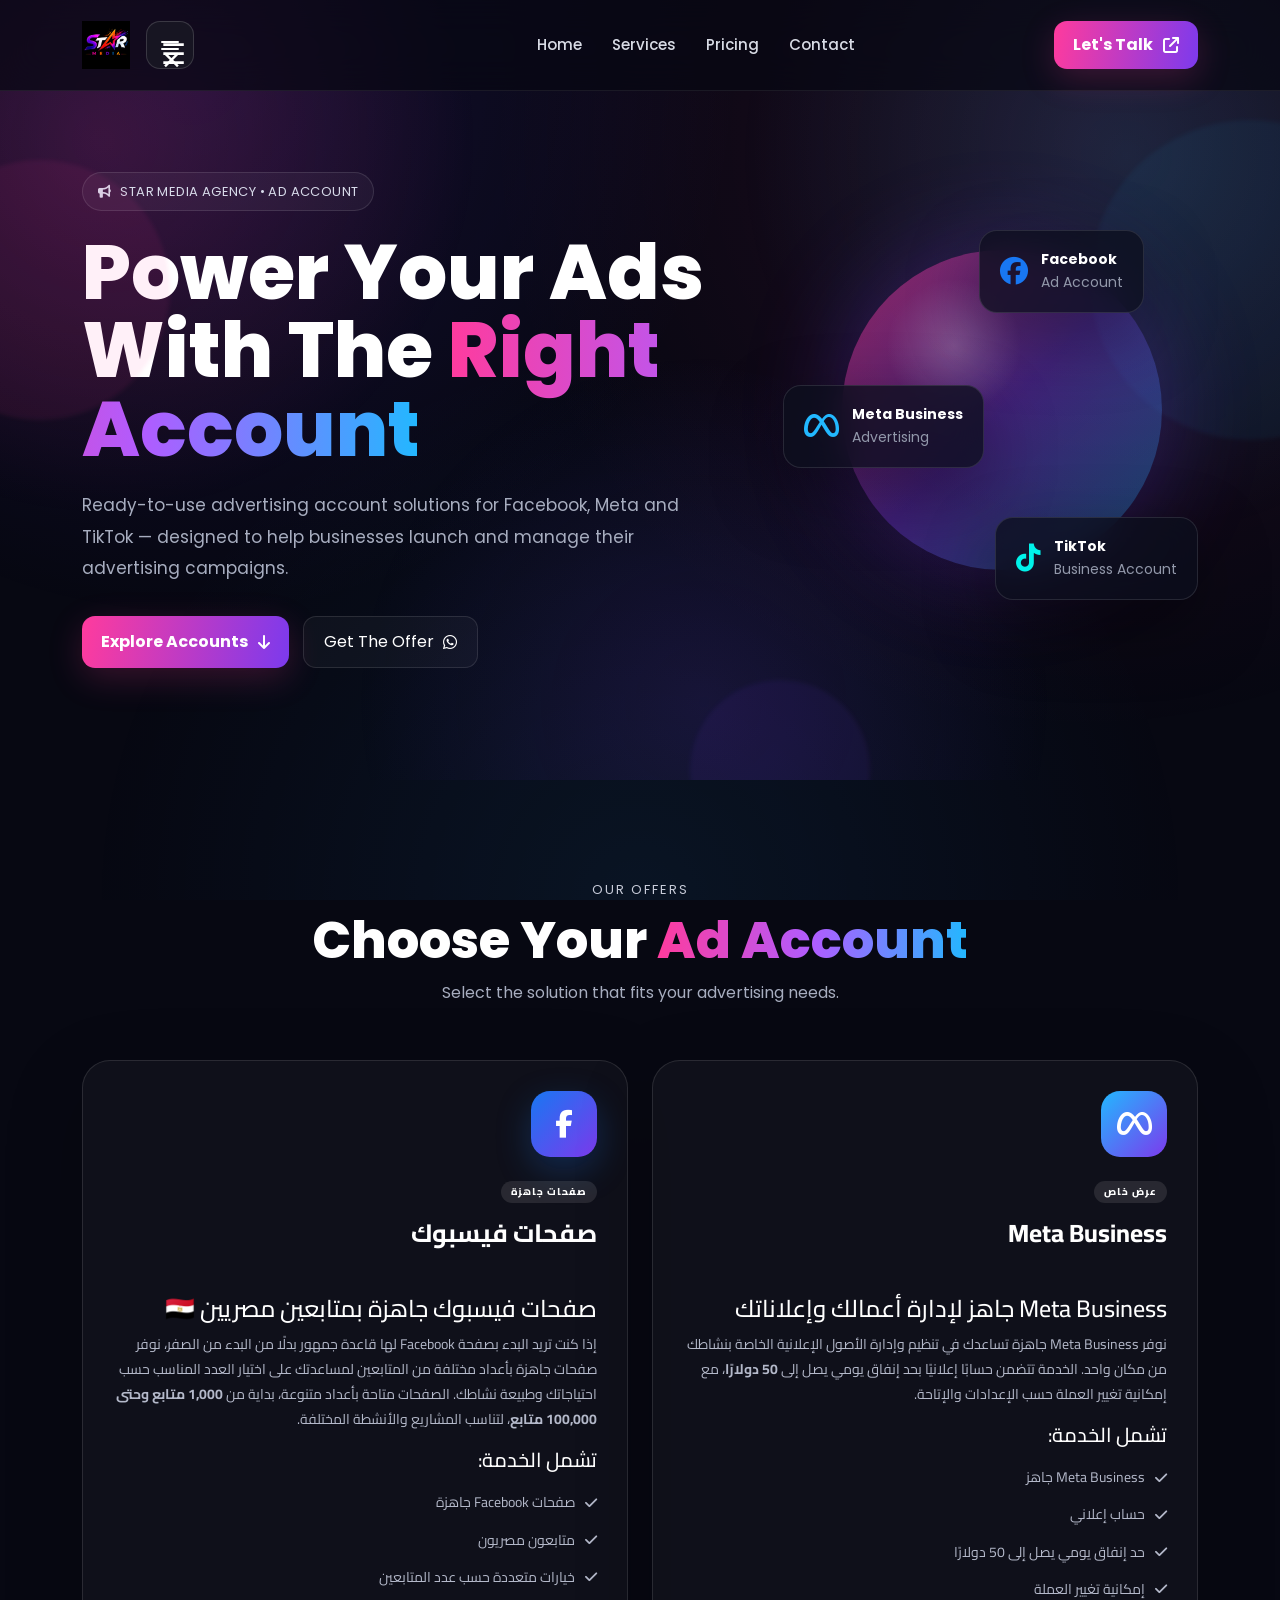
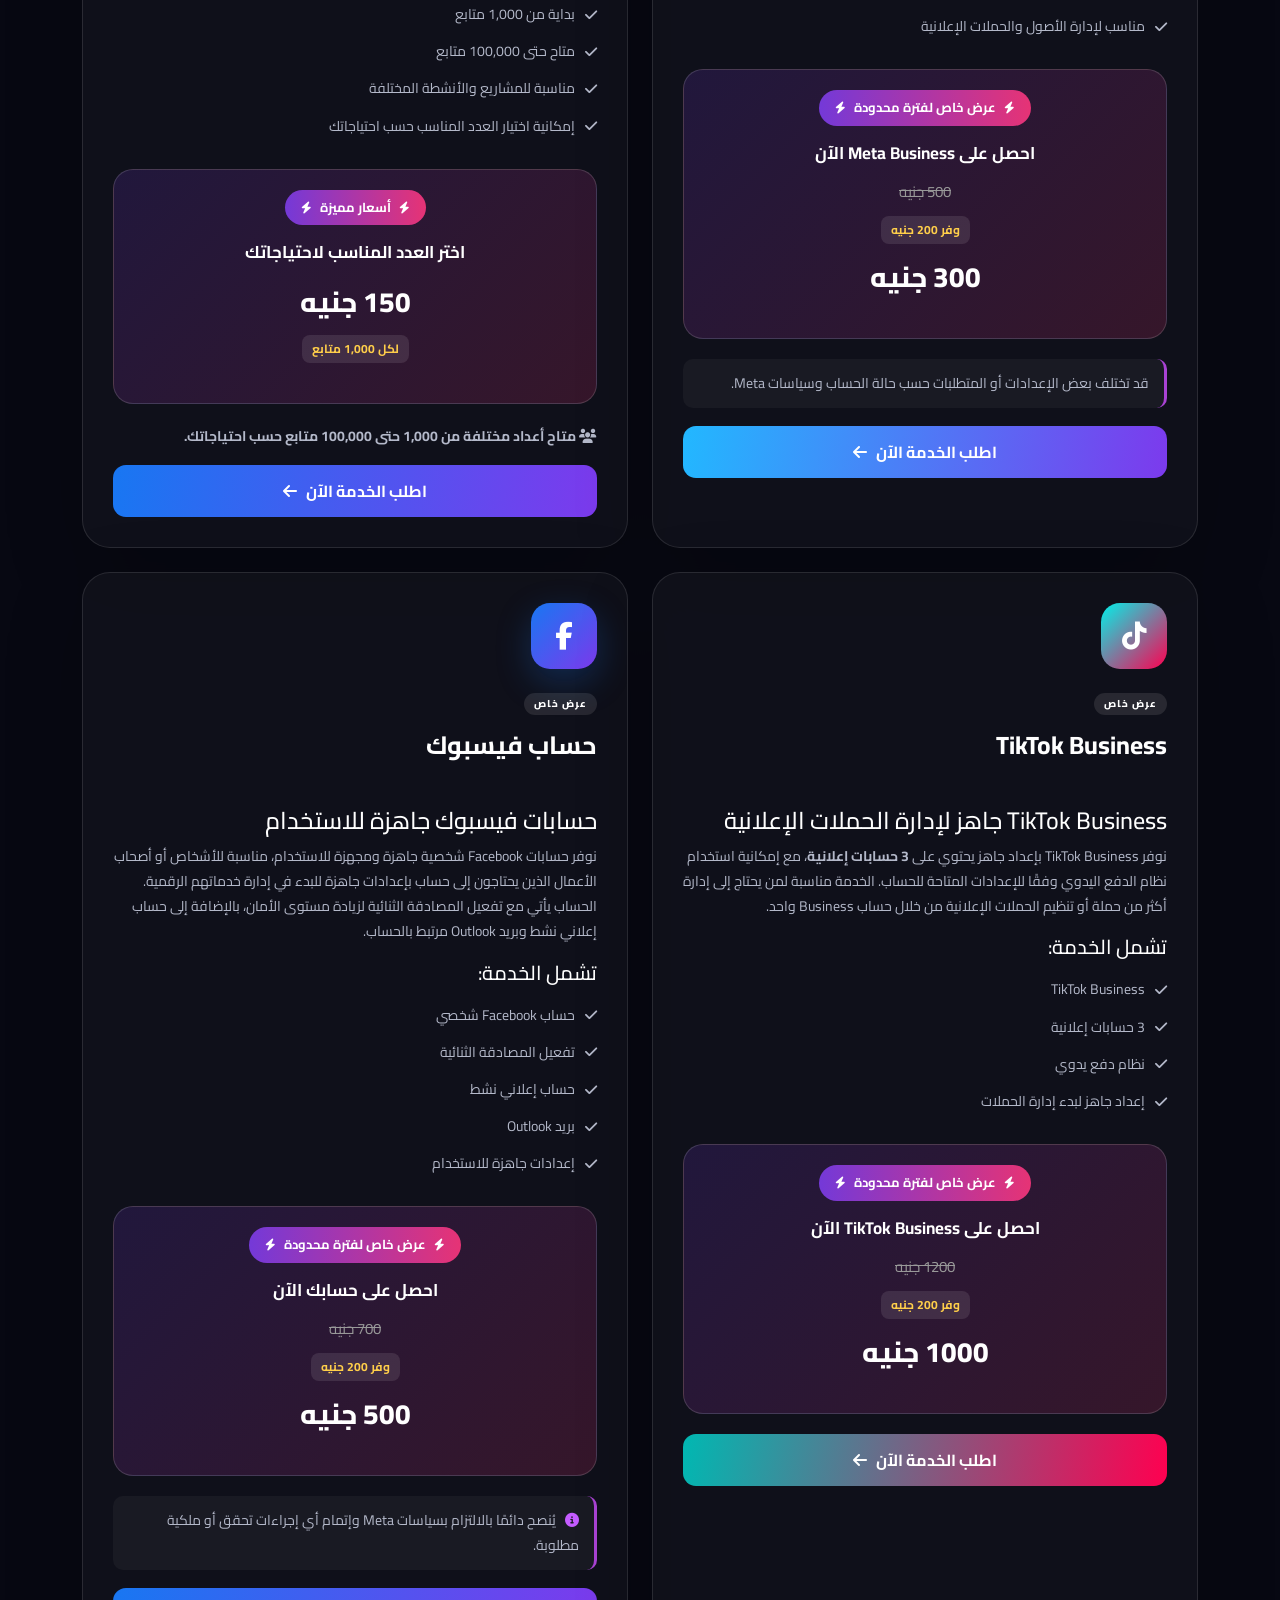
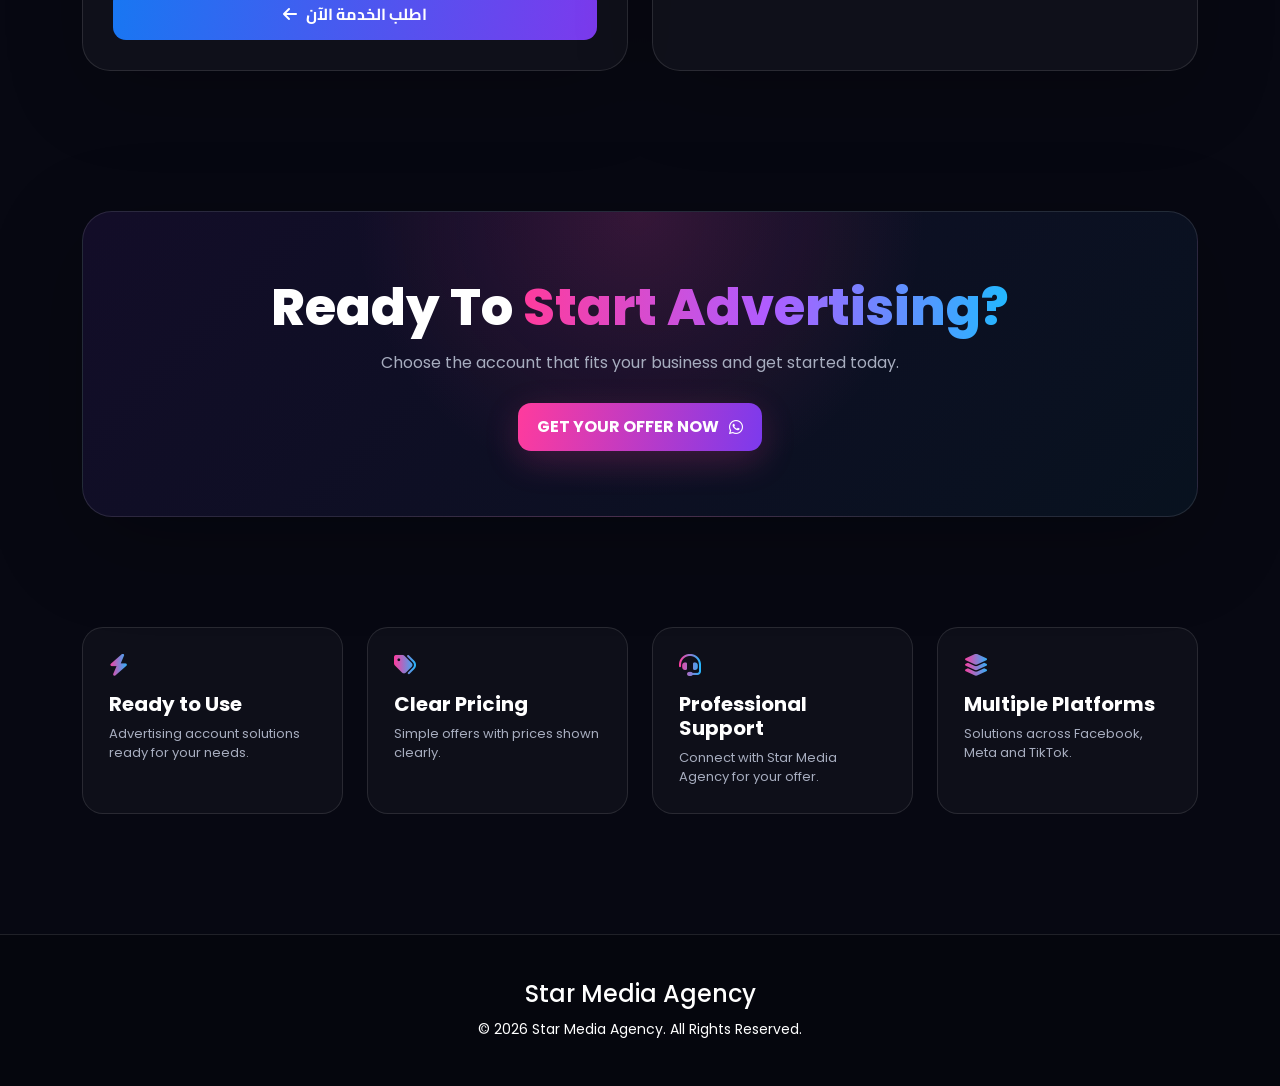
==== commit 44333c2e: "Add files via upload" ====
--- a/ad-account.html
+++ b/ad-account.html
@@ -88,14 +88,18 @@
         </a>
 
         <!-- Mobile Button -->
-        <button
-            class="navbar-toggler mobile-toggle"
-            type="button"
-            data-bs-toggle="collapse"
-            data-bs-target="#nav"
-        >
-            <span class="navbar-toggler-icon"></span>
-        </button>
+        <button 
+    class="navbar-toggler mobile-toggle" 
+    type="button" 
+    data-bs-toggle="collapse" 
+    data-bs-target="#nav"
+    aria-controls="nav"
+    aria-expanded="false"
+    aria-label="Toggle navigation"
+>
+    <span class="menu-icon">☰</span>
+    <span class="close-icon">✕</span>
+</button>
 
         <!-- Navigation -->
         <div class="collapse navbar-collapse" id="nav">
--- a/responsive.css
+++ b/responsive.css
@@ -319,4 +319,101 @@
         justify-content: center;
         align-items: center;
     }
+}
+
+
+/* ================================
+   MOBILE MENU BUTTON
+================================ */
+
+.mobile-toggle {
+    width: 48px;
+    height: 48px;
+
+    display: flex !important;
+    align-items: center;
+    justify-content: center;
+
+    border: 1px solid rgba(255, 255, 255, 0.15) !important;
+    border-radius: 14px;
+
+    background: #171522 !important;
+
+    padding: 0 !important;
+    box-shadow: none !important;
+}
+
+/* 3 lines */
+.menu-icon {
+    color: white;
+    font-size: 28px;
+    line-height: 1;
+}
+
+/* X hidden initially */
+.close-icon {
+    display: none;
+    color: white;
+    font-size: 25px;
+    line-height: 1;
+}
+
+/* When menu is OPEN */
+.mobile-toggle[aria-expanded="true"] .menu-icon {
+    display: none;
+}
+
+.mobile-toggle[aria-expanded="true"] .close-icon {
+    display: block;
+}
+
+
+/* ================================
+   MOBILE NAV
+================================ */
+
+@media (max-width: 991.98px) {
+
+    .navbar-collapse {
+        position: fixed;
+
+        top: 0;
+        right: -100%;
+
+        width: 80%;
+        max-width: 330px;
+        height: 100vh;
+
+        background: #0c0a18;
+
+        padding: 100px 30px 40px;
+
+        display: flex !important;
+        flex-direction: column;
+
+        transition: right 0.35s ease;
+
+        z-index: 9998;
+    }
+
+    .navbar-collapse.show {
+        right: 0;
+    }
+
+    .navbar-nav {
+        width: 100%;
+        display: flex;
+        flex-direction: column;
+        gap: 8px;
+    }
+
+    .navbar-nav .nav-link {
+        color: white !important;
+        text-align: center;
+
+        padding: 14px !important;
+
+        font-size: 17px;
+    }
+
 }
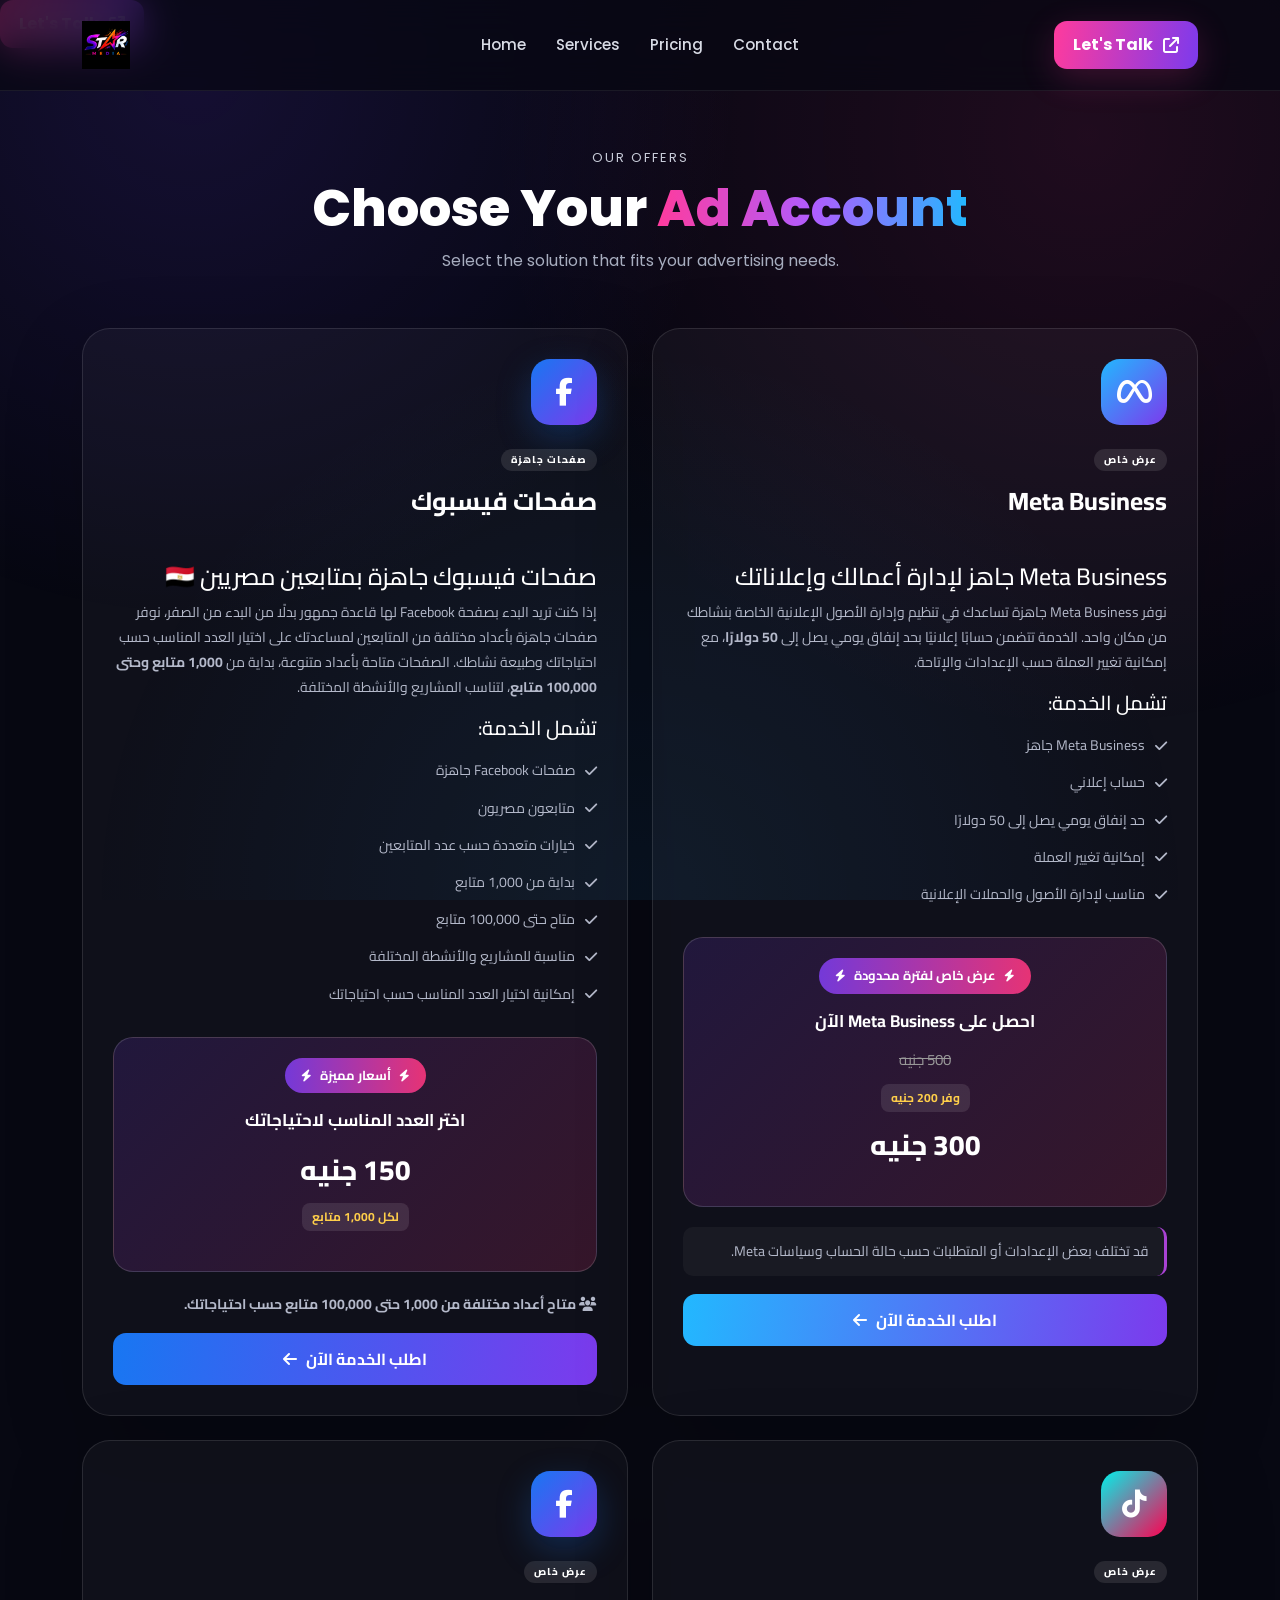
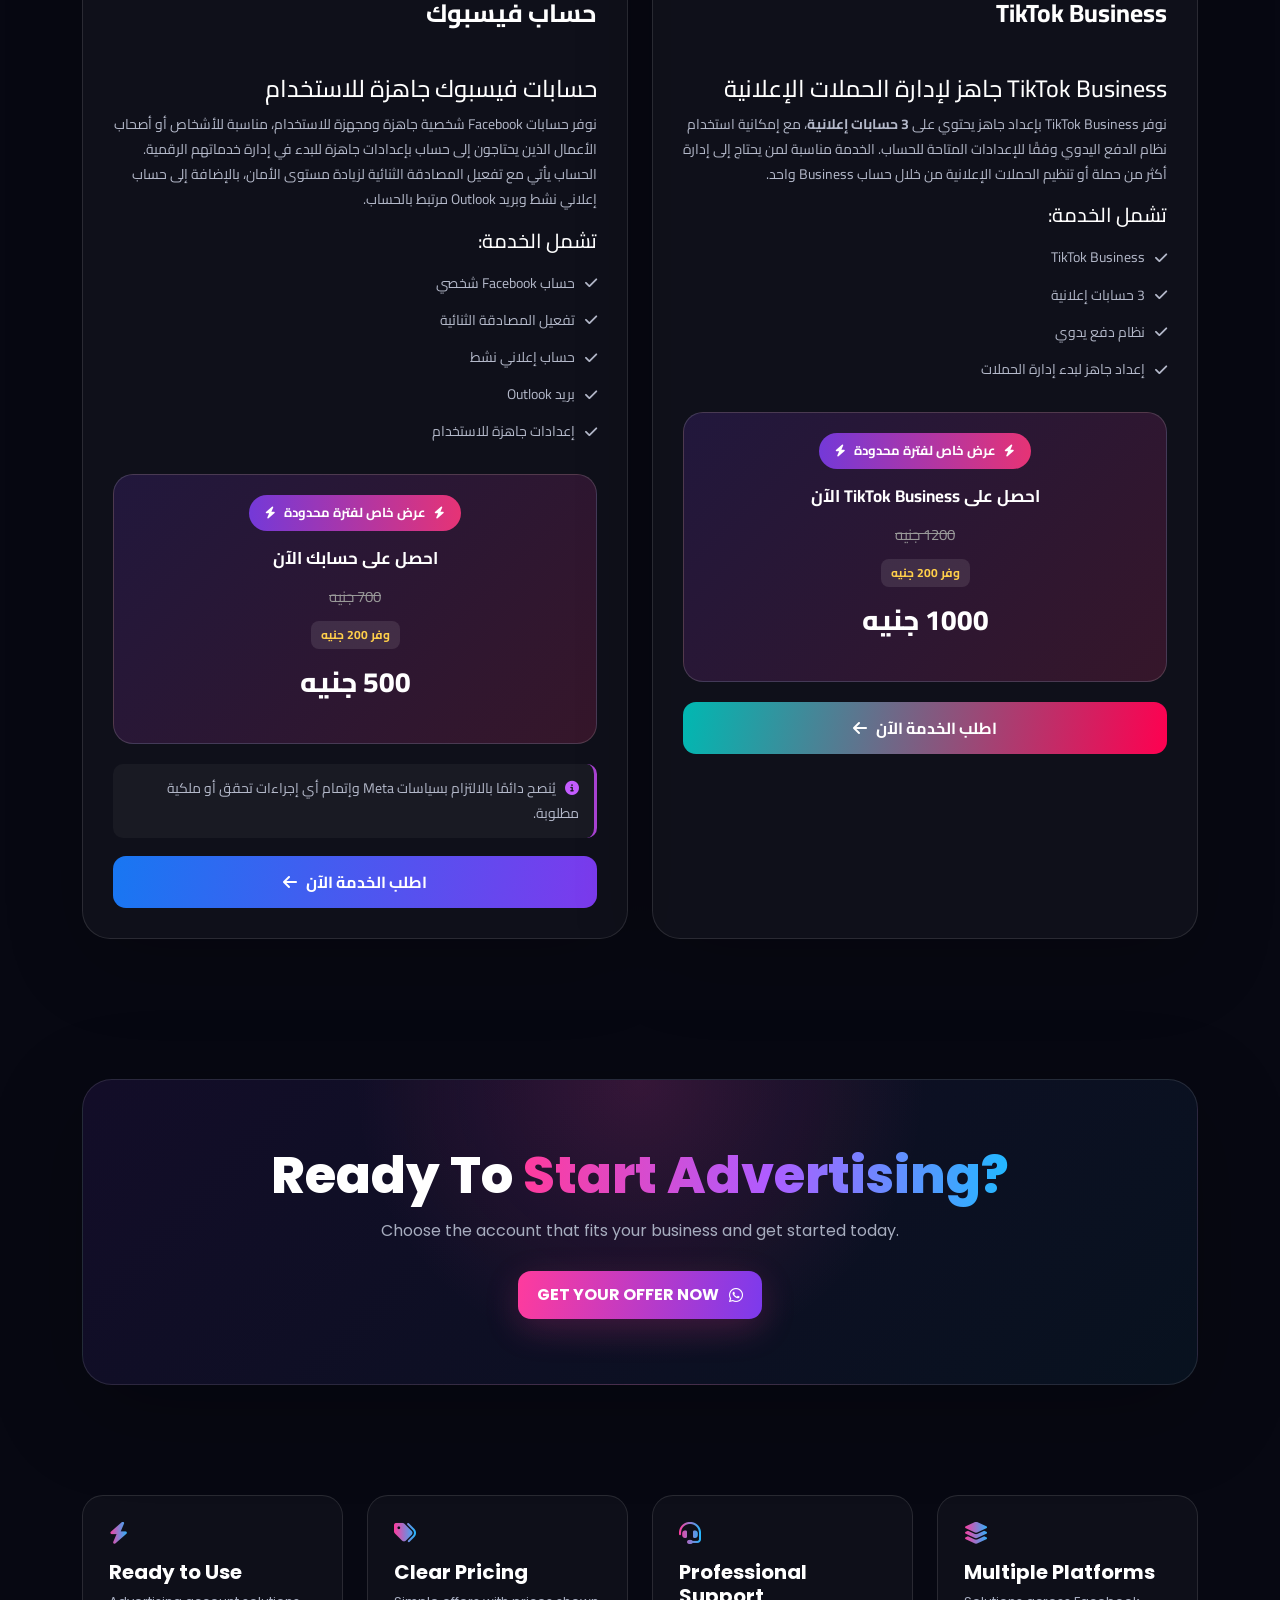
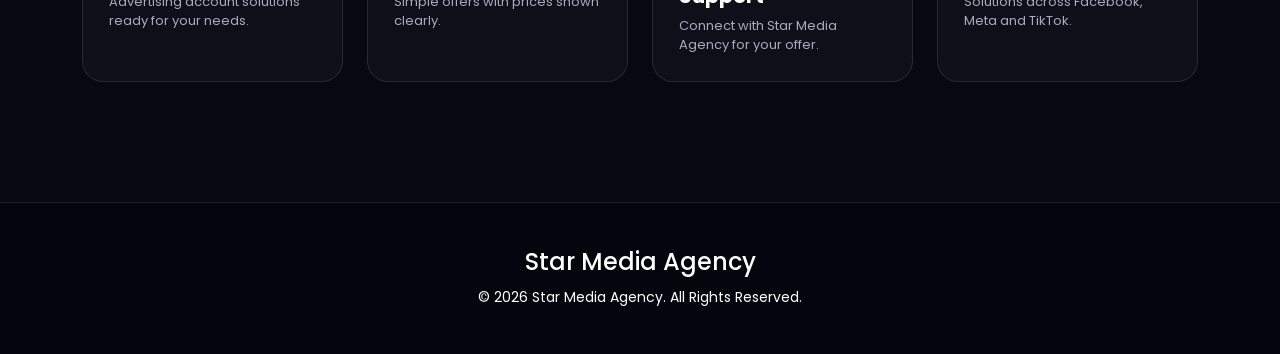
==== commit 654db140: "Add files via upload" ====
--- a/ad-account.html
+++ b/ad-account.html
@@ -77,7 +77,6 @@
          NAVBAR
     ========================================== -->
 
-    <!-- NAVBAR -->
 <nav class="navbar navbar-expand-lg fixed-top py-3">
 
     <div class="container">
@@ -88,55 +87,43 @@
         </a>
 
         <!-- Mobile Button -->
-        <button 
-    class="navbar-toggler mobile-toggle" 
-    type="button" 
-    data-bs-toggle="collapse" 
-    data-bs-target="#nav"
-    aria-controls="nav"
-    aria-expanded="false"
-    aria-label="Toggle navigation"
->
-    <span class="menu-icon">☰</span>
-    <span class="close-icon">✕</span>
-</button>
+        <button
+            class="navbar-toggler mobile-toggle"
+            type="button"
+            data-bs-toggle="collapse"
+            data-bs-target="#nav"
+            aria-controls="nav"
+            aria-expanded="false"
+            aria-label="Toggle navigation"
+        >
+            <span class="menu-icon">☰</span>
+            <span class="close-icon">✕</span>
+        </button>
 
         <!-- Navigation -->
         <div class="collapse navbar-collapse" id="nav">
 
-            <!-- Center Links -->
             <ul class="navbar-nav navbar-center">
 
                 <li class="nav-item">
-                    <a class="nav-link" href="index.html">
-                        Home
-                    </a>
+                    <a class="nav-link" href="index.html">Home</a>
                 </li>
 
                 <li class="nav-item">
-                    <a class="nav-link" href="index.html#services">
-                        Services
-                    </a>
+                    <a class="nav-link" href="index.html#services">Services</a>
                 </li>
 
                 <li class="nav-item">
-                    <a class="nav-link" href="index.html#pricing">
-                        Pricing
-                    </a>
+                    <a class="nav-link" href="index.html#pricing">Pricing</a>
                 </li>
 
                 <li class="nav-item">
-                    <a class="nav-link" href="index.html#contact">
-                        Contact
-                    </a>
+                    <a class="nav-link" href="index.html#contact">Contact</a>
                 </li>
 
             </ul>
 
-
-            <!-- Let's Talk Right -->
             <div class="navbar-cta">
-
                 <a
                     class="talk-btn"
                     target="_blank"
@@ -145,187 +132,31 @@
                     Let's Talk
                     <i class="fa-solid fa-arrow-up-right-from-square"></i>
                 </a>
-
             </div>
 
         </div>
 
     </div>
 
+</nav>           <a
+                    class="talk-btn"
+                    target="_blank"
+                    href="https://wa.me/201030939852"
+                >
+                    Let's Talk
+                    <i class="fa-solid fa-arrow-up-right-from-square"></i>
+                </a>
+
+            </div>
+
+        </div>
+
+    </div>
+
 </nav>
 
 
 
-    <!-- =========================================
-         HERO SECTION
-    ========================================== -->
-
-    <section class="hero">
-
-        <div class="blob b1"></div>
-        <div class="blob b2"></div>
-        <div class="blob b3"></div>
-
-
-        <div class="container">
-
-            <div class="row align-items-center">
-
-
-                <!-- Hero Content -->
-
-                <div class="col-lg-7">
-
-                    <div class="eyebrow">
-
-                        <i class="fa-solid fa-bullhorn"></i>
-
-                        STAR MEDIA AGENCY • AD ACCOUNT
-
-                    </div>
-
-
-                    <h1>
-
-                        Power Your Ads With The
-
-                        <span class="gradient">
-                            Right Account
-                        </span>
-
-                    </h1>
-
-
-                    <p>
-
-                        Ready-to-use advertising account solutions
-                        for Facebook, Meta and TikTok — designed
-                        to help businesses launch and manage
-                        their advertising campaigns.
-
-                    </p>
-
-
-                    <div class="hero-actions">
-
-                        <a
-                            href="#accounts"
-                            class="cta-btn"
-                        >
-
-                            Explore Accounts
-
-                            <i class="fa-solid fa-arrow-down"></i>
-
-                        </a>
-
-
-                        <a
-                            target="_blank"
-                            href="https://wa.me/201030939852?text=I%E2%80%99m%20interested%20in%20your%20Ad%20Account%20offers."
-                            class="ghost-btn"
-                        >
-
-                            Get The Offer
-
-                            <i class="fa-brands fa-whatsapp"></i>
-
-                        </a>
-
-                    </div>
-
-                </div>
-
-
-                <!-- Hero Visual -->
-
-                <div class="col-lg-5">
-
-                    <div class="visual">
-
-                        <div class="orb"></div>
-
-
-                        <!-- Facebook -->
-
-                        <div class="float-card fc1">
-
-                            <i
-                                class="fa-brands fa-facebook"
-                                style="color:#1877f2"
-                            ></i>
-
-                            <div>
-
-                                <strong>
-                                    Facebook
-                                </strong>
-
-                                <small>
-                                    Ad Account
-                                </small>
-
-                            </div>
-
-                        </div>
-
-
-                        <!-- Meta -->
-
-                        <div class="float-card fc2">
-
-                            <i
-                                class="fa-brands fa-meta"
-                                style="color:#22b8ff"
-                            ></i>
-
-                            <div>
-
-                                <strong>
-                                    Meta Business
-                                </strong>
-
-                                <small>
-                                    Advertising
-                                </small>
-
-                            </div>
-
-                        </div>
-
-
-                        <!-- TikTok -->
-
-                        <div class="float-card fc3">
-
-                            <i
-                                class="fa-brands fa-tiktok"
-                                style="color:#00f2ea"
-                            ></i>
-
-                            <div>
-
-                                <strong>
-                                    TikTok
-                                </strong>
-
-                                <small>
-                                    Business Account
-                                </small>
-
-                            </div>
-
-                        </div>
-
-                    </div>
-
-                </div>
-
-            </div>
-
-        </div>
-
-    </section>
 
 
 
@@ -1137,6 +968,18 @@
     <script
         src="https://cdn.jsdelivr.net/npm/bootstrap@5.3.3/dist/js/bootstrap.bundle.min.js"
     ></script>
+    <script>
+    const nav = document.getElementById('nav');
+    const toggle = document.querySelector('.mobile-toggle');
+
+    nav.addEventListener('show.bs.collapse', function () {
+        toggle.setAttribute('aria-expanded', 'true');
+    });
+
+    nav.addEventListener('hide.bs.collapse', function () {
+        toggle.setAttribute('aria-expanded', 'false');
+    });
+</script>
 
 
 </body>
--- a/responsive.css
+++ b/responsive.css
@@ -1,121 +1,320 @@
-/* =================================================================
-   STAR MEDIA AGENCY — RESPONSIVE STYLESHEET
-   ================================================================= */
-
-/* ---------- Tablets & below (≤ 991px) ---------- */
-@media (max-width: 991.98px){
-
-  .navbar-toggler{ display: flex; }
-
-  .nav-collapse{
-    position: fixed;
-    top: 0; right: 0;
-    height: 100vh;
-    width: min(320px, 82vw);
-    background: rgba(7,11,22,0.98);
-    backdrop-filter: blur(20px);
-    border-left: 1px solid var(--border);
-    flex-direction: column;
-    align-items: flex-start;
-    justify-content: center;
-    padding: 40px 34px;
-    transform: translateX(100%);
-    transition: transform .45s cubic-bezier(.4,0,.2,1);
-    z-index: 999;
-  }
-  .nav-collapse.open{ transform: translateX(0); }
-
-  .nav-links{
-    flex-direction: column;
-    align-items: flex-start;
+/* =========================================
+   GLOBAL RESPONSIVE FIX
+========================================= */
+
+*,
+*::before,
+*::after {
+    box-sizing: border-box;
+}
+
+html,
+body {
     width: 100%;
-    gap: 4px;
-  }
-  .nav-link{ width: 100%; padding: 14px 16px; font-size: 1rem; }
-  .nav-link::after{ display: none; }
-
-  .btn-cta.d-lg-none{ width: 100%; justify-content: center; }
-
-  .hero{ padding-top: 130px; text-align: left; }
-  .hero-btns{ justify-content: flex-start; }
-
-  .stats-grid{ margin-top: 40px; }
-
-  .portfolio-grid{ columns: 2 240px; }
-
-  .process-timeline::before{ display: none; }
-  .process-timeline{ justify-content: center; }
-  .process-step{ min-width: 45%; margin-bottom: 26px; }
-}
-
-/* ---------- Small tablets / large phones (≤ 767px) ---------- */
-@media (max-width: 767.98px){
-
-  .section{ padding: 84px 0; }
-
-  .hero{ min-height: auto; padding-top: 120px; padding-bottom: 80px; }
-  .hero-logo{ height: 52px; }
-  .hero-title{ font-size: clamp(2.1rem, 9vw, 2.8rem); }
-  .hero-desc{ font-size: .95rem; }
-  .hero-btns{ flex-direction: column; }
-  .hero-btns a{ width: 100%; text-align: center; }
-
-  .stats-grid{ grid-template-columns: 1fr 1fr; gap: 14px; }
-  .stat-card{ padding: 24px 14px; }
-  .stat-card h3, .stat-card > span{ font-size: 2rem; }
-
-  .portfolio-grid{ columns: 1 100%; }
-
-  .process-step{ min-width: 100%; }
-
-  .contact-form{ padding: 26px; }
-
-  .map-placeholder{ margin-top: 40px; min-height: 200px; }
-
-  #backToTop{ width: 44px; height: 44px; bottom: 20px; right: 20px; }
-
-  .footer{ text-align: center; }
-  .footer p{ margin-left: auto; margin-right: auto; }
-  .footer .col-lg-3, .footer .col-lg-2{ margin-top: 10px; }
-}
-
-/* ---------- Small phones (≤ 480px) ---------- */
-@media (max-width: 480px){
-  .brand-logo{ height: 38px; }
-  .hero-eyebrow{ font-size: .72rem; }
-  .btn-primary-glow, .btn-outline-glow{ padding: 14px 24px; font-size: .88rem; }
-  .section-title{ font-size: 1.7rem; }
-  .service-card, .feature-card{ padding: 26px 20px; }
-  .testimonial-card{ padding: 26px 22px; }
-}
-
-
-/* =========================
-   AD ACCOUNT MOBILE FIX
-========================= */
-
-@media (max-width: 768px) {
-
-    html,
-    body {
+    max-width: 100%;
+    margin: 0;
+    padding: 0;
+    overflow-x: hidden;
+}
+
+img,
+video,
+iframe {
+    max-width: 100%;
+    height: auto;
+}
+
+
+/* =========================================
+   DESKTOP
+========================================= */
+
+@media (min-width: 992px) {
+
+    .mobile-toggle {
+        display: none !important;
+    }
+
+    .navbar-collapse {
+        position: static !important;
+        width: auto !important;
+        height: auto !important;
+        background: transparent !important;
+        padding: 0 !important;
+        transform: none !important;
+    }
+
+    .navbar-nav {
+        flex-direction: row !important;
+        align-items: center;
+    }
+
+}
+
+
+/* =========================================
+   TABLET + MOBILE
+========================================= */
+
+@media (max-width: 991.98px) {
+
+    /* ---------- NAVBAR ---------- */
+
+    .navbar.fixed-top {
+        width: 100%;
+        padding: 15px 20px !important;
+        z-index: 9999;
+    }
+
+    .navbar.fixed-top .container {
         width: 100%;
         max-width: 100%;
-        margin: 0;
-        padding: 0;
-        overflow-x: hidden !important;
-    }
-
-    * {
-        box-sizing: border-box;
-    }
-
-    img {
+        padding-left: 0;
+        padding-right: 0;
+    }
+
+
+    /* ---------- LOGO ---------- */
+
+    .navbar-brand img,
+    .brand-logo {
+        max-width: 160px;
+        height: auto;
+    }
+
+
+    /* =========================================
+       MOBILE BUTTON
+    ========================================= */
+
+    .mobile-toggle {
+        width: 48px;
+        height: 48px;
+
+        display: flex !important;
+        align-items: center;
+        justify-content: center;
+
+        margin-left: auto;
+
+        padding: 0 !important;
+
+        border: 1px solid rgba(255, 255, 255, 0.15) !important;
+        border-radius: 14px;
+
+        background: #171522 !important;
+
+        position: relative;
+        z-index: 10001;
+    }
+
+
+    /* ☰ يظهر في البداية */
+
+    .mobile-toggle .menu-icon {
+        display: block !important;
+
+        color: white;
+        font-size: 28px;
+        line-height: 1;
+    }
+
+
+    /* ✕ يختفي في البداية */
+
+    .mobile-toggle .close-icon {
+        display: none !important;
+
+        color: white;
+        font-size: 25px;
+        line-height: 1;
+    }
+
+
+    /* لما المينيو تفتح */
+
+    .mobile-toggle[aria-expanded="true"] .menu-icon {
+        display: none !important;
+    }
+
+    .mobile-toggle[aria-expanded="true"] .close-icon {
+        display: block !important;
+    }
+
+
+    /* =========================================
+       MOBILE MENU
+    ========================================= */
+
+    .navbar-collapse {
+        position: fixed !important;
+
+        top: 0;
+        right: 0;
+
+        width: min(330px, 85vw) !important;
         max-width: 100%;
-        height: auto;
-    }
+
+        height: 100vh;
+
+        padding: 100px 25px 40px !important;
+
+        background: #0c0a18 !important;
+
+        flex-direction: column;
+        align-items: center;
+
+        overflow-y: auto;
+
+        z-index: 10000;
+
+        transition: transform 0.35s ease !important;
+
+        transform: translateX(100%);
+    }
+
+
+    /* Bootstrap لما القائمة تكون مقفولة */
+
+    .navbar-collapse.collapse:not(.show) {
+        display: flex !important;
+        transform: translateX(100%);
+    }
+
+
+    /* لما القائمة تفتح */
+
+    .navbar-collapse.show {
+        display: flex !important;
+        transform: translateX(0);
+    }
+
+
+    /* أثناء الـ animation */
+
+    .navbar-collapse.collapsing {
+        display: flex !important;
+
+        height: 100vh !important;
+
+        transform: translateX(0);
+    }
+
+
+    /* =========================================
+       NAV LINKS
+    ========================================= */
+
+    .navbar-nav {
+        width: 100%;
+
+        display: flex !important;
+
+        flex-direction: column !important;
+
+        align-items: center;
+
+        gap: 8px;
+    }
+
+
+    .navbar-nav .nav-item {
+        width: 100%;
+    }
+
+
+    .navbar-nav .nav-link {
+        width: 100%;
+
+        padding: 14px 15px !important;
+
+        color: white !important;
+
+        text-align: center;
+
+        font-size: 16px;
+
+        border-radius: 10px;
+    }
+
+
+    /* =========================================
+       CTA BUTTON
+    ========================================= */
+
+    .navbar-cta {
+        width: 100%;
+        margin-top: 20px;
+    }
+
+    .talk-btn {
+        width: 100%;
+
+        display: flex;
+
+        justify-content: center;
+        align-items: center;
+    }
+
+
+    /* =========================================
+       HERO
+    ========================================= */
+
+    .hero {
+        min-height: auto;
+
+        padding-top: 130px;
+        padding-bottom: 80px;
+    }
+
+    .hero-title {
+        font-size: clamp(2.2rem, 8vw, 3.5rem);
+        line-height: 1.15;
+    }
+
+    .hero-desc {
+        font-size: 1rem;
+    }
+
+    .hero-btns {
+        display: flex;
+        flex-wrap: wrap;
+        gap: 12px;
+    }
+
+
+    /* =========================================
+       GRIDS
+    ========================================= */
+
+    .portfolio-grid {
+        columns: 2 240px;
+    }
+
+    .process-timeline {
+        justify-content: center;
+    }
+
+    .process-timeline::before {
+        display: none;
+    }
+
+    .process-step {
+        min-width: 45%;
+        margin-bottom: 25px;
+    }
+
+}
+
+
+/* =========================================
+   MOBILE
+========================================= */
+
+@media (max-width: 767.98px) {
 
     .container,
-    .section,
     .section-container,
     .ad-account-container,
     .ad-container,
@@ -123,297 +322,220 @@
         width: 100% !important;
         max-width: 100% !important;
         min-width: 0 !important;
-        margin-left: auto !important;
-        margin-right: auto !important;
+
         padding-left: 18px !important;
         padding-right: 18px !important;
     }
 
-    .ad-account,
-    .ad-account-section,
-    .ad-account-page {
+
+    .section {
+        padding: 70px 0;
+    }
+
+
+    /* HERO */
+
+    .hero {
+        padding-top: 120px;
+        padding-bottom: 70px;
+
+        text-align: center;
+    }
+
+    .hero-logo {
+        height: 52px;
+    }
+
+    .hero-title {
+        font-size: clamp(2rem, 9vw, 2.8rem);
+    }
+
+    .hero-desc {
+        font-size: 0.95rem;
+    }
+
+    .hero-btns {
+        flex-direction: column;
+        width: 100%;
+    }
+
+    .hero-btns a,
+    .hero-btns button {
+        width: 100%;
+        text-align: center;
+    }
+
+
+    /* CARDS */
+
+    .cards,
+    .pricing-grid,
+    .services-grid,
+    .account-grid,
+    .stats-grid {
+        width: 100%;
+
+        display: grid !important;
+
+        grid-template-columns: 1fr !important;
+
+        gap: 16px;
+    }
+
+    .card,
+    .pricing-card,
+    .service-card,
+    .account-card,
+    .feature-card {
         width: 100% !important;
         max-width: 100% !important;
         min-width: 0 !important;
-        overflow: hidden !important;
-    }
-
-    .cards,
-    .pricing-grid,
-    .services-grid,
-    .account-grid {
-        width: 100% !important;
-        display: grid !important;
-        grid-template-columns: 1fr !important;
-        gap: 20px !important;
-    }
-
-    .card,
-    .pricing-card,
-    .service-card,
-    .account-card {
-        width: 100% !important;
-        max-width: 100% !important;
-        min-width: 0 !important;
-    }
+    }
+
+
+    /* PORTFOLIO */
+
+    .portfolio-grid {
+        columns: 1 !important;
+    }
+
+
+    /* PROCESS */
+
+    .process-step {
+        width: 100%;
+        min-width: 100%;
+    }
+
+
+    /* CONTACT */
+
+    .contact-form {
+        padding: 24px 18px;
+    }
+
+    .map-placeholder {
+        margin-top: 30px;
+        min-height: 200px;
+    }
+
+
+    /* TEXT */
 
     h1 {
-        font-size: clamp(32px, 9vw, 52px);
+        font-size: clamp(32px, 9vw, 48px);
         line-height: 1.1;
     }
 
     h2 {
-        font-size: clamp(26px, 7vw, 40px);
+        font-size: clamp(26px, 7vw, 38px);
+        line-height: 1.2;
     }
 
     p {
         max-width: 100%;
-        word-wrap: break-word;
-    }
-
-    .btn,
-    button,
-    a {
-        max-width: 100%;
-    }
-}
-
-@media (max-width: 768px) {
-
-    html,
-    body {
-        width: 100%;
-        max-width: 100%;
-        overflow-x: hidden;
-    }
-
-    * {
-        box-sizing: border-box;
-    }
-
-    .container {
-        width: 100%;
-        max-width: 100%;
-        min-width: 0;
-    }
-
-    img {
-        max-width: 100%;
-        height: auto;
-    }
-
-    /* Ad Account cards */
-    .pricing-grid,
-    .services-grid,
-    .cards {
-        grid-template-columns: 1fr !important;
-        width: 100%;
-    }
-
-    .pricing-card,
+        overflow-wrap: break-word;
+    }
+
+
+    /* FOOTER */
+
+    .footer {
+        text-align: center;
+    }
+
+    .footer p {
+        margin-left: auto;
+        margin-right: auto;
+    }
+
+
+    /* BACK TO TOP */
+
+    #backToTop {
+        width: 44px;
+        height: 44px;
+
+        bottom: 20px;
+        right: 20px;
+    }
+
+}
+
+
+/* =========================================
+   SMALL PHONES
+========================================= */
+
+@media (max-width: 480px) {
+
+    .navbar.fixed-top {
+        padding: 12px 15px !important;
+    }
+
+    .navbar-brand img,
+    .brand-logo {
+        max-width: 130px;
+    }
+
+    .mobile-toggle {
+        width: 44px;
+        height: 44px;
+    }
+
+    .hero {
+        padding-top: 105px;
+        padding-bottom: 60px;
+    }
+
+    .hero-eyebrow {
+        font-size: 0.72rem;
+    }
+
+    .hero-title {
+        font-size: 2rem;
+    }
+
+    .section-title {
+        font-size: 1.7rem;
+    }
+
+    .btn-primary-glow,
+    .btn-outline-glow {
+        width: 100%;
+        padding: 14px 20px;
+        font-size: 0.88rem;
+    }
+
     .service-card,
-    .card {
-        width: 100%;
-        max-width: 100%;
-    }
-}
-
-
-
-/* =========================================
-   AD ACCOUNT MOBILE NAVBAR
-========================================= */
-
-@media (max-width: 991.98px) {
-
-    .navbar.fixed-top {
-        width: 100%;
-        background: #0b0918 !important;
-        padding: 15px 20px !important;
-        z-index: 9999;
-    }
-
-    .navbar.fixed-top .container {
-        width: 100%;
-        max-width: 100%;
-        padding: 0;
-    }
-
-    /* Logo */
-    .navbar.fixed-top .navbar-brand img {
-        width: 45px;
-        height: auto;
-    }
-
-    /* Hamburger */
-    .navbar.fixed-top .mobile-toggle {
-        display: flex !important;
-        width: 48px;
-        height: 48px;
-        align-items: center;
-        justify-content: center;
-
-        border: 1px solid rgba(255,255,255,.15);
-        border-radius: 14px;
-
-        background: #171522;
-        margin-left: auto;
-    }
-
-    .navbar.fixed-top .navbar-toggler-icon {
-        filter: invert(1);
-    }
-
-    /* Mobile menu */
-    .navbar.fixed-top .navbar-collapse {
-        position: fixed;
-        top: 0;
-        right: -100%;
-
-        width: 80%;
-        max-width: 330px;
-        height: 100vh;
-
-        padding: 100px 30px 40px;
-
-        background: #0c0a18;
-
-        display: flex !important;
-        flex-direction: column;
-
-        transition: right .35s ease;
-
-        z-index: 9998;
-    }
-
-    /* لما القائمة تفتح */
-    .navbar.fixed-top .navbar-collapse.show {
-        right: 0;
-    }
-
-    .navbar.fixed-top .navbar-nav {
-        width: 100%;
-        display: flex;
-        flex-direction: column;
-        gap: 8px;
-    }
-
-    .navbar.fixed-top .nav-link {
-        width: 100%;
-        padding: 14px 10px !important;
-
-        color: #fff !important;
-        font-size: 16px;
-
-        text-align: center;
-    }
-
-    .navbar.fixed-top .navbar-cta {
-        width: 100%;
-        margin-top: 20px;
-    }
-
-    .navbar.fixed-top .talk-btn {
-        width: 100%;
-        display: flex;
-        justify-content: center;
-        align-items: center;
-    }
-}
-
-
-/* ================================
-   MOBILE MENU BUTTON
-================================ */
-
-.mobile-toggle {
-    width: 48px;
-    height: 48px;
-
-    display: flex !important;
-    align-items: center;
-    justify-content: center;
-
-    border: 1px solid rgba(255, 255, 255, 0.15) !important;
-    border-radius: 14px;
-
-    background: #171522 !important;
-
-    padding: 0 !important;
+    .feature-card {
+        padding: 24px 18px;
+    }
+
+    .testimonial-card {
+        padding: 24px 18px;
+    }
+
+}
+
+.mobile-toggle,
+.navbar-toggler {
+    border: none !important;
+    outline: none !important;
     box-shadow: none !important;
 }
 
-/* 3 lines */
-.menu-icon {
-    color: white;
-    font-size: 28px;
-    line-height: 1;
-}
-
-/* X hidden initially */
-.close-icon {
-    display: none;
-    color: white;
-    font-size: 25px;
-    line-height: 1;
-}
-
-/* When menu is OPEN */
-.mobile-toggle[aria-expanded="true"] .menu-icon {
-    display: none;
-}
-
-.mobile-toggle[aria-expanded="true"] .close-icon {
-    display: block;
-}
-
-
-/* ================================
-   MOBILE NAV
-================================ */
-
-@media (max-width: 991.98px) {
-
-    .navbar-collapse {
-        position: fixed;
-
-        top: 0;
-        right: -100%;
-
-        width: 80%;
-        max-width: 330px;
-        height: 100vh;
-
-        background: #0c0a18;
-
-        padding: 100px 30px 40px;
-
-        display: flex !important;
-        flex-direction: column;
-
-        transition: right 0.35s ease;
-
-        z-index: 9998;
-    }
-
-    .navbar-collapse.show {
-        right: 0;
-    }
-
-    .navbar-nav {
-        width: 100%;
-        display: flex;
-        flex-direction: column;
-        gap: 8px;
-    }
-
-    .navbar-nav .nav-link {
-        color: white !important;
-        text-align: center;
-
-        padding: 14px !important;
-
-        font-size: 17px;
-    }
-
+.mobile-toggle:focus,
+.mobile-toggle:active,
+.navbar-toggler:focus,
+.navbar-toggler:active {
+    outline: none !important;
+    box-shadow: none !important;
+}
+
+.navbar-toggler::before,
+.navbar-toggler::after,
+.mobile-toggle::before,
+.mobile-toggle::after {
+    display: none !important;
 }
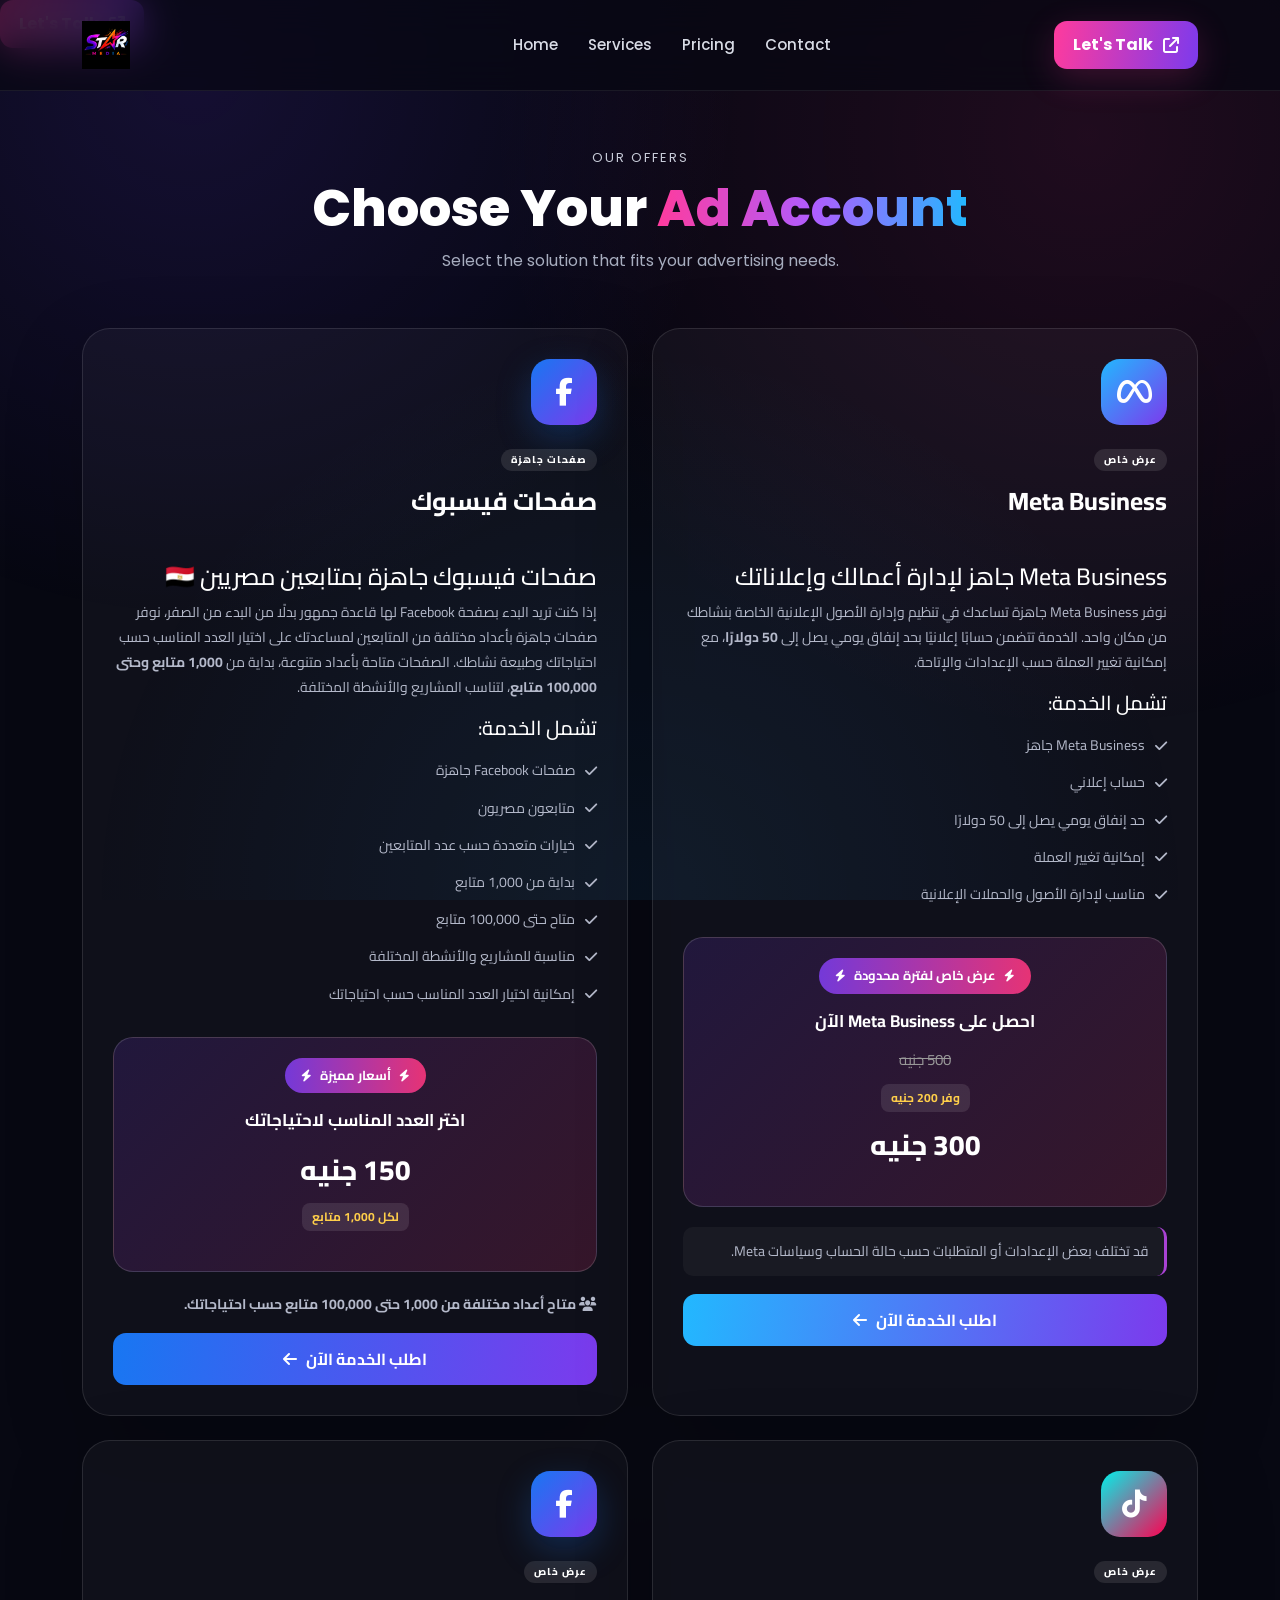
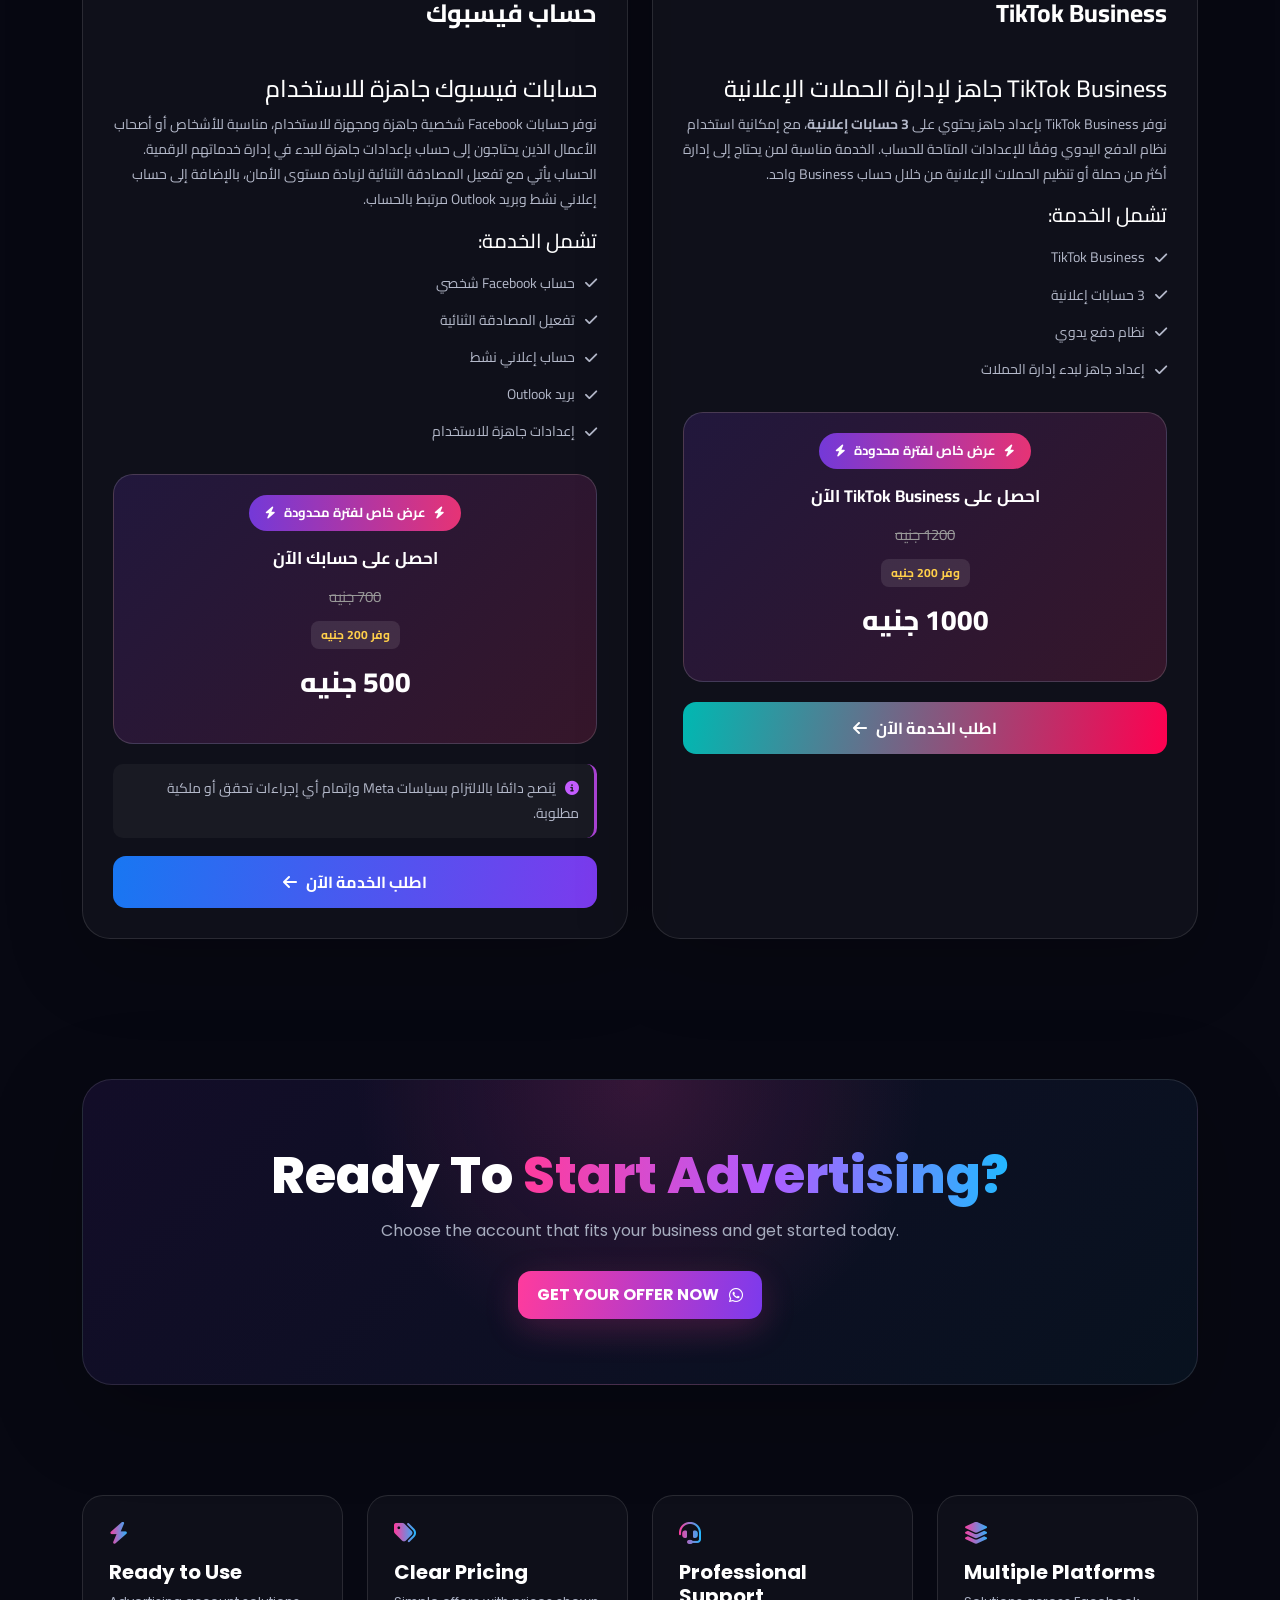
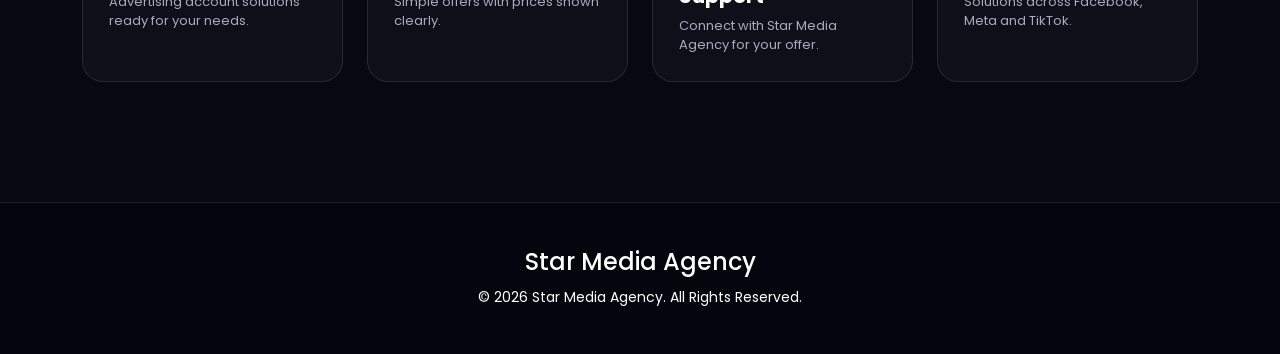
==== commit 615abd98: "Add files via upload" ====
--- a/ad-account.html
+++ b/ad-account.html
@@ -87,18 +87,24 @@
         </a>
 
         <!-- Mobile Button -->
-        <button
-            class="navbar-toggler mobile-toggle"
-            type="button"
-            data-bs-toggle="collapse"
-            data-bs-target="#nav"
-            aria-controls="nav"
-            aria-expanded="false"
-            aria-label="Toggle navigation"
-        >
-            <span class="menu-icon">☰</span>
-            <span class="close-icon">✕</span>
-        </button>
+<button
+    class="navbar-toggler mobile-toggle"
+    type="button"
+    data-bs-toggle="collapse"
+    data-bs-target="#nav"
+    aria-controls="nav"
+    aria-expanded="false"
+    aria-label="Toggle navigation"
+>
+    <!-- Hamburger -->
+    <span class="hamburger">
+        <span></span>
+        <span></span>
+        <span></span>
+    </span>
+
+
+</button>
 
         <!-- Navigation -->
         <div class="collapse navbar-collapse" id="nav">
--- a/style.css
+++ b/style.css
@@ -3396,86 +3396,79 @@
 }
 
 
-/* =========================
-   MOBILE RESPONSIVE
-========================= */
-
-* {
-    box-sizing: border-box;
-}
-
-html,
-body {
-    width: 100%;
-    max-width: 100%;
-    margin: 0;
-    padding: 0;
-    overflow-x: hidden;
-}
-
-img {
-    max-width: 100%;
-    height: auto;
-}
-
-@media (max-width: 768px) {
-
-    body {
-        width: 100%;
-        overflow-x: hidden;
+@media (max-width: 991.98px) {
+
+    .mobile-toggle {
+        width: 58px !important;
+        height: 58px !important;
+
+        display: flex !important;
+        align-items: center !important;
+        justify-content: center !important;
+
+        padding: 0 !important;
+        margin-left: auto !important;
+
+        background: #171522 !important;
+
+        border: 1px solid rgba(255, 255, 255, 0.16) !important;
+        border-radius: 18px !important;
+
+        outline: none !important;
+        box-shadow: none !important;
+
+        position: fixed !important;
+        top: 18px !important;
+        right: 20px !important;
+
+        z-index: 10002 !important;
     }
 
-    section,
-    .container,
-    .hero,
-    .hero-section {
-        width: 100%;
-        max-width: 100%;
-    }
-
-    .hero {
-        min-height: 100vh;
-        padding: 120px 20px 40px;
-    }
-
-    .hero-content {
-        width: 100%;
-        max-width: 100%;
-        padding: 0;
-    }
-
-    .hero h1 {
-        font-size: clamp(42px, 12vw, 65px);
-        line-height: 1;
-        word-break: normal;
-    }
-
-    .hero p {
-        font-size: 18px;
-        line-height: 1.7;
-        max-width: 100%;
-    }
-
-    .hero-buttons {
-        width: 100%;
+
+    /* الثلاث خطوط */
+
+    .hamburger {
+        width: 26px;
+        height: 20px;
+
         display: flex;
         flex-direction: column;
-        gap: 15px;
+        justify-content: space-between;
+
+        position: relative;
     }
 
-    .hero-buttons a,
-    .hero-buttons button {
-        width: 100%;
-        max-width: 100%;
+    .hamburger span {
+        width: 26px;
+        height: 2px;
+
+        display: block;
+
+        background: #ffffff;
+        border-radius: 10px;
+
+        transition: 
+            transform 0.3s ease,
+            opacity 0.2s ease;
     }
 
-    /* Navbar */
-    .navbar {
-        width: 100%;
-        max-width: 100%;
+
+    /* لما القائمة تفتح */
+
+    .mobile-toggle[aria-expanded="true"] 
+    .hamburger span:nth-child(1) {
+        transform: translateY(9px) rotate(45deg);
     }
 
-    .menu-toggle {
-        display: flex;
+    .mobile-toggle[aria-expanded="true"] 
+    .hamburger span:nth-child(2) {
+        opacity: 0;
     }
-}+
+    .mobile-toggle[aria-expanded="true"] 
+    .hamburger span:nth-child(3) {
+        transform: translateY(-9px) rotate(-45deg);
+    }
+
+}
+
--- a/responsive.css
+++ b/responsive.css
@@ -1,320 +1,121 @@
-/* =========================================
-   GLOBAL RESPONSIVE FIX
-========================================= */
-
-*,
-*::before,
-*::after {
-    box-sizing: border-box;
-}
-
-html,
-body {
+/* =================================================================
+   STAR MEDIA AGENCY — RESPONSIVE STYLESHEET
+   ================================================================= */
+
+/* ---------- Tablets & below (≤ 991px) ---------- */
+@media (max-width: 991.98px){
+
+  .navbar-toggler{ display: flex; }
+
+  .nav-collapse{
+    position: fixed;
+    top: 0; right: 0;
+    height: 100vh;
+    width: min(320px, 82vw);
+    background: rgba(7,11,22,0.98);
+    backdrop-filter: blur(20px);
+    border-left: 1px solid var(--border);
+    flex-direction: column;
+    align-items: flex-start;
+    justify-content: center;
+    padding: 40px 34px;
+    transform: translateX(100%);
+    transition: transform .45s cubic-bezier(.4,0,.2,1);
+    z-index: 999;
+  }
+  .nav-collapse.open{ transform: translateX(0); }
+
+  .nav-links{
+    flex-direction: column;
+    align-items: flex-start;
     width: 100%;
-    max-width: 100%;
-    margin: 0;
-    padding: 0;
-    overflow-x: hidden;
-}
-
-img,
-video,
-iframe {
-    max-width: 100%;
-    height: auto;
-}
-
-
-/* =========================================
-   DESKTOP
-========================================= */
-
-@media (min-width: 992px) {
-
-    .mobile-toggle {
-        display: none !important;
-    }
-
-    .navbar-collapse {
-        position: static !important;
-        width: auto !important;
-        height: auto !important;
-        background: transparent !important;
-        padding: 0 !important;
-        transform: none !important;
-    }
-
-    .navbar-nav {
-        flex-direction: row !important;
-        align-items: center;
-    }
-
-}
-
-
-/* =========================================
-   TABLET + MOBILE
-========================================= */
-
-@media (max-width: 991.98px) {
-
-    /* ---------- NAVBAR ---------- */
-
-    .navbar.fixed-top {
-        width: 100%;
-        padding: 15px 20px !important;
-        z-index: 9999;
-    }
-
-    .navbar.fixed-top .container {
-        width: 100%;
-        max-width: 100%;
-        padding-left: 0;
-        padding-right: 0;
-    }
-
-
-    /* ---------- LOGO ---------- */
-
-    .navbar-brand img,
-    .brand-logo {
-        max-width: 160px;
+    gap: 4px;
+  }
+  .nav-link{ width: 100%; padding: 14px 16px; font-size: 1rem; }
+  .nav-link::after{ display: none; }
+
+  .btn-cta.d-lg-none{ width: 100%; justify-content: center; }
+
+  .hero{ padding-top: 130px; text-align: left; }
+  .hero-btns{ justify-content: flex-start; }
+
+  .stats-grid{ margin-top: 40px; }
+
+  .portfolio-grid{ columns: 2 240px; }
+
+  .process-timeline::before{ display: none; }
+  .process-timeline{ justify-content: center; }
+  .process-step{ min-width: 45%; margin-bottom: 26px; }
+}
+
+/* ---------- Small tablets / large phones (≤ 767px) ---------- */
+@media (max-width: 767.98px){
+
+  .section{ padding: 84px 0; }
+
+  .hero{ min-height: auto; padding-top: 120px; padding-bottom: 80px; }
+  .hero-logo{ height: 52px; }
+  .hero-title{ font-size: clamp(2.1rem, 9vw, 2.8rem); }
+  .hero-desc{ font-size: .95rem; }
+  .hero-btns{ flex-direction: column; }
+  .hero-btns a{ width: 100%; text-align: center; }
+
+  .stats-grid{ grid-template-columns: 1fr 1fr; gap: 14px; }
+  .stat-card{ padding: 24px 14px; }
+  .stat-card h3, .stat-card > span{ font-size: 2rem; }
+
+  .portfolio-grid{ columns: 1 100%; }
+
+  .process-step{ min-width: 100%; }
+
+  .contact-form{ padding: 26px; }
+
+  .map-placeholder{ margin-top: 40px; min-height: 200px; }
+
+  #backToTop{ width: 44px; height: 44px; bottom: 20px; right: 20px; }
+
+  .footer{ text-align: center; }
+  .footer p{ margin-left: auto; margin-right: auto; }
+  .footer .col-lg-3, .footer .col-lg-2{ margin-top: 10px; }
+}
+
+/* ---------- Small phones (≤ 480px) ---------- */
+@media (max-width: 480px){
+  .brand-logo{ height: 38px; }
+  .hero-eyebrow{ font-size: .72rem; }
+  .btn-primary-glow, .btn-outline-glow{ padding: 14px 24px; font-size: .88rem; }
+  .section-title{ font-size: 1.7rem; }
+  .service-card, .feature-card{ padding: 26px 20px; }
+  .testimonial-card{ padding: 26px 22px; }
+}
+
+
+/* =========================
+   AD ACCOUNT MOBILE FIX
+========================= */
+
+@media (max-width: 768px) {
+
+    html,
+    body {
+        width: 100%;
+        max-width: 100%;
+        margin: 0;
+        padding: 0;
+        overflow-x: hidden !important;
+    }
+
+    * {
+        box-sizing: border-box;
+    }
+
+    img {
+        max-width: 100%;
         height: auto;
     }
 
-
-    /* =========================================
-       MOBILE BUTTON
-    ========================================= */
-
-    .mobile-toggle {
-        width: 48px;
-        height: 48px;
-
-        display: flex !important;
-        align-items: center;
-        justify-content: center;
-
-        margin-left: auto;
-
-        padding: 0 !important;
-
-        border: 1px solid rgba(255, 255, 255, 0.15) !important;
-        border-radius: 14px;
-
-        background: #171522 !important;
-
-        position: relative;
-        z-index: 10001;
-    }
-
-
-    /* ☰ يظهر في البداية */
-
-    .mobile-toggle .menu-icon {
-        display: block !important;
-
-        color: white;
-        font-size: 28px;
-        line-height: 1;
-    }
-
-
-    /* ✕ يختفي في البداية */
-
-    .mobile-toggle .close-icon {
-        display: none !important;
-
-        color: white;
-        font-size: 25px;
-        line-height: 1;
-    }
-
-
-    /* لما المينيو تفتح */
-
-    .mobile-toggle[aria-expanded="true"] .menu-icon {
-        display: none !important;
-    }
-
-    .mobile-toggle[aria-expanded="true"] .close-icon {
-        display: block !important;
-    }
-
-
-    /* =========================================
-       MOBILE MENU
-    ========================================= */
-
-    .navbar-collapse {
-        position: fixed !important;
-
-        top: 0;
-        right: 0;
-
-        width: min(330px, 85vw) !important;
-        max-width: 100%;
-
-        height: 100vh;
-
-        padding: 100px 25px 40px !important;
-
-        background: #0c0a18 !important;
-
-        flex-direction: column;
-        align-items: center;
-
-        overflow-y: auto;
-
-        z-index: 10000;
-
-        transition: transform 0.35s ease !important;
-
-        transform: translateX(100%);
-    }
-
-
-    /* Bootstrap لما القائمة تكون مقفولة */
-
-    .navbar-collapse.collapse:not(.show) {
-        display: flex !important;
-        transform: translateX(100%);
-    }
-
-
-    /* لما القائمة تفتح */
-
-    .navbar-collapse.show {
-        display: flex !important;
-        transform: translateX(0);
-    }
-
-
-    /* أثناء الـ animation */
-
-    .navbar-collapse.collapsing {
-        display: flex !important;
-
-        height: 100vh !important;
-
-        transform: translateX(0);
-    }
-
-
-    /* =========================================
-       NAV LINKS
-    ========================================= */
-
-    .navbar-nav {
-        width: 100%;
-
-        display: flex !important;
-
-        flex-direction: column !important;
-
-        align-items: center;
-
-        gap: 8px;
-    }
-
-
-    .navbar-nav .nav-item {
-        width: 100%;
-    }
-
-
-    .navbar-nav .nav-link {
-        width: 100%;
-
-        padding: 14px 15px !important;
-
-        color: white !important;
-
-        text-align: center;
-
-        font-size: 16px;
-
-        border-radius: 10px;
-    }
-
-
-    /* =========================================
-       CTA BUTTON
-    ========================================= */
-
-    .navbar-cta {
-        width: 100%;
-        margin-top: 20px;
-    }
-
-    .talk-btn {
-        width: 100%;
-
-        display: flex;
-
-        justify-content: center;
-        align-items: center;
-    }
-
-
-    /* =========================================
-       HERO
-    ========================================= */
-
-    .hero {
-        min-height: auto;
-
-        padding-top: 130px;
-        padding-bottom: 80px;
-    }
-
-    .hero-title {
-        font-size: clamp(2.2rem, 8vw, 3.5rem);
-        line-height: 1.15;
-    }
-
-    .hero-desc {
-        font-size: 1rem;
-    }
-
-    .hero-btns {
-        display: flex;
-        flex-wrap: wrap;
-        gap: 12px;
-    }
-
-
-    /* =========================================
-       GRIDS
-    ========================================= */
-
-    .portfolio-grid {
-        columns: 2 240px;
-    }
-
-    .process-timeline {
-        justify-content: center;
-    }
-
-    .process-timeline::before {
-        display: none;
-    }
-
-    .process-step {
-        min-width: 45%;
-        margin-bottom: 25px;
-    }
-
-}
-
-
-/* =========================================
-   MOBILE
-========================================= */
-
-@media (max-width: 767.98px) {
-
     .container,
+    .section,
     .section-container,
     .ad-account-container,
     .ad-container,
@@ -322,220 +123,208 @@
         width: 100% !important;
         max-width: 100% !important;
         min-width: 0 !important;
-
+        margin-left: auto !important;
+        margin-right: auto !important;
         padding-left: 18px !important;
         padding-right: 18px !important;
     }
 
-
-    .section {
-        padding: 70px 0;
-    }
-
-
-    /* HERO */
-
-    .hero {
-        padding-top: 120px;
-        padding-bottom: 70px;
-
-        text-align: center;
-    }
-
-    .hero-logo {
-        height: 52px;
-    }
-
-    .hero-title {
-        font-size: clamp(2rem, 9vw, 2.8rem);
-    }
-
-    .hero-desc {
-        font-size: 0.95rem;
-    }
-
-    .hero-btns {
-        flex-direction: column;
-        width: 100%;
-    }
-
-    .hero-btns a,
-    .hero-btns button {
-        width: 100%;
-        text-align: center;
-    }
-
-
-    /* CARDS */
+    .ad-account,
+    .ad-account-section,
+    .ad-account-page {
+        width: 100% !important;
+        max-width: 100% !important;
+        min-width: 0 !important;
+        overflow: hidden !important;
+    }
 
     .cards,
     .pricing-grid,
     .services-grid,
-    .account-grid,
-    .stats-grid {
-        width: 100%;
-
+    .account-grid {
+        width: 100% !important;
         display: grid !important;
-
         grid-template-columns: 1fr !important;
-
-        gap: 16px;
+        gap: 20px !important;
     }
 
     .card,
     .pricing-card,
     .service-card,
-    .account-card,
-    .feature-card {
+    .account-card {
         width: 100% !important;
         max-width: 100% !important;
         min-width: 0 !important;
     }
 
-
-    /* PORTFOLIO */
-
-    .portfolio-grid {
-        columns: 1 !important;
-    }
-
-
-    /* PROCESS */
-
-    .process-step {
-        width: 100%;
-        min-width: 100%;
-    }
-
-
-    /* CONTACT */
-
-    .contact-form {
-        padding: 24px 18px;
-    }
-
-    .map-placeholder {
-        margin-top: 30px;
-        min-height: 200px;
-    }
-
-
-    /* TEXT */
-
     h1 {
-        font-size: clamp(32px, 9vw, 48px);
+        font-size: clamp(32px, 9vw, 52px);
         line-height: 1.1;
     }
 
     h2 {
-        font-size: clamp(26px, 7vw, 38px);
-        line-height: 1.2;
+        font-size: clamp(26px, 7vw, 40px);
     }
 
     p {
         max-width: 100%;
-        overflow-wrap: break-word;
-    }
-
-
-    /* FOOTER */
-
-    .footer {
+        word-wrap: break-word;
+    }
+
+    .btn,
+    button,
+    a {
+        max-width: 100%;
+    }
+}
+
+@media (max-width: 768px) {
+
+    html,
+    body {
+        width: 100%;
+        max-width: 100%;
+        overflow-x: hidden;
+    }
+
+    * {
+        box-sizing: border-box;
+    }
+
+    .container {
+        width: 100%;
+        max-width: 100%;
+        min-width: 0;
+    }
+
+    img {
+        max-width: 100%;
+        height: auto;
+    }
+
+    /* Ad Account cards */
+    .pricing-grid,
+    .services-grid,
+    .cards {
+        grid-template-columns: 1fr !important;
+        width: 100%;
+    }
+
+    .pricing-card,
+    .service-card,
+    .card {
+        width: 100%;
+        max-width: 100%;
+    }
+}
+
+
+
+/* =========================================
+   AD ACCOUNT MOBILE NAVBAR
+========================================= */
+
+@media (max-width: 991.98px) {
+
+    .navbar.fixed-top {
+        width: 100%;
+        background: #0b0918 !important;
+        padding: 15px 20px !important;
+        z-index: 9999;
+    }
+
+    .navbar.fixed-top .container {
+        width: 100%;
+        max-width: 100%;
+        padding: 0;
+    }
+
+    /* Logo */
+    .navbar.fixed-top .navbar-brand img {
+        width: 45px;
+        height: auto;
+    }
+
+    /* Hamburger */
+    .navbar.fixed-top .mobile-toggle {
+        display: flex !important;
+        width: 48px;
+        height: 48px;
+        align-items: center;
+        justify-content: center;
+
+        border: 1px solid rgba(255,255,255,.15);
+        border-radius: 14px;
+
+        background: #171522;
+        margin-left: auto;
+    }
+
+    .navbar.fixed-top .navbar-toggler-icon {
+        filter: invert(1);
+    }
+
+    /* Mobile menu */
+    .navbar.fixed-top .navbar-collapse {
+        position: fixed;
+        top: 0;
+        right: -100%;
+
+        width: 80%;
+        max-width: 330px;
+        height: 100vh;
+
+        padding: 100px 30px 40px;
+
+        background: #0c0a18;
+
+        display: flex !important;
+        flex-direction: column;
+
+        transition: right .35s ease;
+
+        z-index: 9998;
+    }
+
+    /* لما القائمة تفتح */
+    .navbar.fixed-top .navbar-collapse.show {
+        right: 0;
+    }
+
+    .navbar.fixed-top .navbar-nav {
+        width: 100%;
+        display: flex;
+        flex-direction: column;
+        gap: 8px;
+    }
+
+    .navbar.fixed-top .nav-link {
+        width: 100%;
+        padding: 14px 10px !important;
+
+        color: #fff !important;
+        font-size: 16px;
+
         text-align: center;
     }
 
-    .footer p {
-        margin-left: auto;
-        margin-right: auto;
-    }
-
-
-    /* BACK TO TOP */
-
-    #backToTop {
-        width: 44px;
-        height: 44px;
-
-        bottom: 20px;
-        right: 20px;
-    }
-
-}
-
-
-/* =========================================
-   SMALL PHONES
-========================================= */
-
-@media (max-width: 480px) {
-
-    .navbar.fixed-top {
-        padding: 12px 15px !important;
-    }
-
-    .navbar-brand img,
-    .brand-logo {
-        max-width: 130px;
-    }
-
-    .mobile-toggle {
-        width: 44px;
-        height: 44px;
-    }
-
-    .hero {
-        padding-top: 105px;
-        padding-bottom: 60px;
-    }
-
-    .hero-eyebrow {
-        font-size: 0.72rem;
-    }
-
-    .hero-title {
-        font-size: 2rem;
-    }
-
-    .section-title {
-        font-size: 1.7rem;
-    }
-
-    .btn-primary-glow,
-    .btn-outline-glow {
-        width: 100%;
-        padding: 14px 20px;
-        font-size: 0.88rem;
-    }
-
-    .service-card,
-    .feature-card {
-        padding: 24px 18px;
-    }
-
-    .testimonial-card {
-        padding: 24px 18px;
-    }
-
-}
-
-.mobile-toggle,
-.navbar-toggler {
-    border: none !important;
-    outline: none !important;
-    box-shadow: none !important;
-}
-
-.mobile-toggle:focus,
-.mobile-toggle:active,
-.navbar-toggler:focus,
-.navbar-toggler:active {
-    outline: none !important;
-    box-shadow: none !important;
-}
-
-.navbar-toggler::before,
-.navbar-toggler::after,
-.mobile-toggle::before,
-.mobile-toggle::after {
-    display: none !important;
-}+    .navbar.fixed-top .navbar-cta {
+        width: 100%;
+        margin-top: 20px;
+    }
+
+    .navbar.fixed-top .talk-btn {
+        width: 100%;
+        display: flex;
+        justify-content: center;
+        align-items: center;
+    }
+}
+
+
+
+
+
+
+
+
